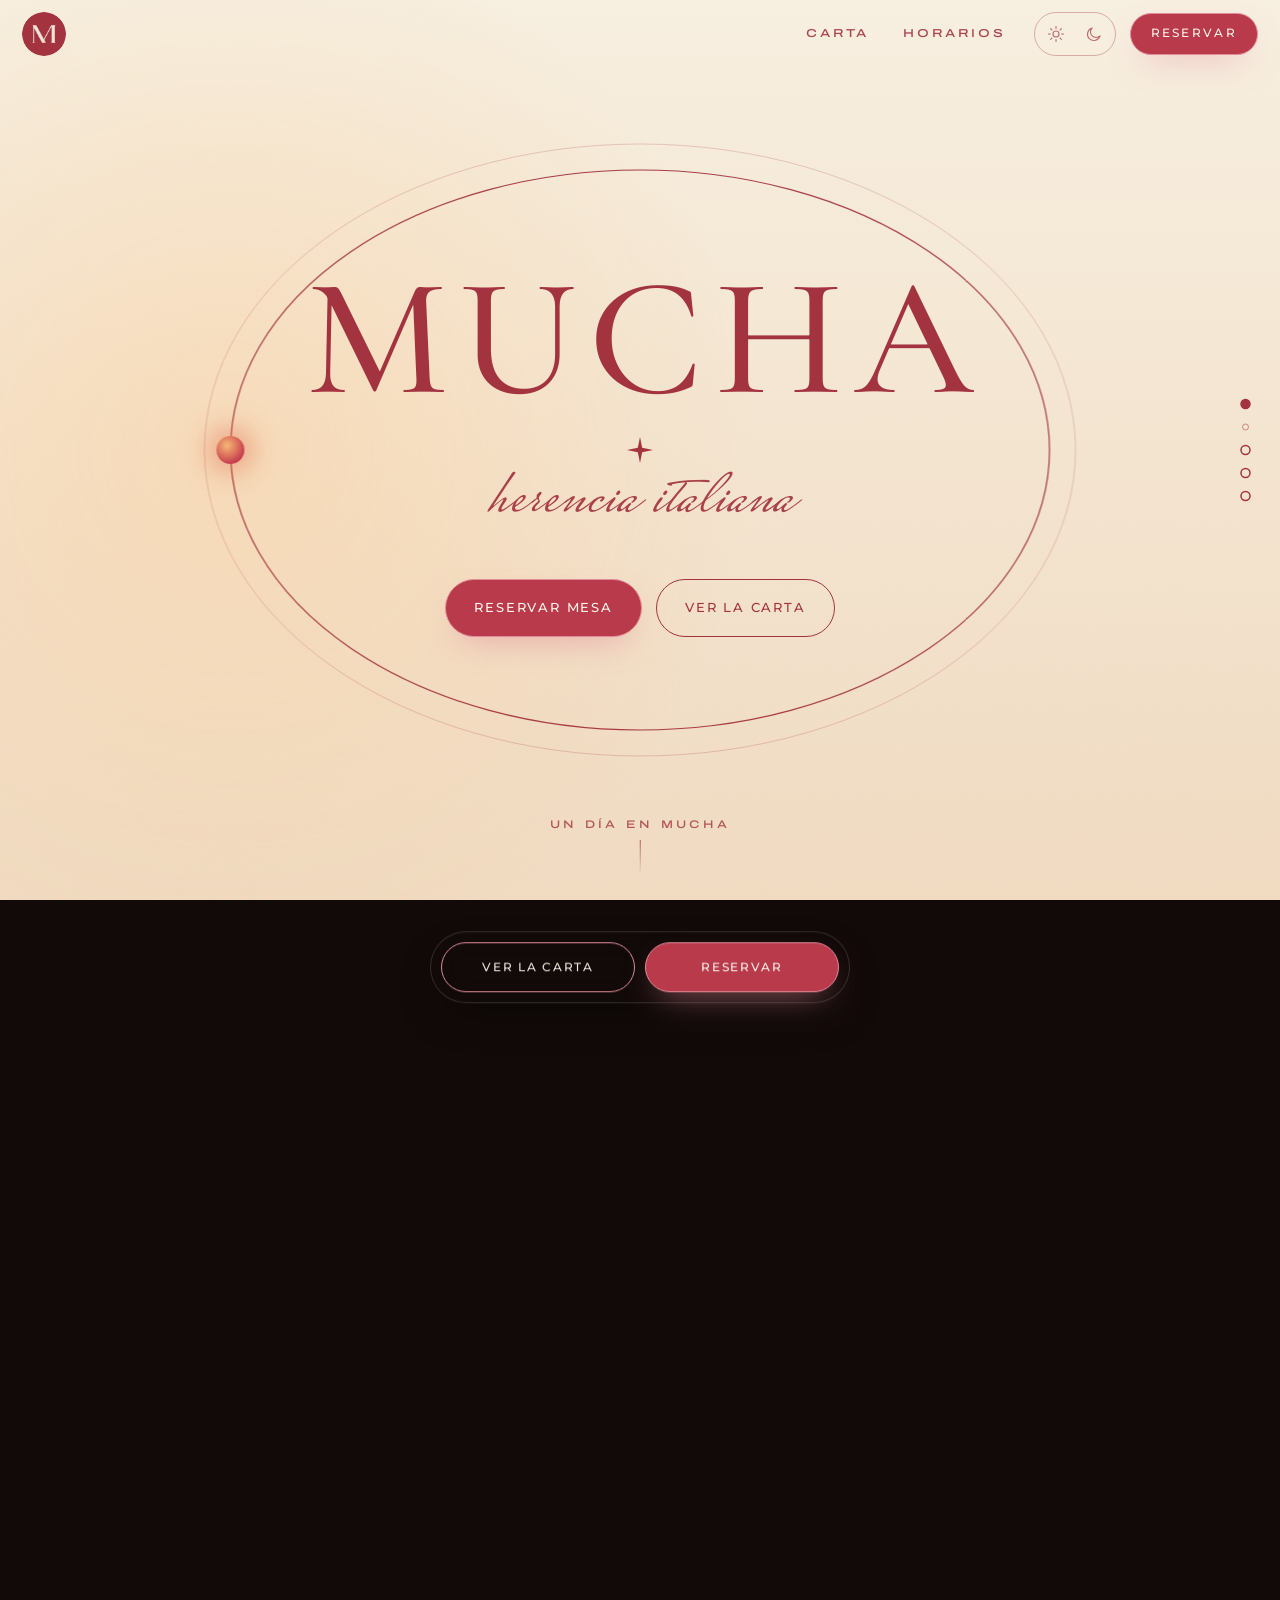
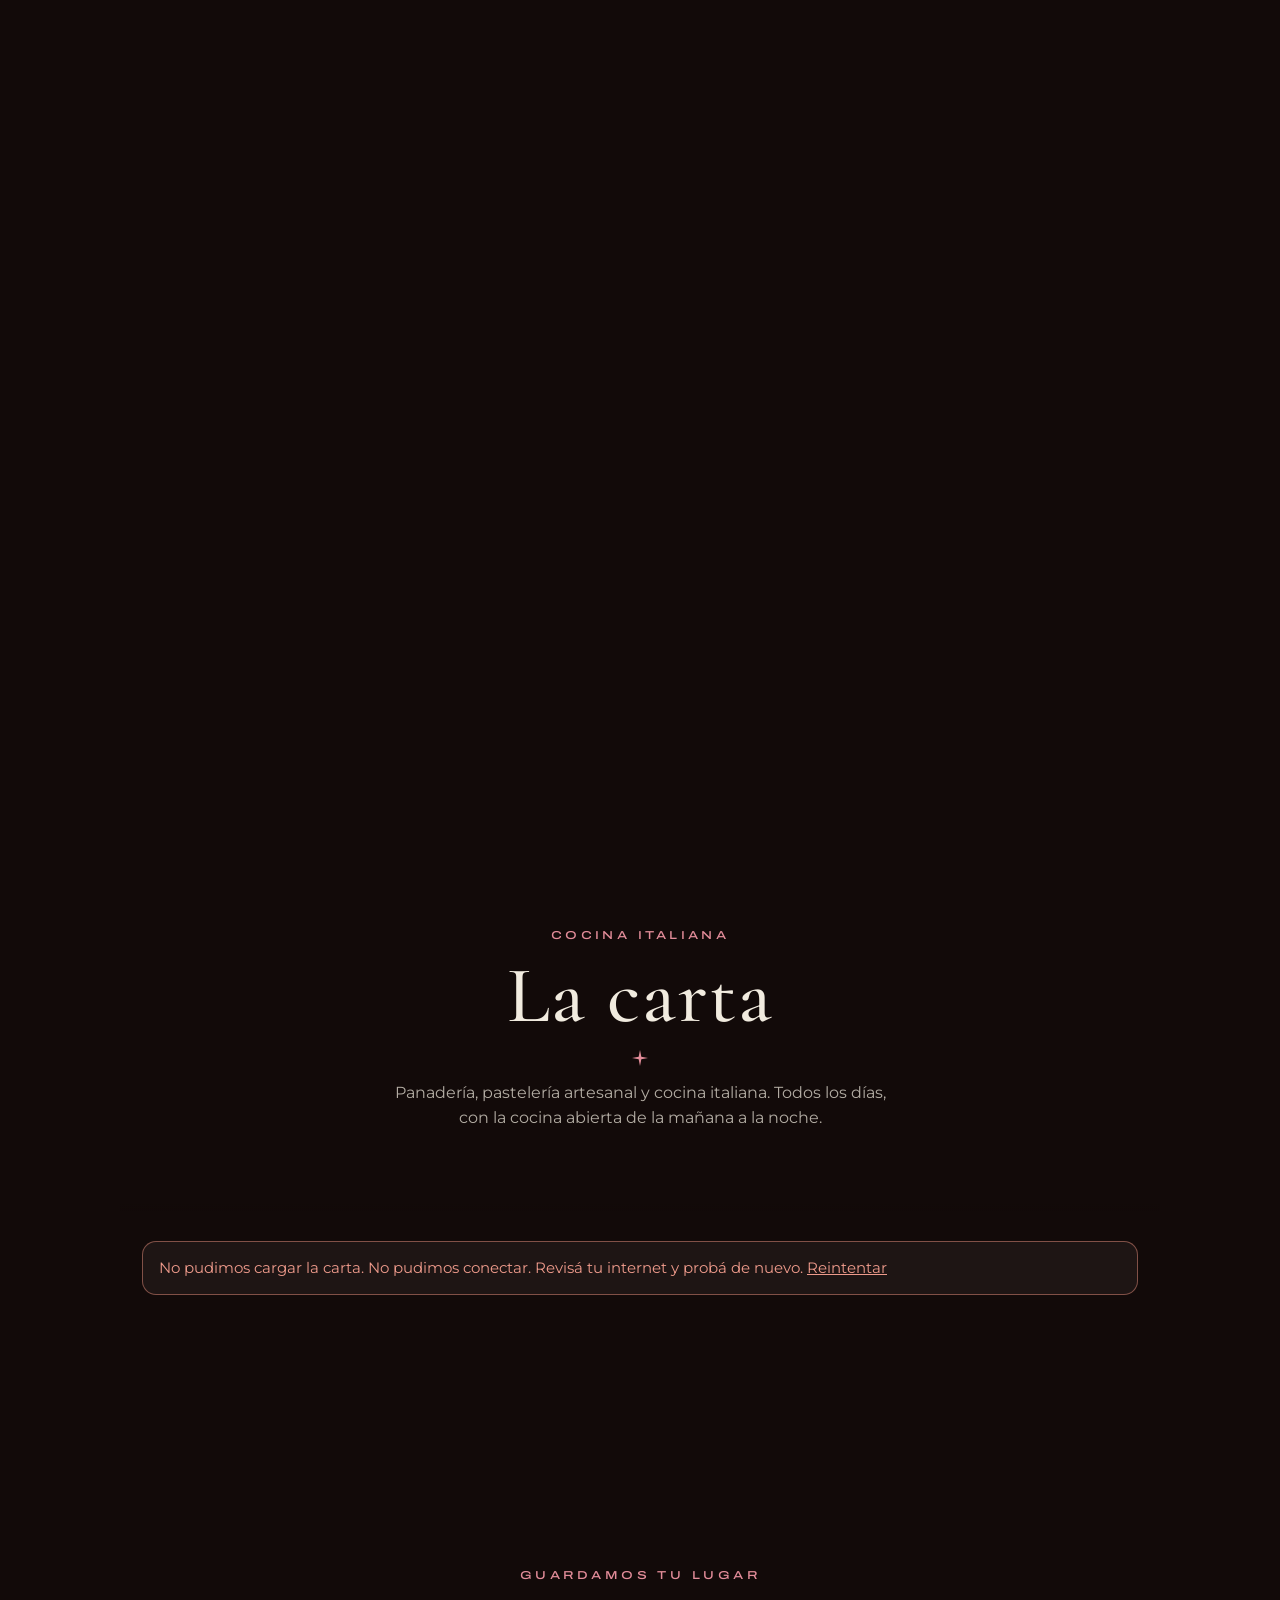
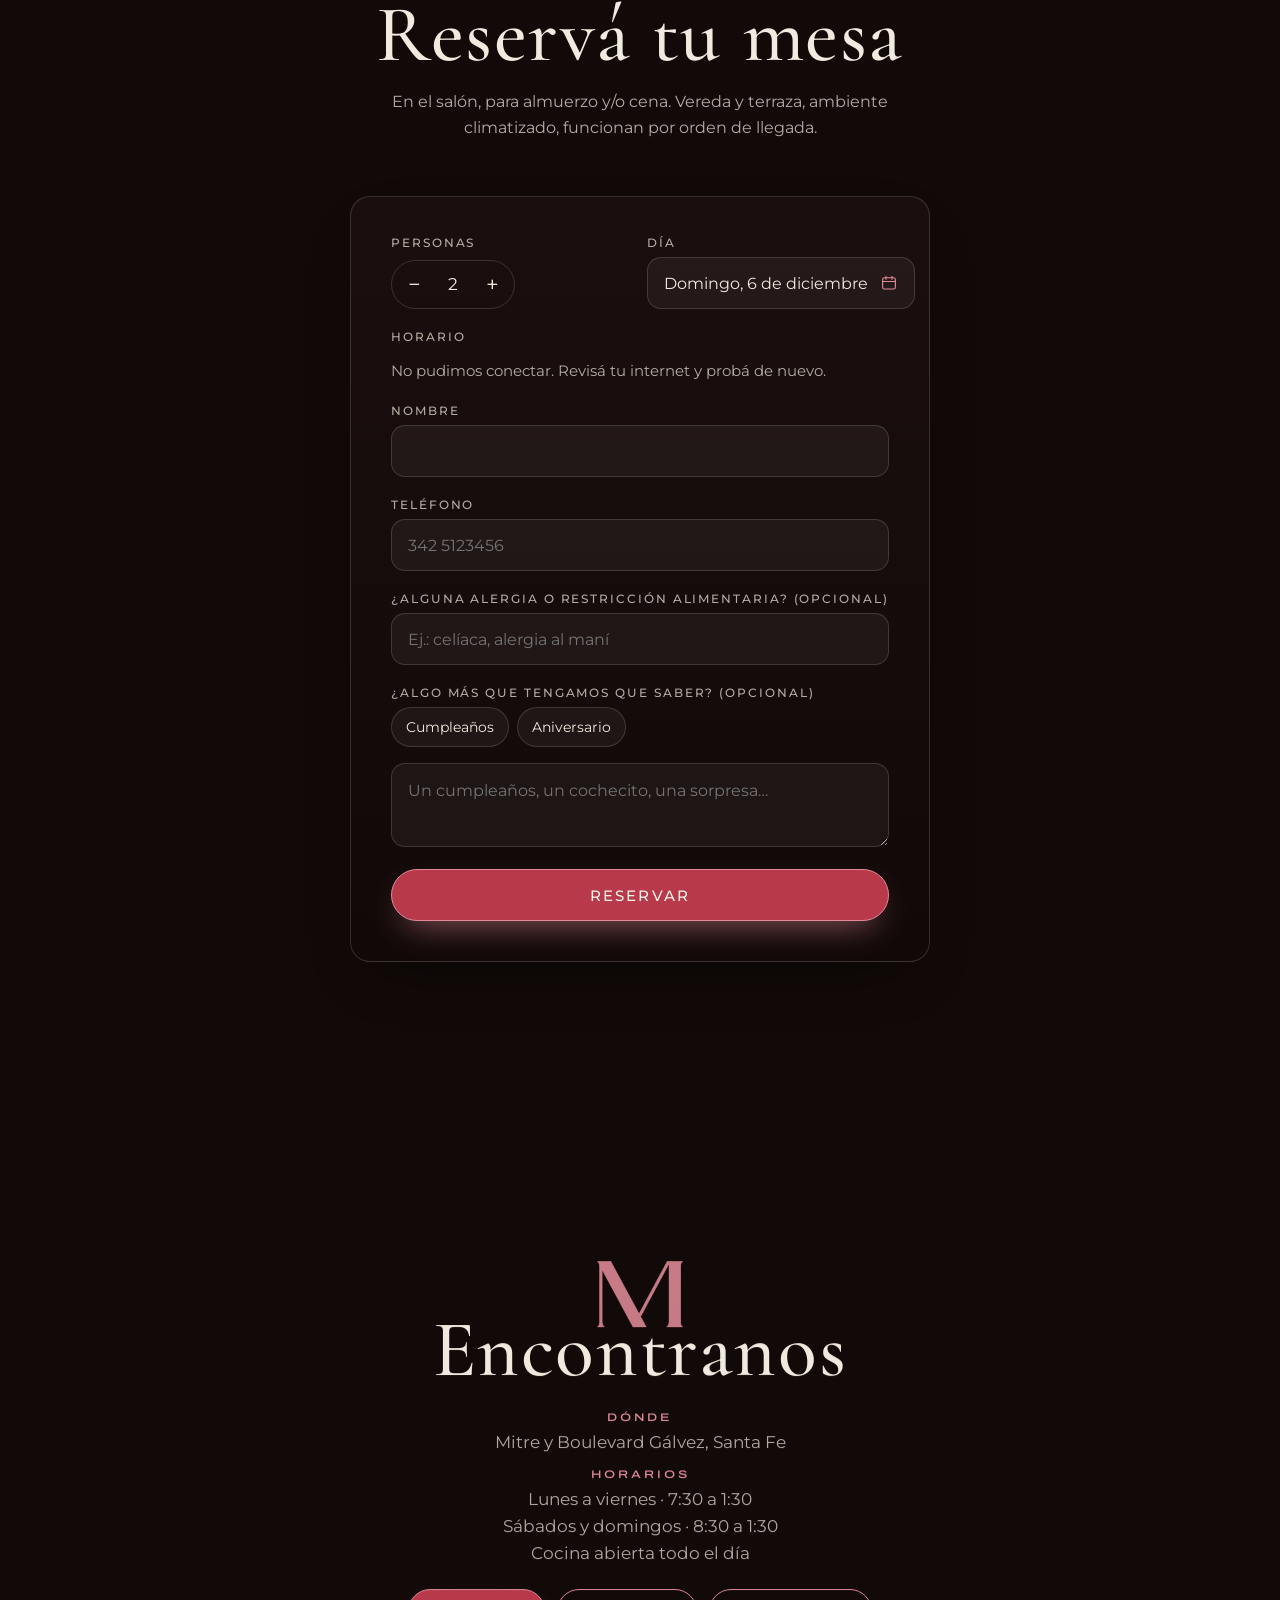
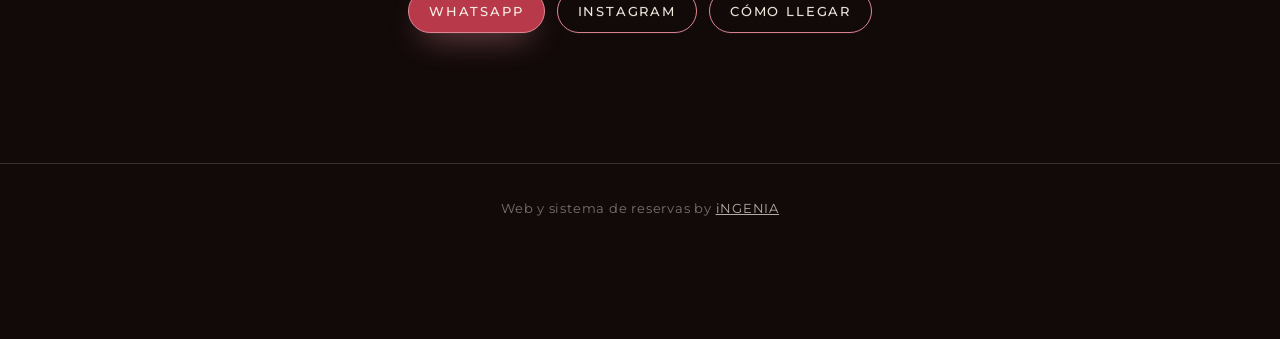
==== index.html @ 5879aae0 "Capa propia de Mucha: web motion día→noche, app de mesa, carta demo y conexión al panel Co-Authored-" ====
<!doctype html>
<html lang="es-AR">
<head>
<meta charset="utf-8">
<meta name="viewport" content="width=device-width,initial-scale=1,viewport-fit=cover">
<title>Mucha · Herencia italiana · Santa Fe</title>
<meta name="description" content="Mucha: panadería, pastelería artesanal y cocina italiana en Mitre y Boulevard Gálvez, Santa Fe. Mirá la carta y reservá tu mesa.">
<meta name="theme-color" content="#120A09">
<link rel="canonical" href="https://chatbot-lab-info.github.io/mucha-demo/">
<meta property="og:type" content="website">
<meta property="og:locale" content="es_AR">
<meta property="og:site_name" content="Mucha">
<meta property="og:title" content="Mucha · Reservá tu mesa">
<meta property="og:description" content="Herencia italiana. Desde el desayuno hasta la 1:30: mirá la carta y reservá tu mesa en un minuto.">
<meta property="og:url" content="https://chatbot-lab-info.github.io/mucha-demo/">
<meta property="og:image" content="https://chatbot-lab-info.github.io/mucha-demo/img/og.jpg">
<meta property="og:image:type" content="image/jpeg">
<meta property="og:image:width" content="1200">
<meta property="og:image:height" content="630">
<meta property="og:image:alt" content="Mucha, herencia italiana: el logo sobre fondo burdeos">
<meta name="twitter:card" content="summary_large_image">
<link rel="icon" href="img/icono-192.png">
<link rel="preload" href="fonts/archivo-latin-wdth-normal.woff2" as="font" type="font/woff2" crossorigin>
<link rel="preload" href="fonts/cormorant-garamond-latin-500-normal.woff2" as="font" type="font/woff2" crossorigin>
<link rel="stylesheet" href="css/piel.css?v=1">
<link rel="stylesheet" href="css/web.css?v=1">
<script>/* el QR de cada mesa apunta a esta misma dirección con ?mesa=CÓDIGO: se lo manda a la app de mesa */
(function(){var m=location.search.match(/[?&](?:mesa|t)=([A-Za-z0-9]+)/);if(m)location.replace('mesa/?mesa='+m[1]+(/[?&]demo=1/.test(location.search)?'&demo=1':''))})();</script>
<script>/* tema elegido (día / noche). Sin elección = recorrido del día. Se aplica antes de pintar para que no parpadee */
(function(){try{var t=localStorage.getItem('mucha-tema');if(t==='dia'||t==='noche')document.documentElement.dataset.fijo=t;if(t==='dia')document.documentElement.dataset.tema='dia'}catch(e){}})();</script>
<script>/* movimiento: solo si la persona no pidió "reducir animaciones"; si algo falla, el sitio se ve igual (versión estática) */
(function(){var r=matchMedia('(prefers-reduced-motion: reduce)').matches;if(!r&&!/[?&]quieto=1/.test(location.search)){document.documentElement.classList.add('js-motion');setTimeout(function(){if(!window.Mov||!window.Mov.listo)document.documentElement.classList.remove('js-motion')},5000)}})();</script>
</head>
<body>
<svg width="0" height="0" style="position:absolute" aria-hidden="true"><symbol id="estrella" viewBox="0 0 24 24"><path d="M12 0l2 10 10 2-10 2-2 10-2-10L0 12l10-2z" fill="currentColor"/></symbol></svg>

<header class="barra" id="barra">
  <a class="barra-logo" href="#inicio" aria-label="Mucha, ir al inicio"><img src="img/monograma.png" alt="" width="44" height="44"></a>
  <nav aria-label="Principal">
    <a class="nav-link" href="#carta">Carta</a>
    <a class="nav-link" href="#encontranos">Horarios</a>
    <div class="tema" role="group" aria-label="Elegir tema de la web">
      <button type="button" data-t="dia" aria-pressed="false" aria-label="Ver la web de día"><svg width="18" height="18" viewBox="0 0 24 24" fill="none" stroke="currentColor" stroke-width="1.5" stroke-linecap="round" aria-hidden="true"><circle cx="12" cy="12" r="4"/><path d="M12 2v2.5M12 19.5V22M2 12h2.5M19.5 12H22M4.9 4.9l1.8 1.8M17.3 17.3l1.8 1.8M4.9 19.1l1.8-1.8M17.3 6.7l1.8-1.8"/></svg></button>
      <button type="button" data-t="noche" aria-pressed="false" aria-label="Ver la web de noche"><svg width="18" height="18" viewBox="0 0 24 24" fill="none" stroke="currentColor" stroke-width="1.5" stroke-linecap="round" stroke-linejoin="round" aria-hidden="true"><path d="M20 14.5A8.5 8.5 0 1 1 9.5 4a6.8 6.8 0 0 0 10.5 10.5z"/></svg></button>
    </div>
    <a class="btn btn-chico btn-oro" href="#reservar">Reservar</a>
  </nav>
</header>

<main id="inicio">
  <section class="escena" id="escena" aria-label="Mucha, un día entero">
    <div class="escena-pin" id="pin">
      <div class="cielo" aria-hidden="true"></div>
      <div class="luz" aria-hidden="true"></div>
      <div class="estrellas" id="estrellas" aria-hidden="true"></div>
      <div class="grano" aria-hidden="true"></div>

      <div class="arco-foto" id="arcoFoto" aria-hidden="true">
        <div class="f" data-img="img/desayuno.jpg"></div><div class="f" data-img="img/almuerzo.jpg"></div><div class="f" data-img="img/merienda.jpg"></div><div class="f" data-img="img/cena.jpg"></div><div class="f" data-img="img/cocteles.jpg"></div>
      </div>

      <div class="reloj" id="reloj" aria-hidden="true">
        <svg class="pista" id="pista"><ellipse class="p2" pathLength="1"/><ellipse class="p1" pathLength="1"/></svg>
        <span class="astro" id="astro"><i class="sol"></i><i class="luna"></i></span>
      </div>

      <div class="hero-in" id="hero">
        <h1 class="marca" aria-label="Mucha, herencia italiana"><span class="marca-n">MUCHA</span><svg class="marca-e" aria-hidden="true"><use href="#estrella"/></svg><span class="marca-l">herencia italiana</span></h1>
        <div class="hero-cta">
          <a class="btn btn-oro" href="#reservar">Reservar mesa</a>
          <a class="btn" href="#carta">Ver la carta</a>
        </div>
      </div>

      <div class="momentos" id="momentos">
        <article class="mom" style="--m-bg:#F3E7D3;--m-ink:#A3333F" aria-labelledby="m1">
          <span class="mom-hora" data-h="450">07:30</span>
          <h2 id="m1">Desayuno</h2>
          <p>Pan de masa madre, medialunas de manteca, croissants y café latte. Panadería y pastelería artesanal, todos los días.</p>
          <span class="mom-det">Desde las 7:30 de lunes a viernes · 8:30 fines de semana</span>
        </article>
        <article class="mom" style="--m-bg:#F1EBDF;--m-ink:#A3333F" aria-labelledby="m2">
          <span class="mom-hora" data-h="750">12:30</span>
          <h2 id="m2">Almuerzo</h2>
          <p>Pastas hechas a mano, risottos y cocina italiana de verdad. La cocina está abierta todo el día.</p>
          <span class="mom-det">Antipasti · Pastas · Principales · Focaccia</span>
        </article>
        <article class="mom" style="--m-bg:#DDA877;--m-ink:#4F1520" aria-labelledby="m3">
          <span class="mom-hora" data-h="1020">17:00</span>
          <h2 id="m3">Merienda</h2>
          <p>Café, croissants, tortas y pastelería artesanal para cortar la tarde.</p>
          <span class="mom-det">Desayunos y meriendas hasta las 20 h</span>
        </article>
        <article class="mom" style="--m-bg:#4A1620;--m-ink:#F1EBDF" aria-labelledby="m4">
          <span class="mom-hora" data-h="1290">21:30</span>
          <h2 id="m4">Cena</h2>
          <p>Antipasti para compartir, pastas fatto a mano y principales. En el salón se reserva; vereda y terraza, por orden de llegada.</p>
          <span class="mom-det">Reservas para almuerzo y/o cena</span>
        </article>
        <article class="mom" style="--m-bg:#150A0B;--m-ink:#F1EBDF" aria-labelledby="m5">
          <span class="mom-hora" data-h="1470">00:30</span>
          <h2 id="m5">Cocteles <i>&amp; vinos</i></h2>
          <p>Spritz, vermús, gin tonics y una carta de vinos para quedarse un rato más.</p>
          <span class="mom-det">Abierto hasta la 1:30</span>
          <a class="btn btn-oro mom-cta" href="#reservar">Reservar mesa</a>
        </article>
      </div>

      <ol class="prog" id="prog" aria-hidden="true"><li></li><li></li><li></li><li></li><li></li></ol>
      <a class="hero-abajo" id="abajo" href="#carta" aria-label="Seguir bajando">Un día en Mucha<i></i></a>
    </div>
  </section>

  <section class="seccion" id="carta" aria-labelledby="tCarta">
    <div class="encab reveal"><span class="cap">Cocina italiana</span><h2 class="titulo" id="tCarta">La carta</h2><svg class="est-mini" aria-hidden="true"><use href="#estrella"/></svg><p id="textoInicio"></p></div>
    <div class="carta-tabs" id="cartaTabs" role="tablist" aria-label="Categorías"></div>
    <div id="cartaLista" aria-live="polite"><div class="esq" style="height:70px;margin-bottom:14px"></div><div class="esq" style="height:70px;margin-bottom:14px"></div><div class="esq" style="height:70px"></div></div>
    <p class="carta-nota" id="cartaNota"></p>
  </section>

  <section class="seccion" id="reservar" aria-labelledby="tRes">
    <div class="encab reveal"><span class="cap">Guardamos tu lugar</span><h2 class="titulo" id="tRes">Reservá tu mesa</h2><p>En el salón, para almuerzo y/o cena. Vereda y terraza, ambiente climatizado, funcionan por orden de llegada.</p></div>
    <form class="tarjeta reserva reveal" id="formRes" novalidate>
      <div class="fila2">
        <div class="campo"><span id="lPers">Personas</span><div class="paso" role="group" aria-labelledby="lPers"><button type="button" id="menos" aria-label="Menos personas">−</button><b id="pers" aria-live="polite">2</b><button type="button" id="mas" aria-label="Más personas">+</button></div></div>
        <div class="campo" id="campoFecha"><span id="lFecha">Día</span><input type="date" id="fecha" required></div>
      </div>
      <div class="campo"><span id="lHora">Horario</span><div class="horas" id="horas" role="group" aria-labelledby="lHora" aria-live="polite"></div><p class="error" id="eHora" hidden></p></div>
      <label class="campo"><span>Nombre</span><input id="nombre" autocomplete="name" maxlength="120" required><p class="error" hidden></p></label>
      <label class="campo"><span>Teléfono</span><input id="tel" type="tel" inputmode="tel" autocomplete="tel" placeholder="342 5123456" maxlength="24" required><p class="error" hidden></p></label>
      <label class="campo"><span>¿Alguna alergia o restricción alimentaria? (opcional)</span><input id="alergia" type="text" maxlength="150" autocomplete="off" placeholder="Ej.: celíaca, alergia al maní"></label>
      <div class="campo"><span>¿Algo más que tengamos que saber? (opcional)</span>
        <div class="chips-nota" role="group" aria-label="Avisos frecuentes">
          <button type="button" data-nota="Cumpleaños. ">Cumpleaños</button>
          <button type="button" data-nota="Aniversario. ">Aniversario</button>
        </div>
        <textarea id="nota" maxlength="200" aria-label="Algo que tengamos que saber" placeholder="Un cumpleaños, un cochecito, una sorpresa…"></textarea></div>
      <p class="aviso mal" id="eForm" role="alert" hidden></p>
      <button class="btn btn-oro" type="submit" id="enviar">Reservar</button>
    </form>
    <div class="tarjeta reserva" id="okRes" hidden></div>
  </section>

  <section class="seccion encontranos reveal" id="encontranos" aria-labelledby="tEnc">
    <span class="m-mark" aria-hidden="true"></span>
    <h2 class="titulo" id="tEnc">Encontranos</h2>
    <div class="datos" id="datos"></div>
    <div class="contactos" id="contactos"></div>
  </section>
</main>

<footer class="pie"><span id="pieDemo"></span>Web y sistema de reservas by <a href="https://wa.me/5493425969853" rel="noopener">iNGENIA</a></footer>

<div class="fija" id="fija" role="navigation" aria-label="Accesos rápidos"><a class="btn" href="#carta">Ver la carta</a><a class="btn btn-oro" href="#reservar">Reservar</a></div>
<div class="cursor" id="cursor" aria-hidden="true"></div>
<div class="toast" id="toast" role="status" aria-live="polite"></div>

<script src="js/vendor/gsap.min.js?v=1"></script>
<script src="js/vendor/ScrollTrigger.min.js?v=1"></script>
<script src="js/vendor/lenis.min.js?v=1"></script>
<script src="js/config.js?v=1"></script>
<script src="js/demo.js?v=1"></script>
<script src="js/panel.js?v=1"></script>
<script src="js/web.js?v=1"></script>
<script src="js/controles.js?v=1"></script>
<script src="js/motion.js?v=1"></script>
</body>
</html>
---- css/piel.css ----
/* PIEL de Mucha — colores, tipografía y componentes compartidos por la web y la app de mesa. Es lo que se rehace para cada cliente.
   Marca: burdeos #A3333F y crema #F1EBDF (medidos del logo y las cartas). Tipografías de sus cartas: Archivo Expanded (títulos) y Montserrat (texto).
   Temas: sin atributo = noche (la app de mesa y el final del recorrido). <html data-tema="dia"> = crema con tinta burdeos. */
@font-face{font-family:'Cormorant Garamond';font-weight:400;font-style:normal;font-display:swap;src:url(../fonts/cormorant-garamond-latin-400-normal.woff2) format('woff2')}
@font-face{font-family:'Cormorant Garamond';font-weight:500;font-style:normal;font-display:swap;src:url(../fonts/cormorant-garamond-latin-500-normal.woff2) format('woff2')}
@font-face{font-family:'Cormorant Garamond';font-weight:600;font-style:normal;font-display:swap;src:url(../fonts/cormorant-garamond-latin-600-normal.woff2) format('woff2')}
@font-face{font-family:'Cormorant Garamond';font-weight:400;font-style:italic;font-display:swap;src:url(../fonts/cormorant-garamond-latin-400-italic.woff2) format('woff2')}
@font-face{font-family:'Cormorant Garamond';font-weight:500;font-style:italic;font-display:swap;src:url(../fonts/cormorant-garamond-latin-500-italic.woff2) format('woff2')}
@font-face{font-family:'Archivo';font-weight:100 900;font-stretch:62% 125%;font-style:normal;font-display:swap;src:url(../fonts/archivo-latin-wdth-normal.woff2) format('woff2')}
@font-face{font-family:'Montserrat';font-weight:100 900;font-style:normal;font-display:swap;src:url(../fonts/montserrat-latin-wght-normal.woff2) format('woff2')}
@font-face{font-family:'Delafield';font-weight:400;font-style:normal;font-display:swap;src:url(../fonts/mrs-saint-delafield-latin-400-normal.woff2) format('woff2')}
:root{
  --bur:#A3333F;--fill:#B83A4B;--sobre:#FBF4EA;
  --fondo:#120A09;--fondo-2:#1B100F;--fondo-3:#261615;
  --crema:#F1EBDF;--suave:rgba(241,235,223,.72);--tenue:rgba(241,235,223,.46);--linea:rgba(241,235,223,.16);
  --rt:241,235,223;--ra:226,140,153;
  --oro:#E28C99;--oro-fuerte:#EBA3AD;--oro-oscuro:#A3333F;
  --ok:#8FC9A1;--aviso:#E6B873;--error:#EE9A8B;--esquema:dark;
  --serif:'Cormorant Garamond',Georgia,'Times New Roman',serif;--sans:'Montserrat',system-ui,-apple-system,'Segoe UI',sans-serif;--ancha:'Archivo','Montserrat',system-ui,sans-serif;--script:'Delafield','Cormorant Garamond',cursive;
  --radio:20px;--sombra:0 24px 60px -28px rgba(0,0,0,.7);--ease:cubic-bezier(.22,.8,.24,1)
}
:root[data-tema="dia"]{
  --fondo:#F1EBDF;--fondo-2:#EAE1D1;--fondo-3:#E1D6C3;
  --crema:#3B1519;--suave:rgba(59,21,25,.76);--tenue:rgba(59,21,25,.52);--linea:rgba(59,21,25,.2);
  --rt:59,21,25;--ra:163,51,63;
  --oro:#A3333F;--oro-fuerte:#8C2A35;--oro-oscuro:#7A2530;
  --ok:#2F7A4A;--aviso:#9A6414;--error:#B3261E;--esquema:light;--sombra:0 24px 60px -30px rgba(59,21,25,.35)
}
/* PIEL de Mucha — colores, tipografía y componentes compartidos por la web y la app de mesa. Es lo que se rehace para cada cliente. */
[hidden]{display:none!important}
*{box-sizing:border-box;-webkit-tap-highlight-color:transparent}
html{scroll-behavior:smooth;-webkit-text-size-adjust:100%}
body{font-feature-settings:"lnum" 1;font-variant-numeric:lining-nums;margin:0;background:var(--fondo);color:var(--crema);font:400 16px/1.6 var(--sans);-webkit-font-smoothing:antialiased;overflow-x:hidden}
img{max-width:100%;display:block}
a{color:inherit}
h1,h2,h3,b{font-feature-settings:"lnum" 1;font-variant-numeric:lining-nums}
h1,h2,h3{font-family:var(--serif);font-weight:500;margin:0;line-height:1.05;letter-spacing:.005em}
button,input,select,textarea{font:inherit;color:inherit}
:focus-visible{outline:2px solid var(--oro);outline-offset:3px;border-radius:8px}
.sr{position:absolute;width:1px;height:1px;overflow:hidden;clip:rect(0 0 0 0);white-space:nowrap}
.cap{font:500 12px/1 var(--sans);letter-spacing:.24em;text-transform:uppercase;color:var(--oro)}
.titulo{font-size:clamp(40px,9vw,64px);font-style:italic;font-weight:400}
.btn{display:inline-flex;align-items:center;justify-content:center;gap:10px;min-height:52px;padding:0 28px;border-radius:999px;border:1px solid var(--oro);background:transparent;color:var(--crema);font:500 15px/1 var(--sans);letter-spacing:.14em;text-transform:uppercase;text-decoration:none;cursor:pointer;transition:transform .35s var(--ease),background-color .3s,color .3s,box-shadow .35s,opacity .3s}
.btn:hover{transform:translateY(-2px)}
.btn:active{transform:translateY(0) scale(.98)}
.btn-oro{background:var(--fill);color:var(--sobre);box-shadow:0 14px 34px -14px rgba(var(--ra),.75)}
.btn-oro:hover{background:var(--oro-fuerte)}
.btn-chico{min-height:44px;padding:0 20px;font-size:13px}
.btn[disabled]{opacity:.45;cursor:not-allowed;transform:none;box-shadow:none}
.chip{display:inline-flex;align-items:center;gap:6px;min-height:44px;padding:0 18px;border-radius:999px;border:1px solid var(--linea);background:transparent;color:var(--suave);font:400 15px/1 var(--sans);cursor:pointer;white-space:nowrap;transition:background-color .25s,color .25s,border-color .25s}
.chip{text-decoration:none}
.chip:hover{border-color:var(--oro);color:var(--crema)}
.chip[aria-pressed=true],.chip.on{background:var(--fill);border-color:var(--oro);color:var(--sobre);font-weight:500}
.chip[disabled]{opacity:.35;cursor:not-allowed}
.campo{display:grid;gap:8px}
.campo>span{font:500 12px/1 var(--sans);letter-spacing:.16em;text-transform:uppercase;color:var(--suave)}
.campo input,.campo select,.campo textarea{width:100%;min-height:52px;padding:0 16px;background:rgba(var(--rt),.05);border:1px solid var(--linea);border-radius:14px;color:var(--crema);font-size:16px;transition:border-color .25s,background-color .25s;color-scheme:var(--esquema)}
.campo textarea{min-height:84px;padding:14px 16px;resize:vertical}
.campo input:focus,.campo select:focus,.campo textarea:focus{outline:0;border-color:var(--oro);background:rgba(var(--rt),.08)}
.campo.mal input,.campo.mal select{border-color:var(--error)}
.campo .error{color:var(--error);font-size:14px;margin:0}
.paso{justify-self:start;display:inline-flex;align-items:center;border:1px solid var(--linea);border-radius:999px}
.paso button{width:44px;height:44px;border:0;background:transparent;color:var(--crema);font-size:22px;cursor:pointer;border-radius:50%}
.paso button:hover{color:var(--oro)}
.paso b{min-width:34px;text-align:center;font-weight:500;font-size:17px}
.tarjeta{background:linear-gradient(180deg,var(--fondo-2),var(--fondo));border:1px solid var(--linea);border-radius:var(--radio);box-shadow:var(--sombra)}
.ramita{display:block;width:120px;height:26px;margin:0 auto;color:var(--oro);opacity:.85}
.aviso{padding:14px 16px;border-radius:14px;border:1px solid var(--linea);background:rgba(var(--rt),.05);color:var(--suave);font-size:15px}
.aviso.ok{border-color:rgba(143,201,161,.5);color:var(--ok)}.aviso.mal{border-color:rgba(229,139,123,.5);color:var(--error)}
.toast{position:fixed;left:50%;bottom:92px;transform:translate(-50%,16px);z-index:80;max-width:min(92vw,420px);padding:14px 20px;border-radius:999px;background:var(--crema);color:var(--fondo);font-weight:500;font-size:15px;box-shadow:0 20px 40px -16px rgba(0,0,0,.7);opacity:0;pointer-events:none;transition:opacity .35s,transform .45s var(--ease)}
.toast.ver{opacity:1;transform:translate(-50%,0)}
.esq{background:linear-gradient(100deg,rgba(var(--rt),.05) 20%,rgba(var(--rt),.12) 40%,rgba(var(--rt),.05) 60%);background-size:200% 100%;animation:esq 1.4s linear infinite;border-radius:12px}
@keyframes esq{to{background-position:-200% 0}}
@keyframes sube{from{opacity:0;transform:translateY(22px)}to{opacity:1;transform:none}}
.entra{animation:sube .8s var(--ease) both}
@media (prefers-reduced-motion:reduce){*,*::before,*::after{animation-duration:.01ms!important;transition-duration:.01ms!important;scroll-behavior:auto!important}}

/* Cormorant dibuja los números «caídos»: los números van en la tipografía de texto para que se lean parejos */
.num,.paso b{font-family:var(--sans);font-style:normal;font-weight:400}
.m-cab h1 .num{font-size:.78em;margin-left:2px}
/* ---- Controles propios (lista desplegable y calendario) ---- */
.nativo{position:absolute!important;opacity:0!important;pointer-events:none!important;width:1px!important;height:1px!important;min-height:0!important;padding:0!important;border:0!important;overflow:hidden;clip:rect(0 0 0 0)}
.ctl-wrap{position:relative}
.ctl-b{width:100%;min-height:52px;padding:0 16px;display:flex;align-items:center;justify-content:space-between;gap:12px;text-align:left;background:rgba(var(--rt),.05);border:1px solid var(--linea);border-radius:14px;color:var(--crema);font-size:16px;cursor:pointer;transition:border-color .25s,background-color .25s}
.ctl-b:hover{border-color:rgba(var(--ra),.5)}
.ctl-b:focus-visible,.ctl-wrap.abierto .ctl-b{outline:0;border-color:var(--oro);background:rgba(var(--rt),.08)}
.ctl-b svg{color:var(--oro);flex:none;transition:transform .35s var(--ease)}
.ctl-wrap.abierto .ctl-b>svg:first-of-type{transform:rotate(180deg)}
.ctl-b span{white-space:nowrap;overflow:hidden;text-overflow:ellipsis}
.campo.mal .ctl-b{border-color:var(--error)}
.ctl-l,.ctl-cal{position:absolute;left:0;right:0;top:calc(100% + 8px);z-index:40;margin:0;padding:6px;list-style:none;background:var(--fondo-2);border:1px solid rgba(var(--ra),.38);border-radius:16px;box-shadow:0 26px 60px -20px rgba(0,0,0,.85);opacity:0;transform:translateY(-8px) scale(.985);transform-origin:top;transition:opacity .22s,transform .3s var(--ease)}
.ctl-wrap.abierto .ctl-l,.ctl-wrap.abierto .ctl-cal{opacity:1;transform:none}
.ctl-l[hidden],.ctl-cal[hidden]{display:none}
.ctl-o{display:flex;align-items:center;min-height:46px;padding:0 14px;border-radius:11px;color:var(--suave);font-size:16px;cursor:pointer;transition:background-color .2s,color .2s}
.ctl-o.foco{background:rgba(var(--ra),.12);color:var(--crema)}
.ctl-o.on{color:var(--oro)}
.ctl-o.on::after{content:"";margin-left:auto;width:7px;height:7px;border-radius:50%;background:var(--fill)}
.ctl-cal{padding:14px 14px 12px;min-width:min(320px,100%);left:auto}
@media(max-width:560px){.ctl-cal{left:0;right:0}}
.cal-cab{display:flex;align-items:center;justify-content:space-between;margin-bottom:10px}
.cal-mes{font:italic 500 24px/1 var(--serif);text-transform:capitalize;color:var(--crema)}
.cal-mes span{font:400 15px/1 var(--sans);font-style:normal;color:var(--suave);margin-left:4px}
.cal-nav{width:40px;height:40px;border-radius:50%;border:1px solid var(--linea);background:transparent;color:var(--oro);display:grid;place-items:center;cursor:pointer;transition:border-color .25s,background-color .25s}
.cal-nav:hover:not(:disabled){border-color:var(--oro);background:rgba(var(--ra),.1)}
.cal-nav:disabled{opacity:.3;cursor:default}
.cal-sem,.cal-dias{display:grid;grid-template-columns:repeat(7,minmax(0,1fr));gap:2px;text-align:center}
.cal-sem span{font:500 11px/1 var(--sans);letter-spacing:.14em;color:var(--tenue);padding:8px 0}
.cal-d{aspect-ratio:1;min-height:0;width:100%;padding:0;border-radius:50%;border:1px solid transparent;background:transparent;color:var(--crema);font:400 15px/1 var(--sans);cursor:pointer;transition:background-color .2s,border-color .2s,color .2s}
.cal-d:hover:not(:disabled){background:rgba(var(--ra),.14)}
.cal-d:focus-visible{outline:0;border-color:var(--oro)}
.cal-d.hoy{border-color:var(--linea)}
.cal-d.on{background:var(--fill);color:var(--sobre);font-weight:500}
.cal-d:disabled{color:var(--tenue);opacity:.38;cursor:default}
.cal-dias.sig{animation:calsig .35s var(--ease)}.cal-dias.ant{animation:calant .35s var(--ease)}
@keyframes calsig{from{opacity:0;transform:translateX(14px)}}@keyframes calant{from{opacity:0;transform:translateX(-14px)}}
@media(prefers-reduced-motion:reduce){.ctl-l,.ctl-cal,.cal-dias{transition:none;animation:none}}
body.ctl-abierto .fija.ver{transform:translateY(160%)}

/* Sin zoom al tocar un campo (iOS hace zoom si el texto del campo es menor a 16px) */
html{-webkit-text-size-adjust:100%;text-size-adjust:100%}
input,select,textarea,.campo input,.campo select,.campo textarea,.lin .nota input{font-size:16px !important}

/* atajos para la nota de la reserva */
.chips-nota{display:flex;flex-wrap:wrap;gap:8px;margin:0 0 8px}
.chips-nota button{min-height:40px;padding:0 14px;border-radius:99px;border:1px solid var(--linea);background:rgba(var(--rt),.05);color:var(--crema);font:inherit;font-size:14px;cursor:pointer;transition:border-color .2s,background .2s}
.chips-nota button:hover,.chips-nota button:focus-visible{border-color:var(--oro);outline:0}
.chips-nota button:active{transform:scale(.96)}
---- css/web.css ----
/* Web pública de Mucha (diseñada de cero para este local). Constante de iNGENIA: Reservar y Carta, primeros y destacados.
   Idea: la portada es UN DÍA ENTERO en Mucha. Con scroll, la luz va de la mañana a la noche (abren 7:30, cierran 1:30) y un reloj dentro del óvalo de la marca marca la hora.
   Sin movimiento (o sin JS) se ve como una portada común + cinco franjas de color (de la mañana a la noche). */
:root{--rf:18,10,9;--ew:min(64vw,980px);--eh:min(72svh,560px);--tinta:#A3333F;--c1:#F6EEDF;--c2:#EFD9BC}
:root[data-tema="dia"]{--rf:241,235,223}
html{scroll-behavior:auto}

/* ============ PORTADA ============ */
.escena{position:relative}
.escena-pin{position:relative;color:var(--tinta);background:linear-gradient(180deg,var(--c1),var(--c2))}
.cielo,.luz,.estrellas,.grano,.reloj,.arco-foto,.prog{display:none}
.grano{background-image:url("data:image/svg+xml;utf8,<svg xmlns='http://www.w3.org/2000/svg' width='220' height='220'><filter id='n'><feTurbulence type='fractalNoise' baseFrequency='.85' numOctaves='2' stitchTiles='stitch'/><feColorMatrix values='0 0 0 0 .5 0 0 0 0 .4 0 0 0 0 .35 0 0 0 .55 0'/></filter><rect width='100%25' height='100%25' filter='url(%23n)'/></svg>");pointer-events:none}
.hero-in{position:relative;min-height:100svh;display:grid;gap:34px;justify-items:center;align-content:center;padding:110px 22px 96px;text-align:center}
.marca{margin:0;display:grid;justify-items:center;gap:0;font-weight:400}
.marca-n{font:500 clamp(64px,min(15vw,19svh*1.1),168px)/.9 var(--serif);letter-spacing:.07em;padding-left:.07em;color:var(--tinta)}
.marca-e{width:26px;height:26px;margin:22px 0 4px;color:var(--tinta)}
.marca-l{font:400 clamp(40px,8.6vw,68px)/1 var(--script);color:var(--tinta);opacity:.92}
.hero-cta{display:flex;gap:14px;flex-wrap:wrap;justify-content:center}
.hero-cta .btn{min-height:58px;font-size:13px}
.hero-cta .btn:not(.btn-oro){color:var(--tinta);border-color:var(--tinta)}
.hero-abajo{position:absolute;left:50%;top:calc(100svh - 84px);translate:-50% 0;color:var(--tinta);opacity:.8;font:500 11px/1 var(--ancha);font-stretch:125%;letter-spacing:.3em;text-transform:uppercase;text-decoration:none;display:grid;gap:10px;justify-items:center;white-space:nowrap}
.hero-abajo i{width:1px;height:34px;background:linear-gradient(var(--tinta),transparent);animation:cae 2.2s ease-in-out infinite}
@keyframes cae{0%{transform:scaleY(0);transform-origin:top}50%{transform:scaleY(1);transform-origin:top}51%{transform-origin:bottom}100%{transform:scaleY(0);transform-origin:bottom}}
.hero-in>*{animation:sube 1.1s var(--ease) both}.hero-in .hero-cta{animation-delay:.25s}

/* sin movimiento: franjas de color de la mañana a la noche */
.momentos{display:block}
.mom{display:grid;gap:16px;justify-items:center;text-align:center;padding:clamp(70px,14vw,120px) 24px;background:var(--m-bg);color:var(--m-ink)}
.mom p{margin:0;max-width:44ch;font-size:16px;opacity:.9}
.mom-hora,.mom-det{font:500 12px/1.4 var(--ancha);font-stretch:125%;letter-spacing:.28em;text-transform:uppercase;opacity:.8}
.mom h2{font:500 clamp(54px,12vw,104px)/.95 var(--serif);letter-spacing:.01em}
.mom h2 i{font-weight:400}
.mom .btn{border-color:var(--m-ink);color:var(--m-ink)}.mom .btn-oro{background:var(--fill);border-color:var(--fill);color:var(--sobre)}
[data-fijo="dia"] .mom{--m-bg:#F1EBDF!important;--m-ink:#A3333F!important}
[data-fijo="noche"] .mom{--m-bg:#150A0B!important;--m-ink:#F1EBDF!important}
[data-fijo="noche"] .escena-pin,[data-fijo="noche"] .hero-in{--tinta:#F1EBDF;--c1:#1A0E0D;--c2:#120A09}
[data-fijo="noche"] .hero-cta .btn:not(.btn-oro){color:#F1EBDF;border-color:rgba(241,235,223,.6)}

/* ---- Con movimiento: la escena queda fija y se recorre al scrollear (GSAP + ScrollTrigger), suavizado por Lenis ---- */
.js-motion .escena-pin{height:100svh;overflow:hidden;background:var(--c1)}
.js-motion .cielo{display:block;position:absolute;inset:0;background:linear-gradient(180deg,var(--c1),var(--c2))}
.js-motion .luz{display:block;position:absolute;left:0;top:0;width:120vmax;height:120vmax;margin:-60vmax 0 0 -60vmax;background:radial-gradient(closest-side,var(--luzc,rgba(255,190,110,.5)) 0%,transparent 68%);opacity:var(--luzo,.55);pointer-events:none;will-change:transform}
.js-motion .estrellas{display:block;position:absolute;inset:0;pointer-events:none;opacity:0}
.estrellas i{position:absolute;width:2px;height:2px;border-radius:50%;background:#F1EBDF;animation:titila 3.4s ease-in-out infinite}
@keyframes titila{0%,100%{opacity:.25}50%{opacity:1}}
.js-motion .grano{display:block;position:absolute;inset:0;opacity:.2;mix-blend-mode:overlay}
.js-motion .reloj{display:block;position:absolute;left:50%;top:50%;width:var(--ew);height:var(--eh);translate:-50% -50%;pointer-events:none}
.pista{position:absolute;left:0;top:0;width:100%;height:100%;overflow:visible;fill:none;stroke:var(--tinta)}
.pista .p1{stroke-width:1.2;opacity:.95;stroke-dasharray:1;stroke-dashoffset:0}
.pista .p2{stroke-width:1;opacity:.22;stroke-dasharray:1;stroke-dashoffset:0}
.astro{position:absolute;left:0;top:0;width:28px;height:28px;margin:-14px 0 0 -14px;will-change:transform}
.astro i{position:absolute;inset:0;border-radius:50%}
.astro .sol{background:radial-gradient(circle at 38% 34%,#F7B873,#C8404F 70%);box-shadow:0 0 26px 8px rgba(226,110,80,.5);opacity:var(--so,1)}
.astro .luna{background:#F1EBDF;box-shadow:inset 7px -2px 0 0 var(--c2),0 0 22px 4px rgba(241,235,223,.45);opacity:var(--lo,0)}
.js-motion .hero-in{position:absolute;inset:0;min-height:0;padding:0;align-content:center;gap:0}
.js-motion .hero-in>*{animation:none}
.js-motion .marca-n,.js-motion .marca-e,.js-motion .marca-l,.js-motion .hero-cta .btn{opacity:0}
.js-motion .hero-cta{margin-top:clamp(26px,5svh,44px)}
.js-motion .momentos{position:absolute;inset:0;pointer-events:none}
.js-motion .mom{position:absolute;left:50%;top:50%;translate:-50% -50%;width:calc(var(--ew)*.8);padding:0;background:transparent;color:var(--tinta);opacity:0;visibility:hidden;gap:clamp(10px,2svh,18px)}
.js-motion .mom h2{font-size:clamp(54px,min(9vw,13svh),120px)}
.js-motion .mom p{font-size:clamp(14.5px,1.25vw,16.5px);max-width:38ch;opacity:.88}
.js-motion .mom .btn{pointer-events:auto;border-color:var(--tinta);color:var(--tinta)}
.js-motion .mom .btn-oro{background:var(--fill);border-color:var(--fill);color:var(--sobre)}
.js-motion .mom-cta{margin-top:6px}
.js-motion .hero-abajo{top:auto;bottom:26px;opacity:0}
.js-motion .prog{display:flex;flex-direction:column;gap:16px;position:absolute;right:clamp(14px,2.4vw,34px);top:50%;translate:0 -50%;margin:0;padding:0;list-style:none}
.prog li{width:7px;height:7px;border-radius:50%;border:1px solid var(--tinta);opacity:.5;transition:transform .5s var(--ease),opacity .5s,background-color .5s}
.prog li.on{background:var(--tinta);opacity:1;transform:scale(1.5)}
.js-motion .arco-foto.hay{display:block;position:absolute;right:max(3vw,calc(50% - var(--ew)/2 - 13vw));top:50%;translate:0 -50%;width:min(23vw,330px);height:min(62svh,500px);border-radius:999px 999px 16px 16px;overflow:hidden;pointer-events:none;box-shadow:0 30px 80px -30px rgba(0,0,0,.55);border:1px solid rgba(var(--rtin,59,21,25),.25)}
.arco-foto .f{position:absolute;inset:0;background-size:cover;background-position:center;opacity:0;transform:scale(1.08)}
.arco-foto .f:not(.con){display:none}

@media(max-width:820px){
  :root{--ew:90vw;--eh:70svh}
  .js-motion .mom{width:calc(var(--ew)*.74)}
  .js-motion .mom h2{font-size:clamp(46px,14vw,72px)}
  .js-motion .mom p{font-size:14.5px}
  .js-motion .prog{right:8px}
  .js-motion .arco-foto.hay{inset:0;translate:none;width:auto;height:auto;border:0;border-radius:0;box-shadow:none;opacity:.3}
  .marca-n{letter-spacing:.05em;font-size:clamp(58px,18vw,84px)}
  .hero-cta{flex-direction:column;align-items:center;gap:12px}
  .hero-cta .btn{min-width:min(62vw,250px);min-height:54px}
}

/* ============ BARRA ============ */
.barra{position:fixed;top:0;left:0;right:0;z-index:50;display:flex;align-items:center;justify-content:space-between;padding:12px 22px;color:var(--tb,var(--crema));transition:background-color .4s,backdrop-filter .4s,transform .45s var(--ease)}
.barra.fondo{background:rgba(var(--rf),.84);backdrop-filter:blur(14px);-webkit-backdrop-filter:blur(14px);border-bottom:1px solid var(--linea);--tb:var(--crema)}
.barra-logo img{width:44px;height:44px;border-radius:50%;display:block}
.barra nav{display:flex;align-items:center;gap:6px}
.nav-link{padding:0 14px;min-height:44px;display:inline-flex;align-items:center;font:500 11.5px/1 var(--ancha);font-stretch:125%;letter-spacing:.26em;text-transform:uppercase;text-decoration:none;color:inherit;opacity:.9;transition:opacity .25s}
.nav-link:hover{opacity:1}
.tema{display:flex;gap:2px;padding:3px;border-radius:99px;border:1px solid currentColor;border-color:color-mix(in srgb,currentColor 35%,transparent);margin:0 8px}
.tema button{width:36px;height:36px;border-radius:50%;border:0;background:transparent;color:inherit;display:grid;place-items:center;cursor:pointer;opacity:.7;transition:background-color .3s,opacity .3s,transform .3s var(--ease)}
.tema button:hover{opacity:1}.tema button:active{transform:scale(.9)}
.tema button[aria-pressed=true]{background:var(--fill);color:var(--sobre);opacity:1}
.barra .btn-chico{min-height:42px;padding:0 20px;font-size:11.5px;letter-spacing:.2em}
@media(max-width:640px){.nav-link{display:none}.barra{padding:10px 14px}.tema{margin:0 4px}.barra .btn-chico{padding:0 16px}}

/* ============ SECCIONES ============ */
.seccion{scroll-margin-top:56px;padding:clamp(72px,12vw,130px) 22px;max-width:1040px;margin:0 auto}
.encab{text-align:center;display:grid;gap:14px;justify-items:center;margin-bottom:clamp(30px,6vw,56px)}
.encab p{margin:0;color:var(--suave);max-width:46ch}
.cap{font:500 11.5px/1 var(--ancha);font-stretch:125%;letter-spacing:.3em}
.titulo{font:500 clamp(46px,9vw,80px)/1 var(--serif);font-style:normal;letter-spacing:.02em}
.est-mini{width:16px;height:16px;color:var(--oro)}
.carta-tabs{position:sticky;top:66px;z-index:20;display:flex;gap:10px;overflow-x:auto;padding:12px 22px;margin:0 -22px 30px;background:linear-gradient(var(--fondo) 70%,transparent);scrollbar-width:none}
.carta-tabs::-webkit-scrollbar{display:none}
.carta-tabs .chip{font:500 11.5px/1 var(--ancha);font-stretch:118%;letter-spacing:.18em;text-transform:uppercase}
.cat{margin:0 0 56px;scroll-margin-top:136px}
.cat h3{font:600 clamp(15px,3.4vw,19px)/1.2 var(--ancha);font-stretch:125%;letter-spacing:.24em;text-transform:uppercase;color:var(--oro);margin-bottom:12px;display:flex;align-items:center;gap:16px}
.cat h3::before{content:"";width:8px;height:8px;background:var(--oro);rotate:45deg;flex:none}
.cat h3::after{content:"";flex:1;height:1px;background:var(--linea);transform:scaleX(var(--l,1));transform-origin:left}
.plato{display:grid;grid-template-columns:1fr auto;gap:3px 22px;padding:17px 0;border-bottom:1px solid var(--linea)}
.plato b{font:500 17px/1.35 var(--sans)}
.plato .precio{font:500 16px/1.35 var(--sans);color:var(--crema);white-space:nowrap;align-self:start}
.plato p{grid-column:1;margin:0;color:var(--suave);font-size:14.5px;max-width:58ch}
.carta-nota{text-align:center;color:var(--tenue);font-size:14px;margin-top:10px}
.reserva{display:grid;grid-template-columns:minmax(0,1fr);gap:22px;padding:clamp(24px,5vw,40px);max-width:580px;margin:0 auto}
.fila2{display:grid;grid-template-columns:minmax(0,1fr) minmax(0,1fr);gap:14px}
.reserva>*,.fila2>*,.campo{min-width:0}
@media(max-width:520px){.fila2{grid-template-columns:minmax(0,1fr)}}
.horas{display:grid;gap:16px}
.franja{display:grid;gap:10px}
.franja>span{font:500 11px/1 var(--ancha);font-stretch:125%;letter-spacing:.28em;text-transform:uppercase;color:var(--oro)}
.franja>div{display:flex;flex-wrap:wrap;gap:10px}
.horas-vacio{margin:0;color:var(--suave);font-size:15px}
.ok-reserva{display:grid;gap:18px;justify-items:center;text-align:center;padding:12px 0}
.ok-reserva .tilde{width:64px;height:64px;border-radius:50%;border:1px solid var(--oro);display:grid;place-items:center;color:var(--oro)}
.ok-reserva h3{font:500 40px/1 var(--serif)}
.ok-reserva dl{display:grid;grid-template-columns:auto auto;gap:6px 18px;margin:6px 0;text-align:left}
.ok-reserva dt{color:var(--suave)}.ok-reserva dd{margin:0;font-weight:500}
.encontranos{display:grid;gap:22px;justify-items:center;text-align:center}
.m-mark{width:86px;height:66px;background:var(--oro);-webkit-mask:url(../img/m-crema.png) center/contain no-repeat;mask:url(../img/m-crema.png) center/contain no-repeat;opacity:.9}
.datos{display:grid;gap:12px;color:var(--suave);font-size:17px}
.datos b{font:500 11px/1 var(--ancha);font-stretch:125%;letter-spacing:.26em;text-transform:uppercase;color:var(--oro);display:block;margin-bottom:6px}
.contactos{display:flex;gap:12px;flex-wrap:wrap;justify-content:center}
.pie{padding:34px 22px 120px;text-align:center;color:var(--tenue);font-size:13px;letter-spacing:.06em;border-top:1px solid var(--linea)}
.pie a{color:var(--suave)}
.fija{position:fixed;left:12px;right:12px;bottom:max(12px,env(safe-area-inset-bottom));z-index:60;display:grid;grid-template-columns:1fr 1fr;gap:10px;padding:10px;border-radius:999px;background:rgba(var(--rf),.9);backdrop-filter:blur(16px);-webkit-backdrop-filter:blur(16px);border:1px solid var(--linea);box-shadow:0 18px 44px -18px rgba(0,0,0,.6);transform:translateY(160%);transition:transform .55s var(--ease)}
.fija.ver{transform:none}
.fija .btn{min-height:50px;padding:0 12px;font-size:12px}
@media(min-width:760px){.fija{left:50%;right:auto;width:420px;translate:-50% 0}}
.reveal{opacity:0;transform:translateY(26px);transition:opacity .9s var(--ease),transform .9s var(--ease)}
.reveal.ver{opacity:1;transform:none}
.barra.oculta{transform:translateY(-110%)}
.js-motion .reveal{transition:none}
.js-motion .plato{opacity:0;transform:translateY(22px)}
.js-motion .carta-tabs .chip{opacity:0}
.js-motion .cat h3{--l:0}
.js-motion .tilde svg path{stroke-dasharray:1;stroke-dashoffset:1}
.cursor{position:fixed;left:0;top:0;z-index:200;width:34px;height:34px;margin:-17px 0 0 -17px;border:1px solid var(--oro);border-radius:50%;pointer-events:none;opacity:0;transition:opacity .3s,width .3s var(--ease),height .3s var(--ease),margin .3s var(--ease),background-color .3s}
.cursor.ver{opacity:.8}
.cursor.grande{width:64px;height:64px;margin:-32px 0 0 -32px;background:rgba(var(--ra),.12)}
@media(hover:none),(pointer:coarse){.cursor{display:none}}
html.lenis,html.lenis body{height:auto}
.lenis.lenis-smooth{scroll-behavior:auto!important}
.lenis.lenis-stopped{overflow:hidden}
@media(prefers-reduced-motion:reduce){.cursor{display:none}}
.cortina{position:fixed;inset:0;z-index:95;opacity:0;pointer-events:none;transition:opacity .24s ease}
.js-motion .pista .p1,.js-motion .pista .p2{stroke-dashoffset:1}
.js-motion .cat h3{opacity:0;transform:translateY(14px)}
/* versión quieta (sin movimiento): el menú de arriba toma el color de la portada */
html:not(.js-motion) .barra:not(.fondo){--tb:#A3333F}
html:not(.js-motion)[data-fijo="noche"] .barra:not(.fondo){--tb:#F1EBDF}
.campo>.horas{margin-top:8px}.franja>span{margin-top:2px}
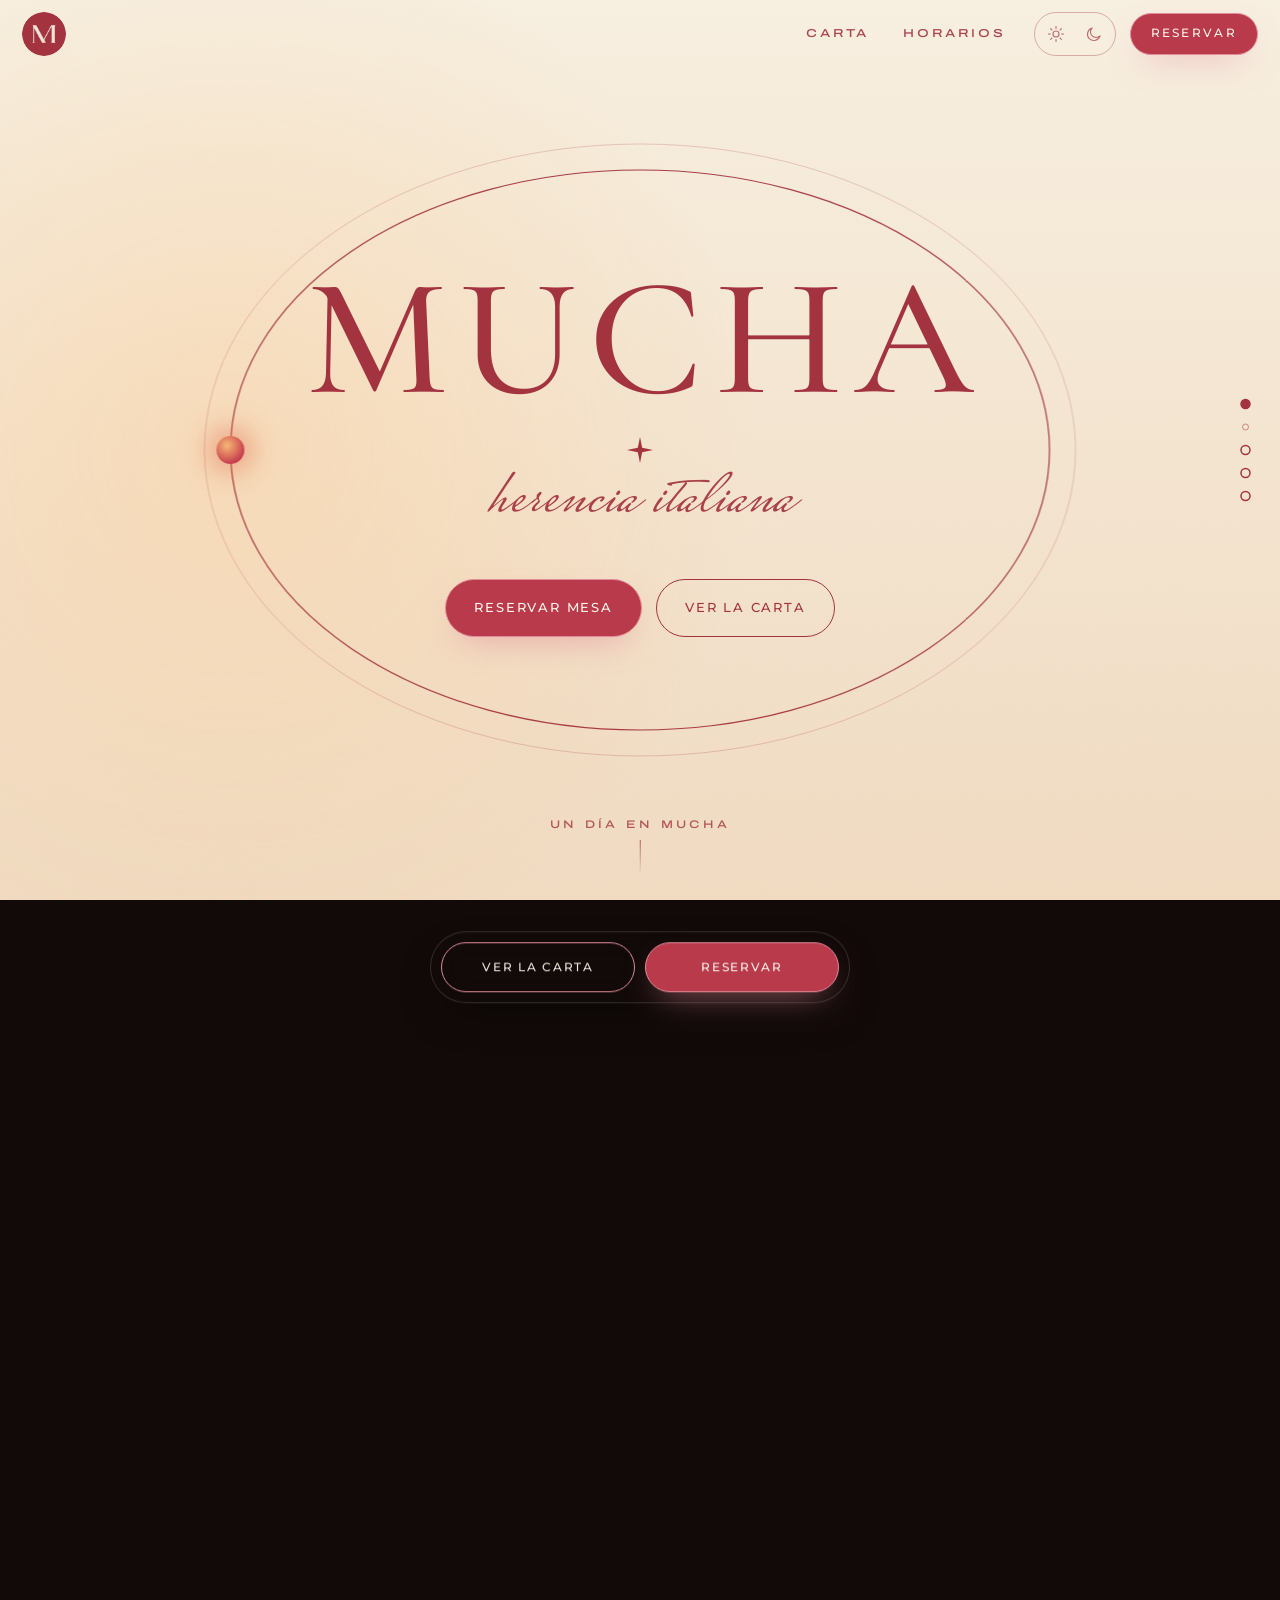
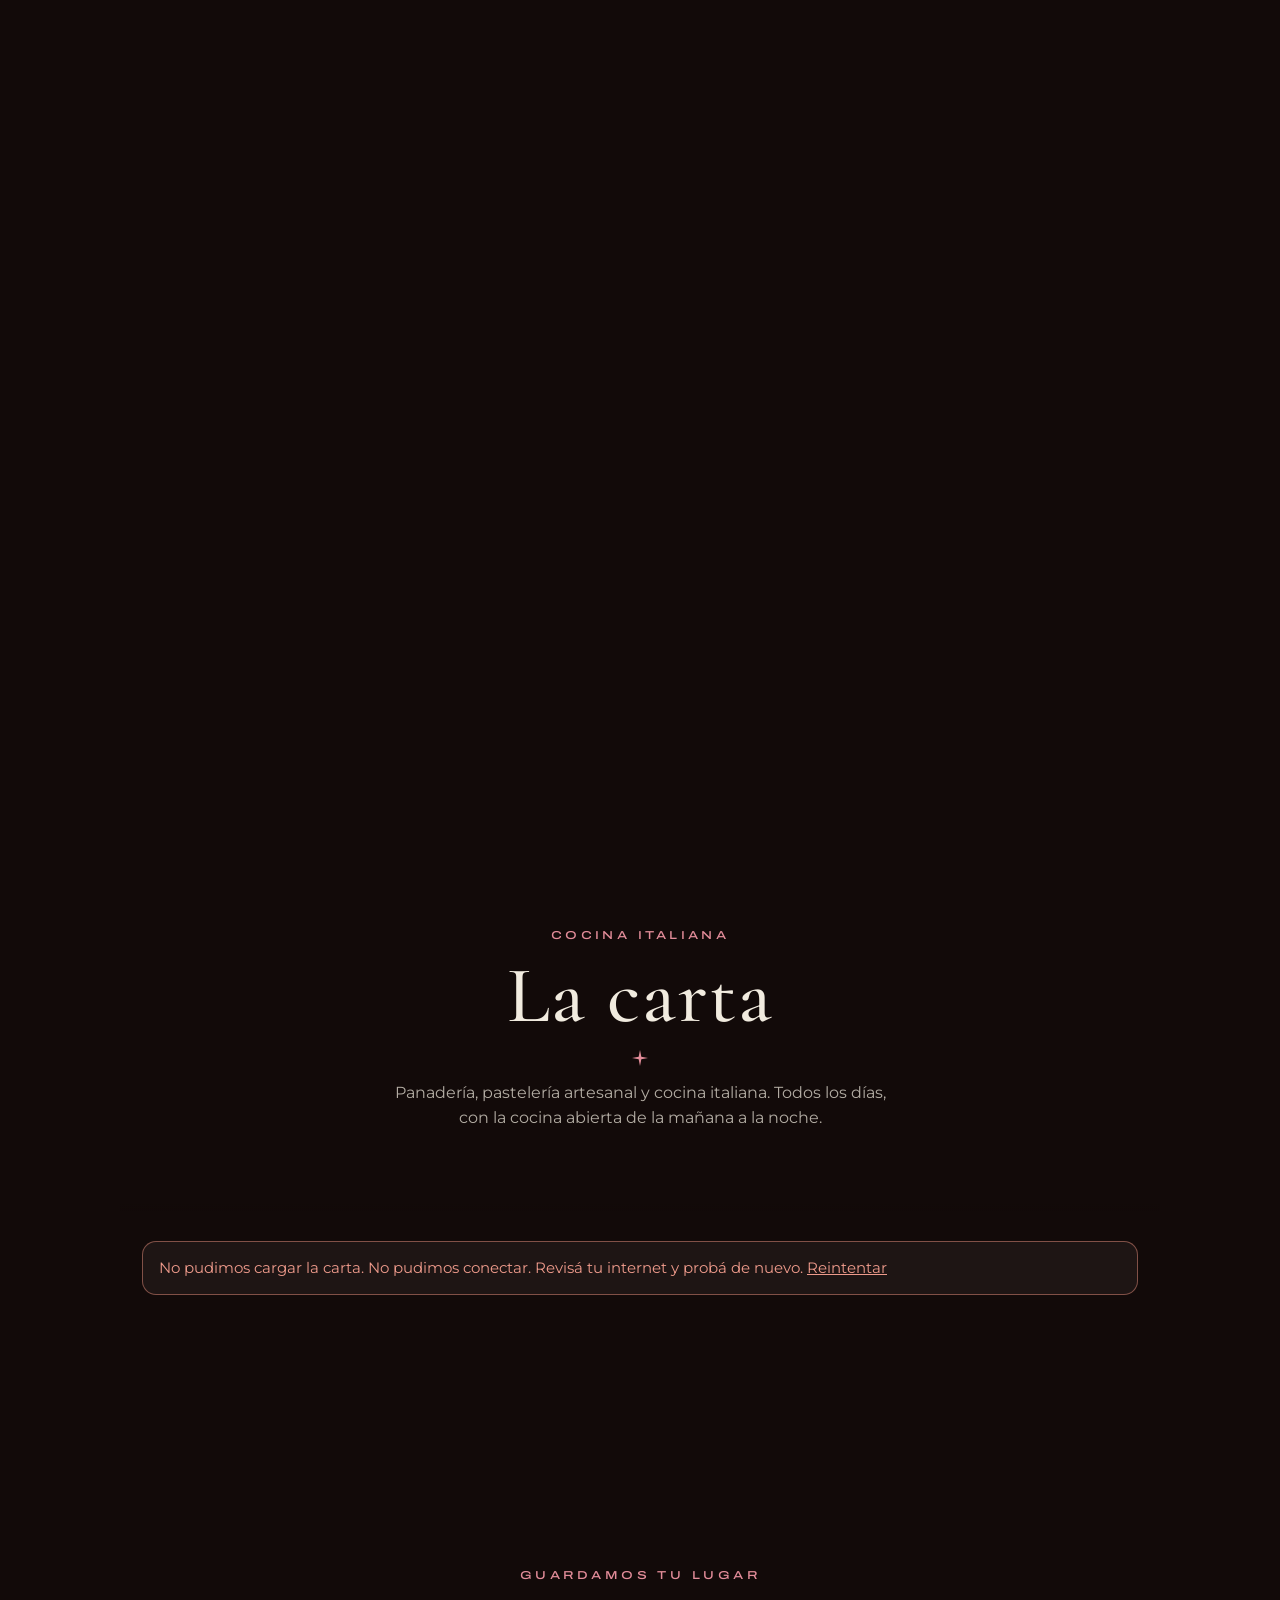
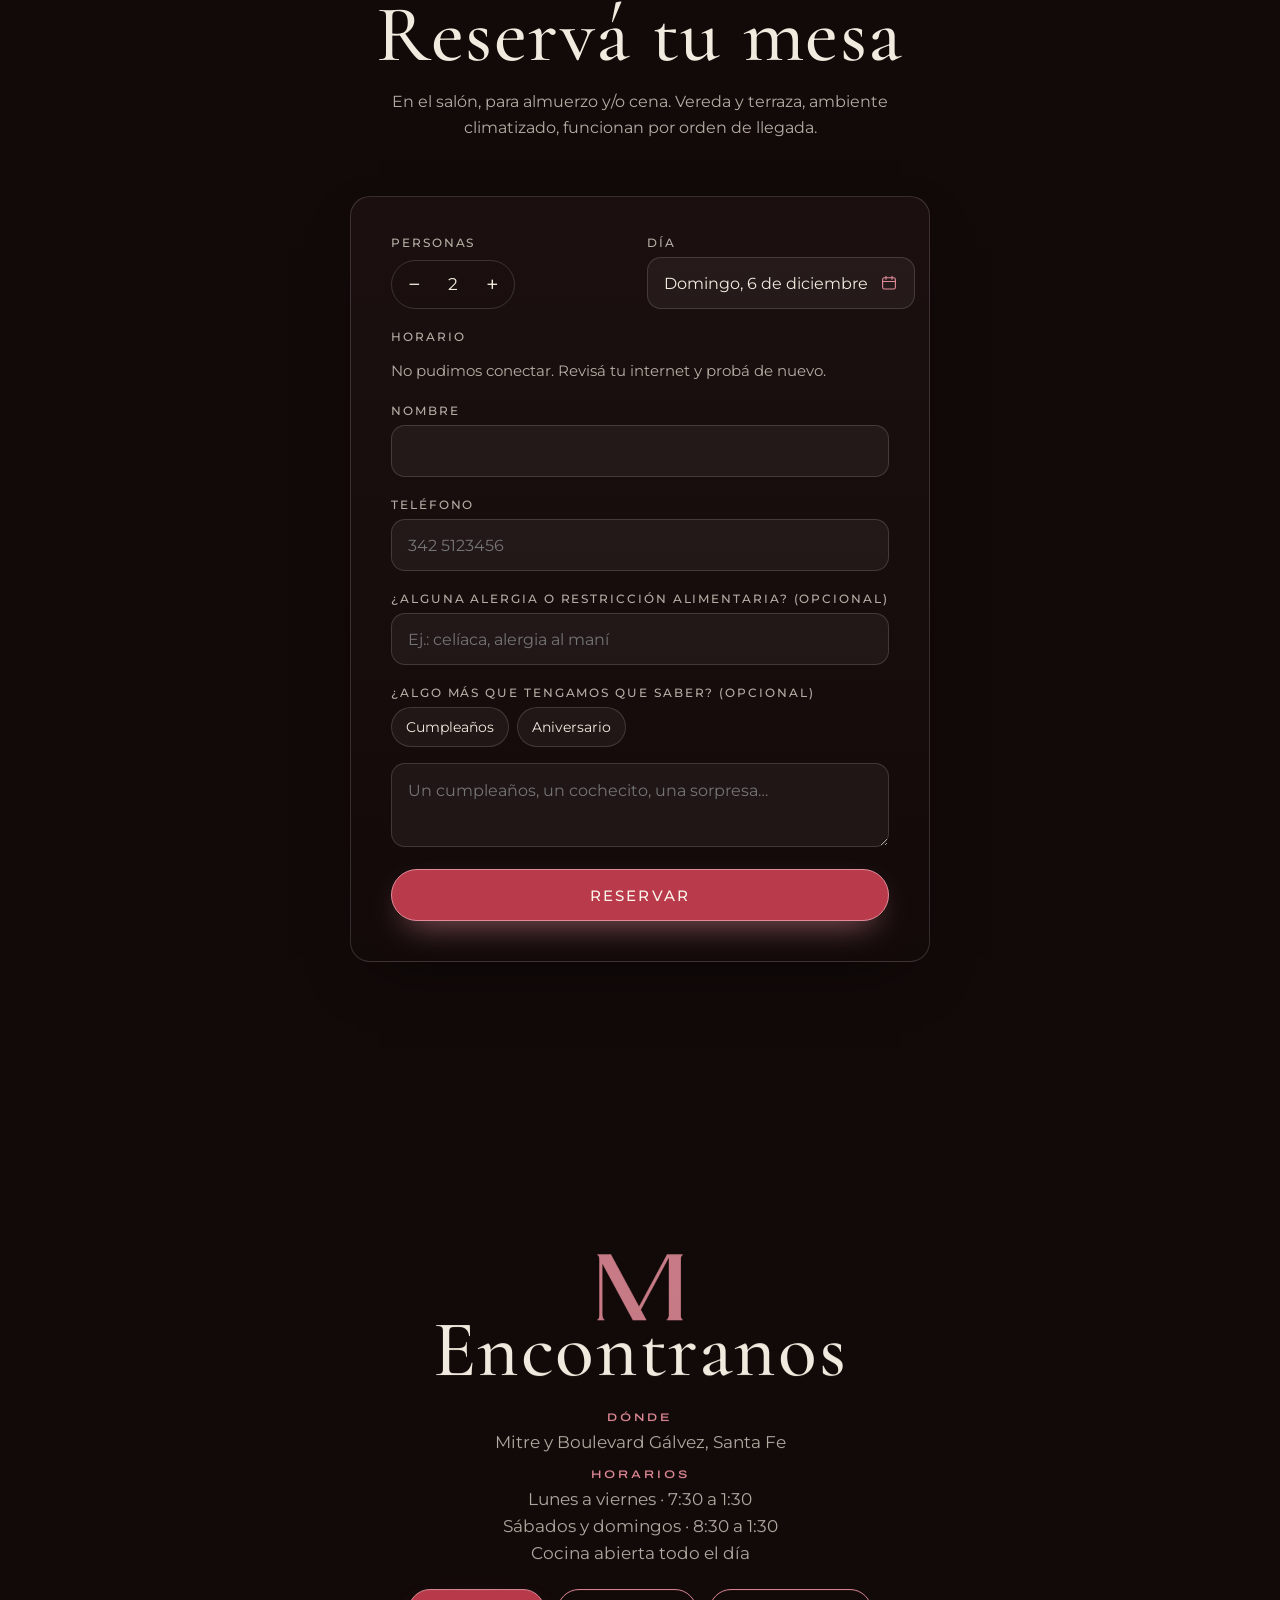
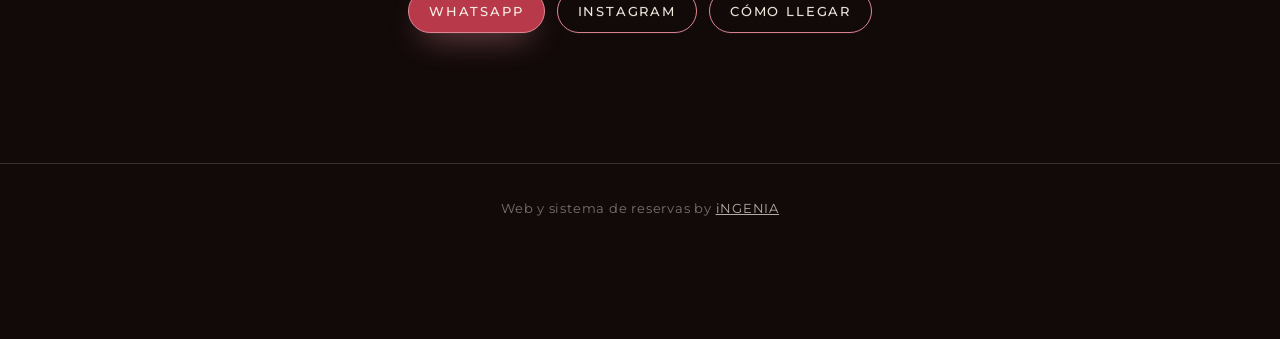
==== commit 4c869bf6: "Ordenar categorías de la carta real del panel y subir cache a v=2 Co-Authored-By: Claude Sonnet 5.5 " ====
--- a/index.html
+++ b/index.html
@@ -22,8 +22,8 @@
 <link rel="icon" href="img/icono-192.png">
 <link rel="preload" href="fonts/archivo-latin-wdth-normal.woff2" as="font" type="font/woff2" crossorigin>
 <link rel="preload" href="fonts/cormorant-garamond-latin-500-normal.woff2" as="font" type="font/woff2" crossorigin>
-<link rel="stylesheet" href="css/piel.css?v=1">
-<link rel="stylesheet" href="css/web.css?v=1">
+<link rel="stylesheet" href="css/piel.css?v=2">
+<link rel="stylesheet" href="css/web.css?v=2">
 <script>/* el QR de cada mesa apunta a esta misma dirección con ?mesa=CÓDIGO: se lo manda a la app de mesa */
 (function(){var m=location.search.match(/[?&](?:mesa|t)=([A-Za-z0-9]+)/);if(m)location.replace('mesa/?mesa='+m[1]+(/[?&]demo=1/.test(location.search)?'&demo=1':''))})();</script>
 <script>/* tema elegido (día / noche). Sin elección = recorrido del día. Se aplica antes de pintar para que no parpadee */
@@ -155,14 +155,14 @@
 <div class="cursor" id="cursor" aria-hidden="true"></div>
 <div class="toast" id="toast" role="status" aria-live="polite"></div>
 
-<script src="js/vendor/gsap.min.js?v=1"></script>
-<script src="js/vendor/ScrollTrigger.min.js?v=1"></script>
-<script src="js/vendor/lenis.min.js?v=1"></script>
-<script src="js/config.js?v=1"></script>
-<script src="js/demo.js?v=1"></script>
-<script src="js/panel.js?v=1"></script>
-<script src="js/web.js?v=1"></script>
-<script src="js/controles.js?v=1"></script>
-<script src="js/motion.js?v=1"></script>
+<script src="js/vendor/gsap.min.js?v=2"></script>
+<script src="js/vendor/ScrollTrigger.min.js?v=2"></script>
+<script src="js/vendor/lenis.min.js?v=2"></script>
+<script src="js/config.js?v=2"></script>
+<script src="js/demo.js?v=2"></script>
+<script src="js/panel.js?v=2"></script>
+<script src="js/web.js?v=2"></script>
+<script src="js/controles.js?v=2"></script>
+<script src="js/motion.js?v=2"></script>
 </body>
 </html>
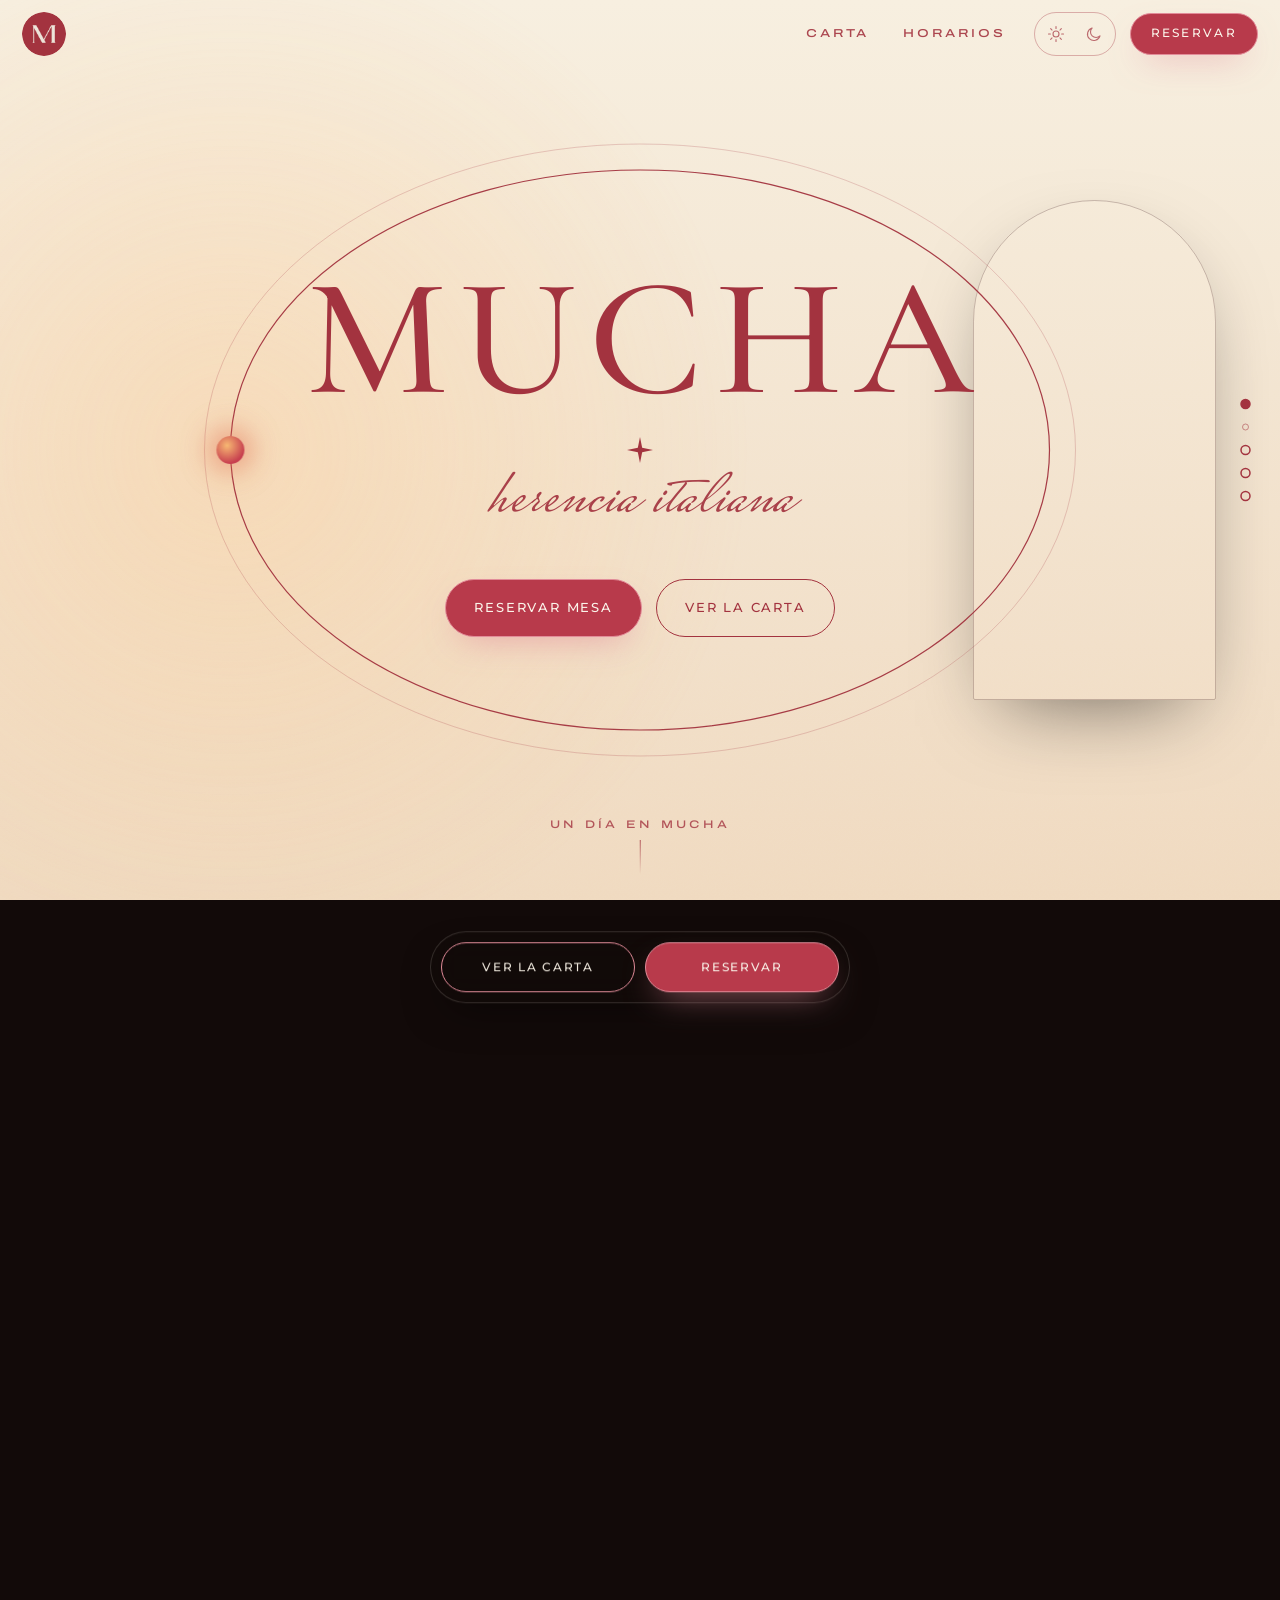
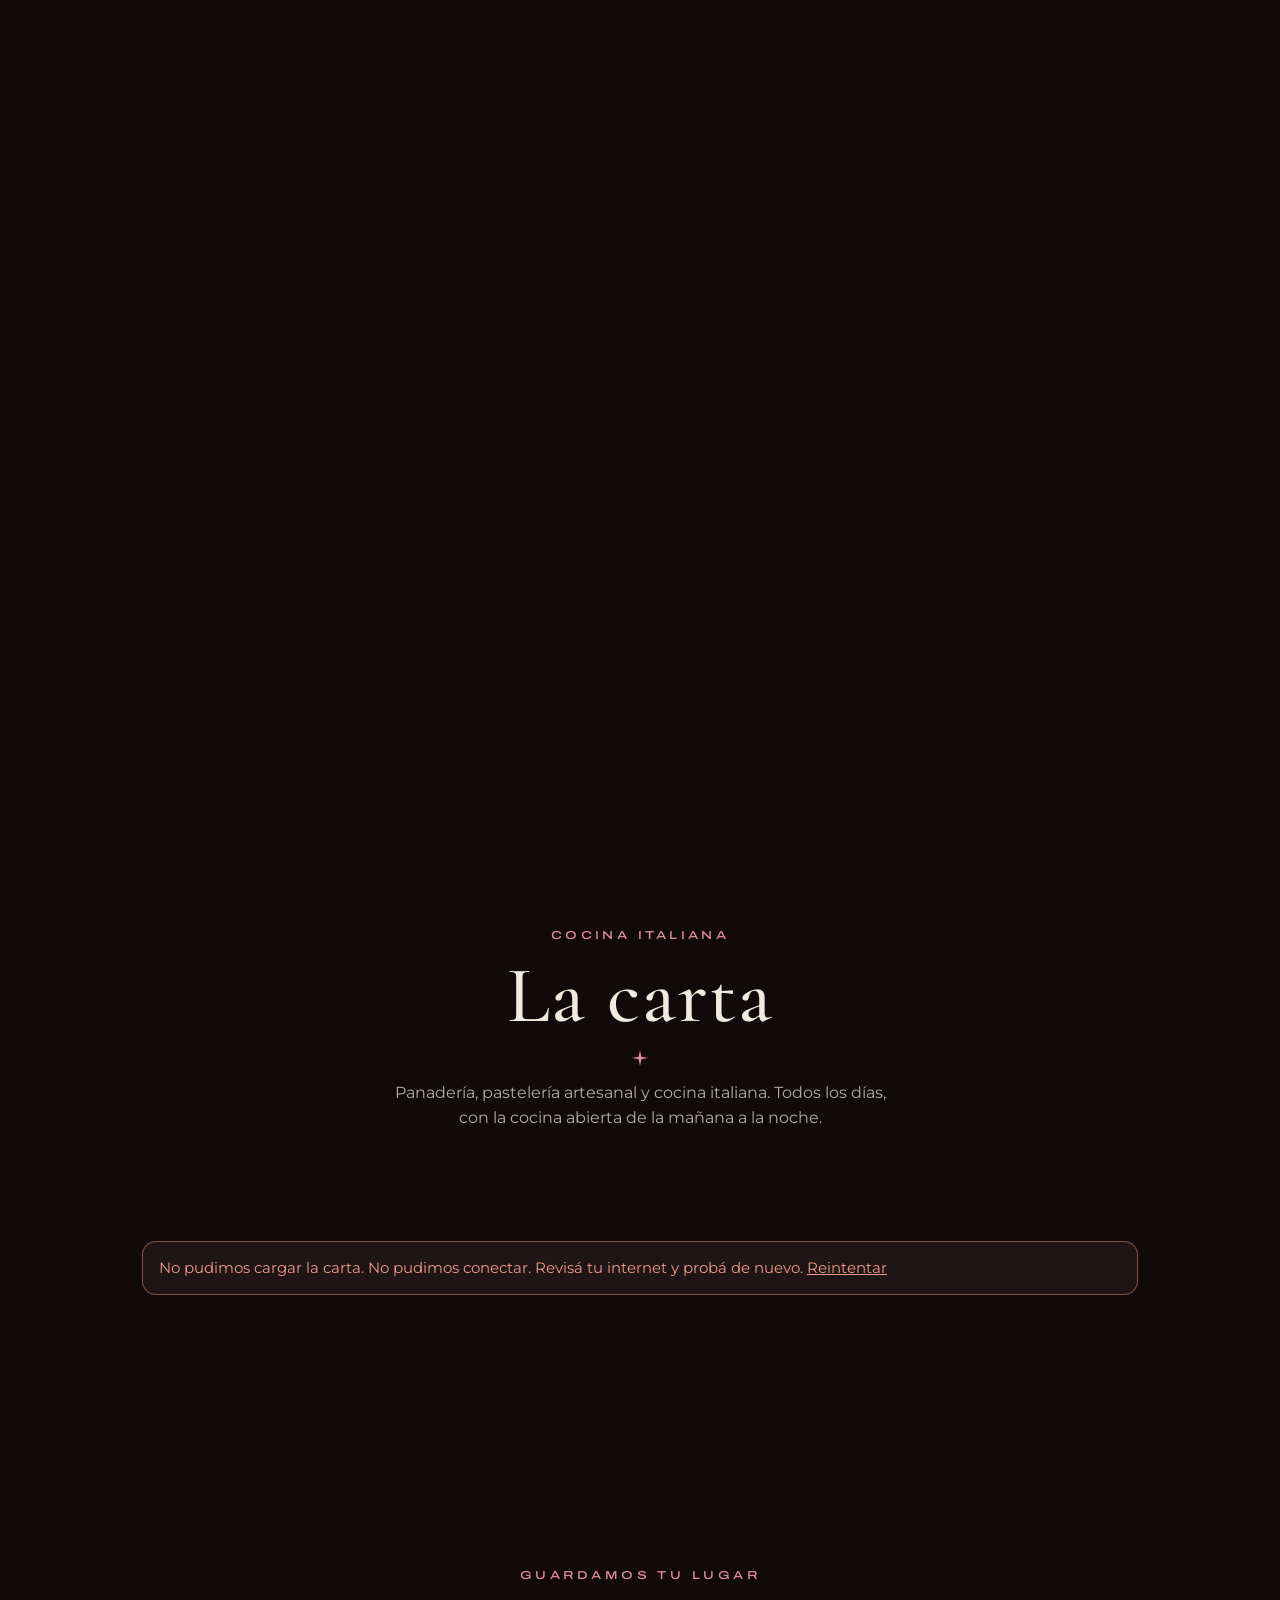
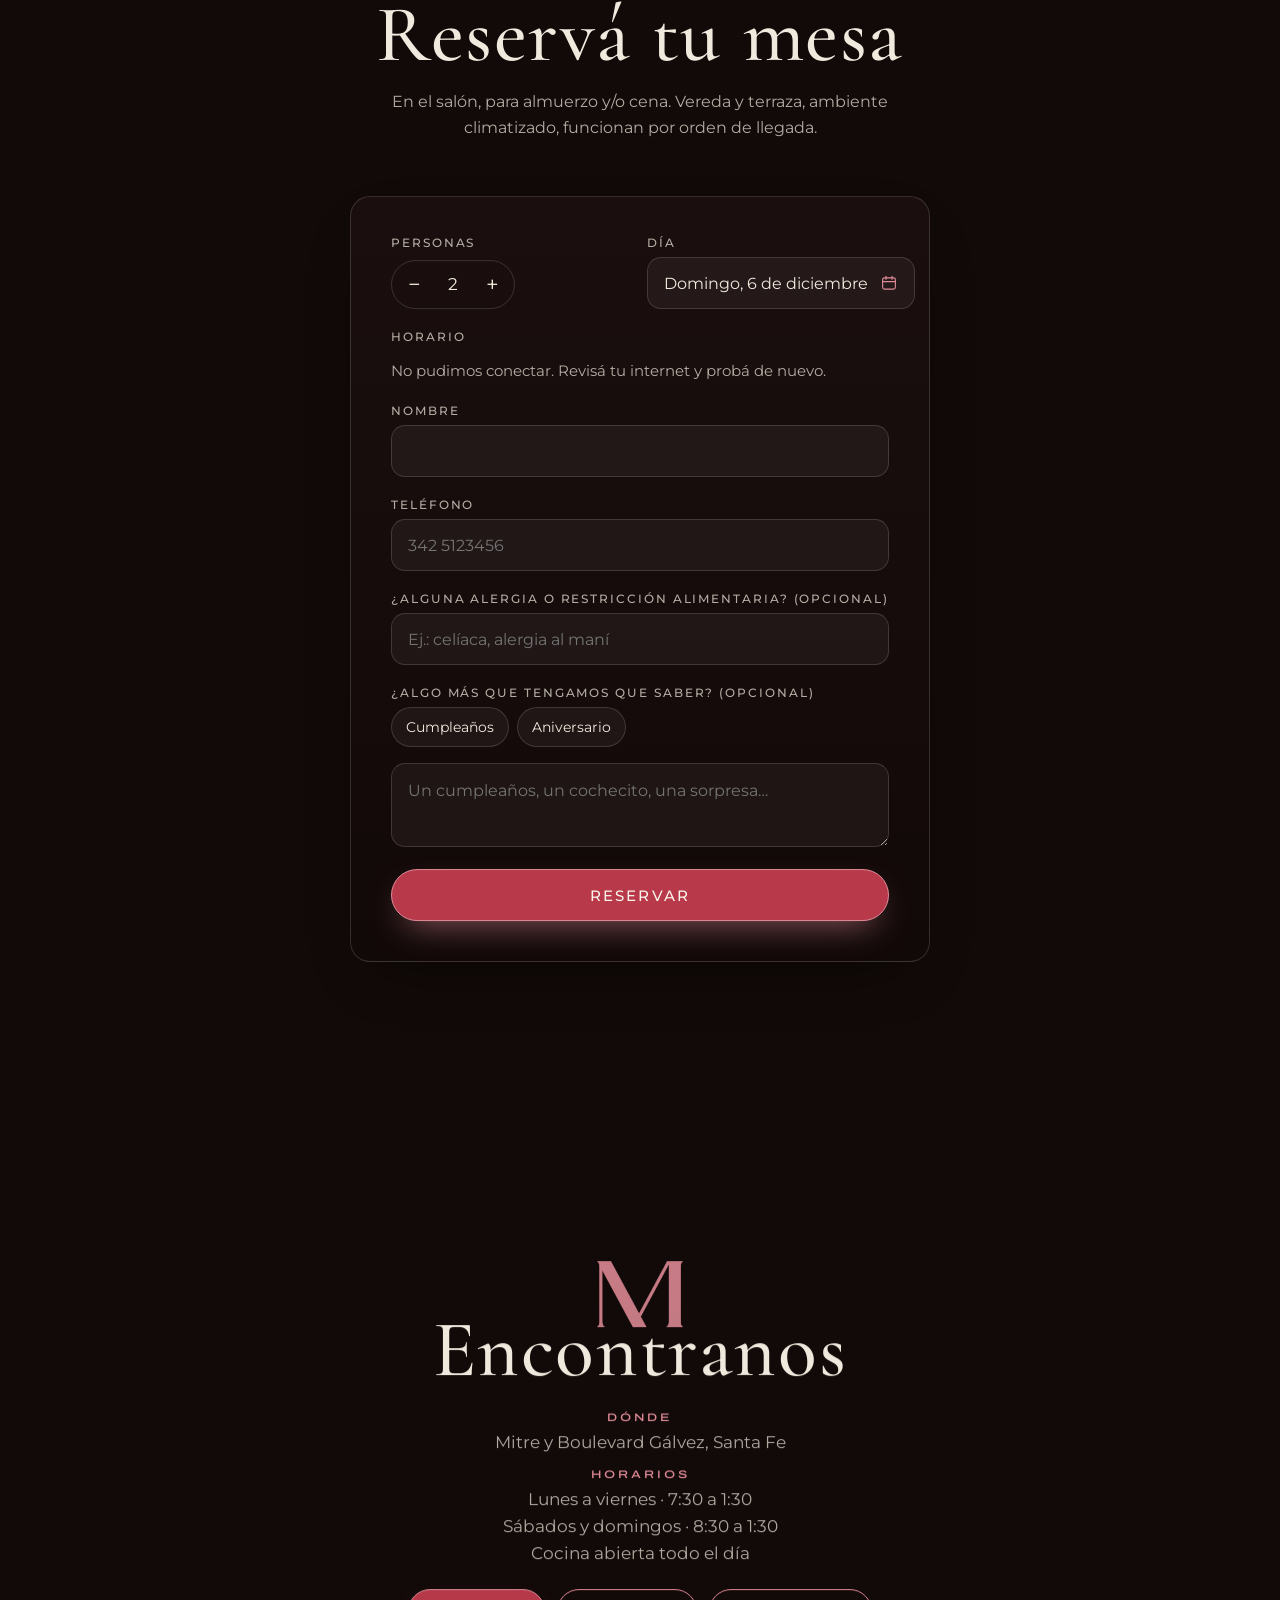
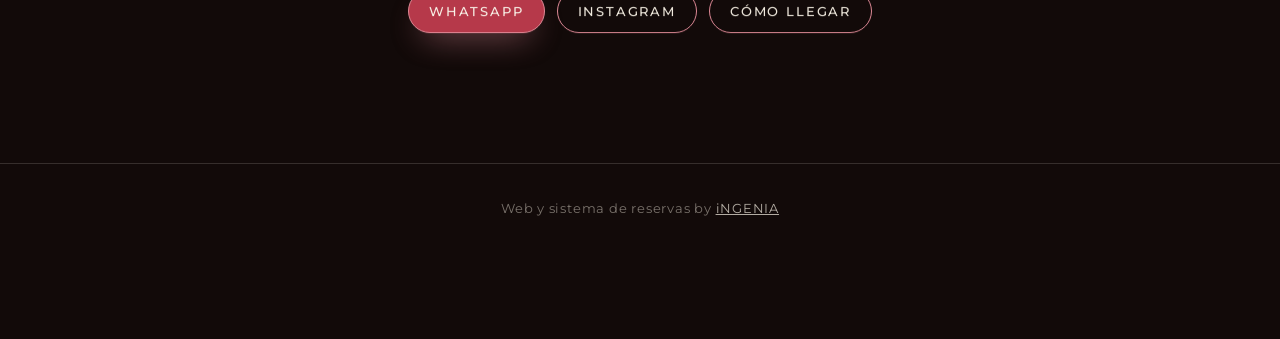
==== commit 376ed8fc: "Fotos reales del local en el recorrido y ajuste del arco Co-Authored-By: Claude Sonnet 5.5 <noreply@" ====
--- a/index.html
+++ b/index.html
@@ -22,8 +22,8 @@
 <link rel="icon" href="img/icono-192.png">
 <link rel="preload" href="fonts/archivo-latin-wdth-normal.woff2" as="font" type="font/woff2" crossorigin>
 <link rel="preload" href="fonts/cormorant-garamond-latin-500-normal.woff2" as="font" type="font/woff2" crossorigin>
-<link rel="stylesheet" href="css/piel.css?v=2">
-<link rel="stylesheet" href="css/web.css?v=2">
+<link rel="stylesheet" href="css/piel.css?v=3">
+<link rel="stylesheet" href="css/web.css?v=4">
 <script>/* el QR de cada mesa apunta a esta misma dirección con ?mesa=CÓDIGO: se lo manda a la app de mesa */
 (function(){var m=location.search.match(/[?&](?:mesa|t)=([A-Za-z0-9]+)/);if(m)location.replace('mesa/?mesa='+m[1]+(/[?&]demo=1/.test(location.search)?'&demo=1':''))})();</script>
 <script>/* tema elegido (día / noche). Sin elección = recorrido del día. Se aplica antes de pintar para que no parpadee */
@@ -155,14 +155,14 @@
 <div class="cursor" id="cursor" aria-hidden="true"></div>
 <div class="toast" id="toast" role="status" aria-live="polite"></div>
 
-<script src="js/vendor/gsap.min.js?v=2"></script>
-<script src="js/vendor/ScrollTrigger.min.js?v=2"></script>
-<script src="js/vendor/lenis.min.js?v=2"></script>
-<script src="js/config.js?v=2"></script>
-<script src="js/demo.js?v=2"></script>
-<script src="js/panel.js?v=2"></script>
-<script src="js/web.js?v=2"></script>
-<script src="js/controles.js?v=2"></script>
-<script src="js/motion.js?v=2"></script>
+<script src="js/vendor/gsap.min.js?v=3"></script>
+<script src="js/vendor/ScrollTrigger.min.js?v=3"></script>
+<script src="js/vendor/lenis.min.js?v=3"></script>
+<script src="js/config.js?v=3"></script>
+<script src="js/demo.js?v=3"></script>
+<script src="js/panel.js?v=3"></script>
+<script src="js/web.js?v=3"></script>
+<script src="js/controles.js?v=3"></script>
+<script src="js/motion.js?v=3"></script>
 </body>
 </html>
--- a/css/web.css
+++ b/css/web.css
@@ -67,7 +67,7 @@
 .js-motion .prog{display:flex;flex-direction:column;gap:16px;position:absolute;right:clamp(14px,2.4vw,34px);top:50%;translate:0 -50%;margin:0;padding:0;list-style:none}
 .prog li{width:7px;height:7px;border-radius:50%;border:1px solid var(--tinta);opacity:.5;transition:transform .5s var(--ease),opacity .5s,background-color .5s}
 .prog li.on{background:var(--tinta);opacity:1;transform:scale(1.5)}
-.js-motion .arco-foto.hay{display:block;position:absolute;right:max(3vw,calc(50% - var(--ew)/2 - 13vw));top:50%;translate:0 -50%;width:min(23vw,330px);height:min(62svh,500px);border-radius:999px 999px 16px 16px;overflow:hidden;pointer-events:none;box-shadow:0 30px 80px -30px rgba(0,0,0,.55);border:1px solid rgba(var(--rtin,59,21,25),.25)}
+.js-motion .arco-foto.hay{display:block;position:absolute;right:max(2.5vw,calc(50% - var(--ew)/2 - 13vw));top:50%;translate:0 -50%;width:min(19vw,290px);height:min(62svh,500px);border-radius:999px 999px 16px 16px;overflow:hidden;pointer-events:none;box-shadow:0 30px 80px -30px rgba(0,0,0,.55);border:1px solid rgba(var(--rtin,59,21,25),.25)}
 .arco-foto .f{position:absolute;inset:0;background-size:cover;background-position:center;opacity:0;transform:scale(1.08)}
 .arco-foto .f:not(.con){display:none}
 
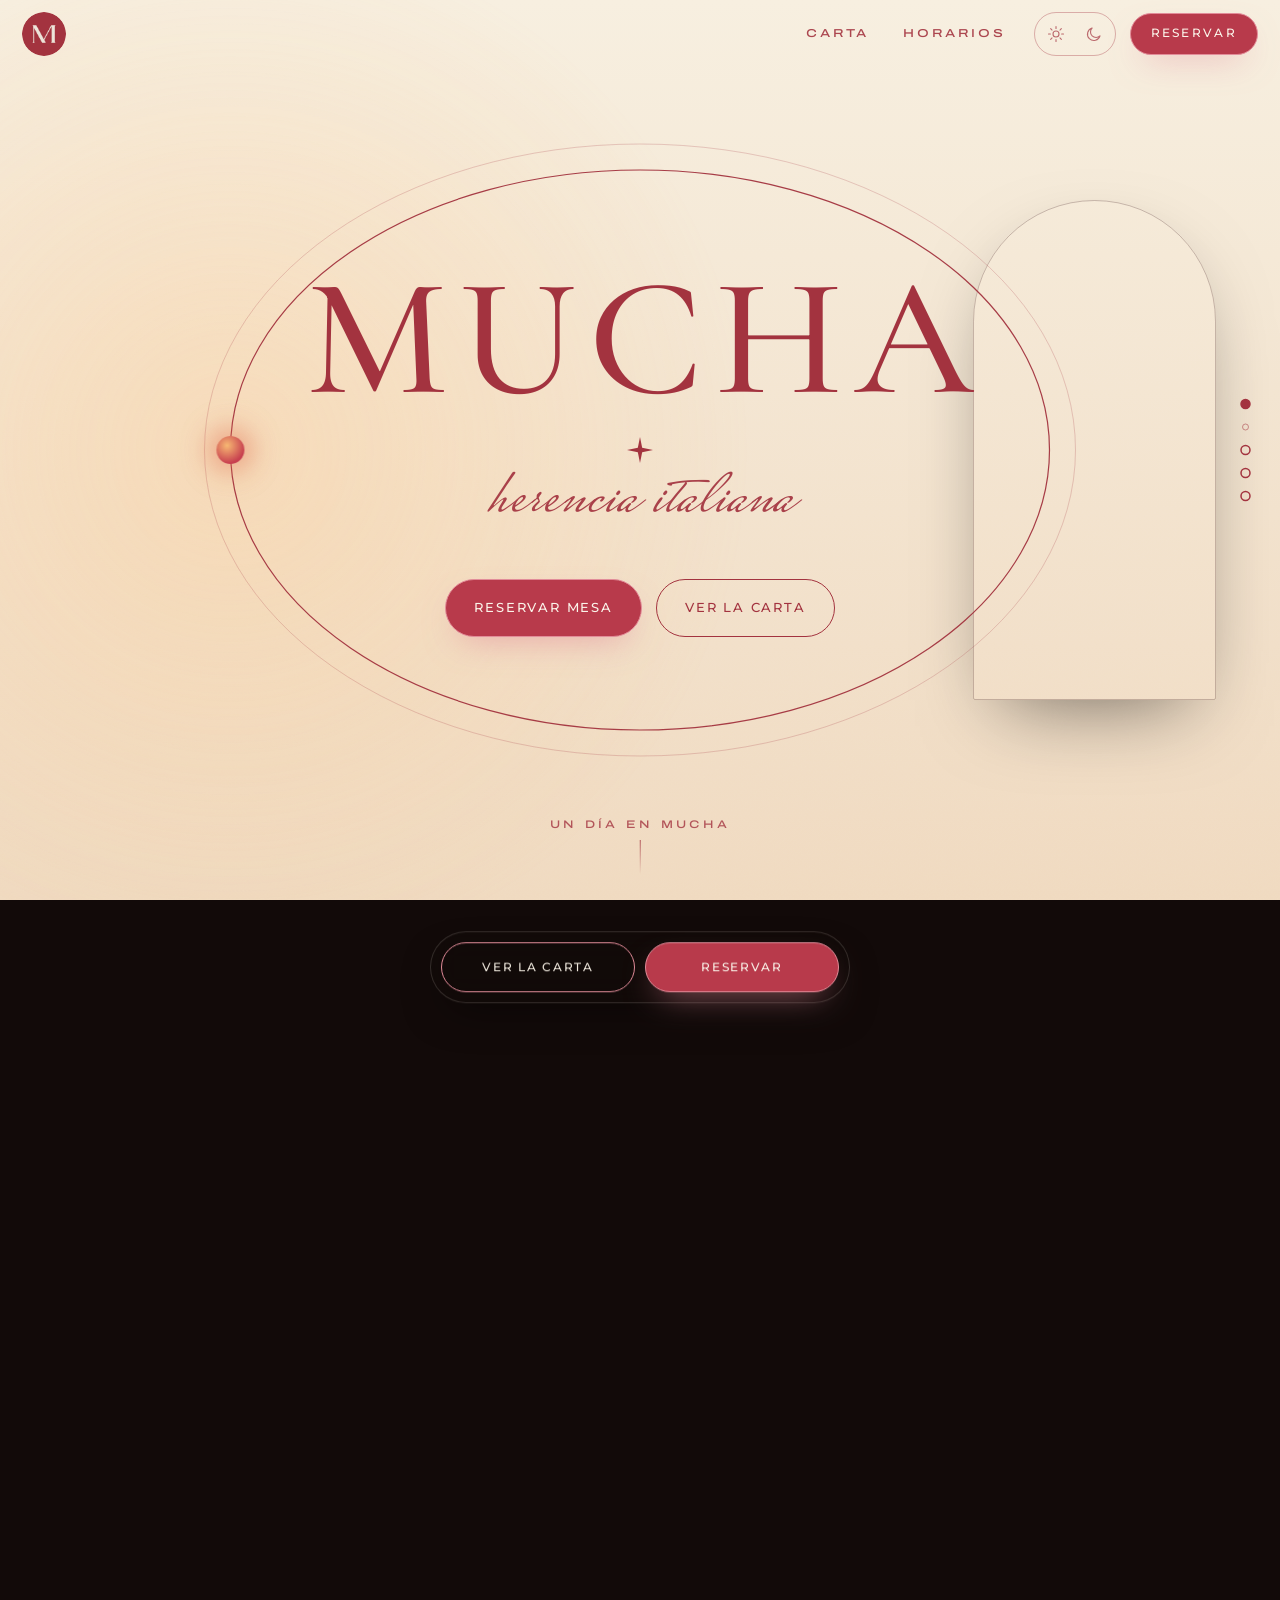
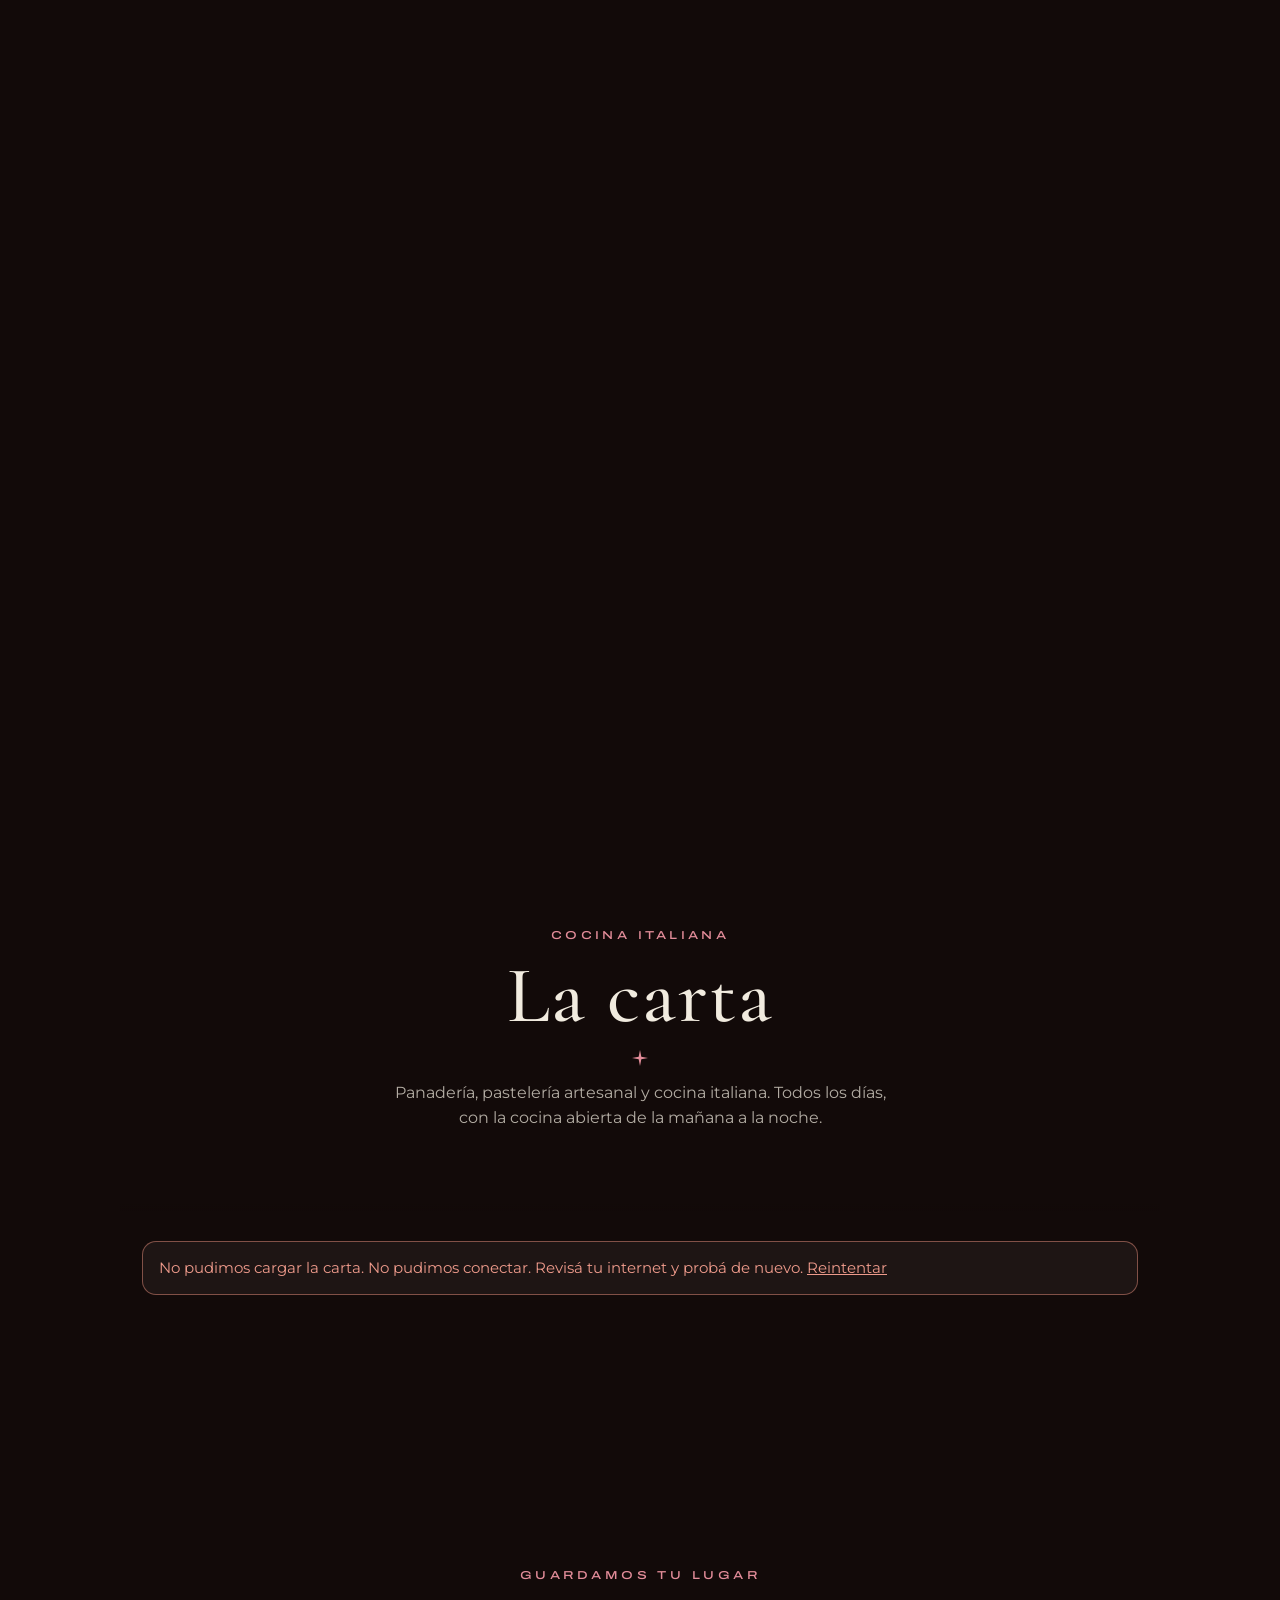
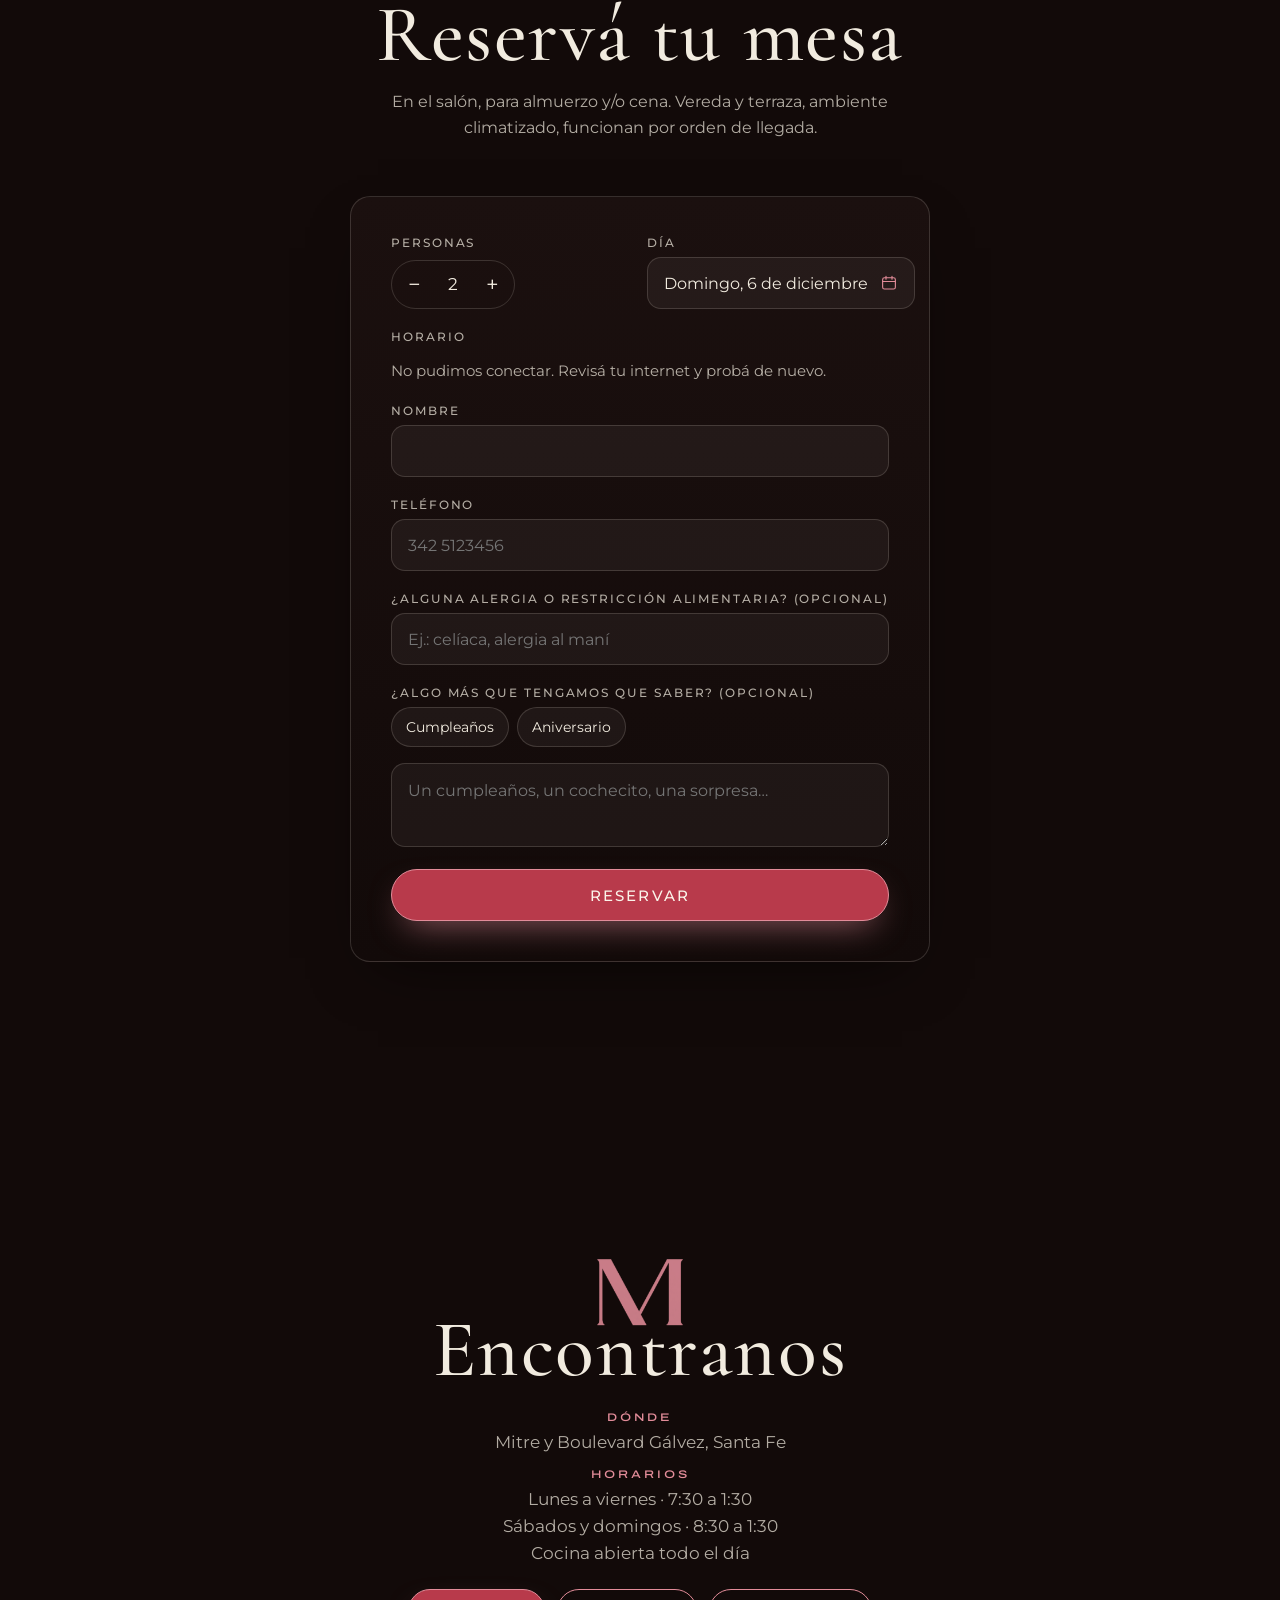
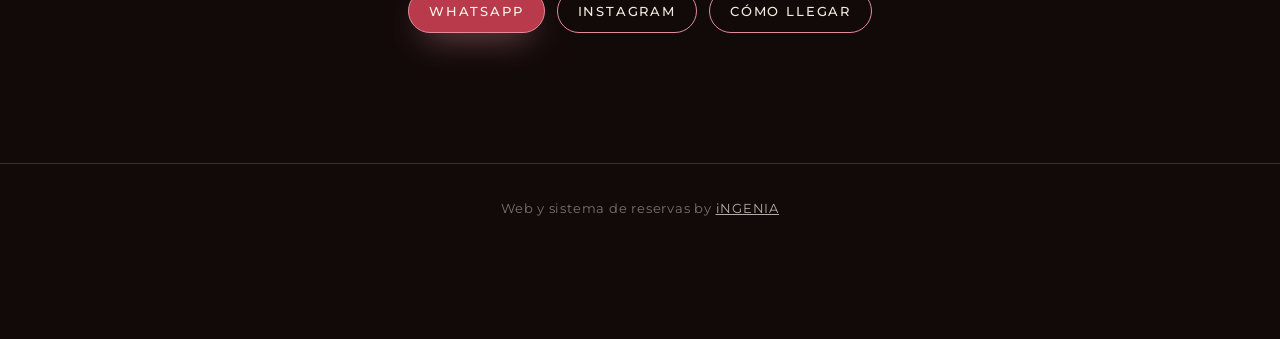
==== commit 5f9bf925: "Foto propia para la etapa de cócteles Co-Authored-By: Claude Sonnet 5.5 <noreply@anthropic.com> Clau" ====
--- a/index.html
+++ b/index.html
@@ -22,8 +22,8 @@
 <link rel="icon" href="img/icono-192.png">
 <link rel="preload" href="fonts/archivo-latin-wdth-normal.woff2" as="font" type="font/woff2" crossorigin>
 <link rel="preload" href="fonts/cormorant-garamond-latin-500-normal.woff2" as="font" type="font/woff2" crossorigin>
-<link rel="stylesheet" href="css/piel.css?v=3">
-<link rel="stylesheet" href="css/web.css?v=4">
+<link rel="stylesheet" href="css/piel.css?v=5">
+<link rel="stylesheet" href="css/web.css?v=5">
 <script>/* el QR de cada mesa apunta a esta misma dirección con ?mesa=CÓDIGO: se lo manda a la app de mesa */
 (function(){var m=location.search.match(/[?&](?:mesa|t)=([A-Za-z0-9]+)/);if(m)location.replace('mesa/?mesa='+m[1]+(/[?&]demo=1/.test(location.search)?'&demo=1':''))})();</script>
 <script>/* tema elegido (día / noche). Sin elección = recorrido del día. Se aplica antes de pintar para que no parpadee */
@@ -155,14 +155,14 @@
 <div class="cursor" id="cursor" aria-hidden="true"></div>
 <div class="toast" id="toast" role="status" aria-live="polite"></div>
 
-<script src="js/vendor/gsap.min.js?v=3"></script>
-<script src="js/vendor/ScrollTrigger.min.js?v=3"></script>
-<script src="js/vendor/lenis.min.js?v=3"></script>
-<script src="js/config.js?v=3"></script>
-<script src="js/demo.js?v=3"></script>
-<script src="js/panel.js?v=3"></script>
-<script src="js/web.js?v=3"></script>
-<script src="js/controles.js?v=3"></script>
-<script src="js/motion.js?v=3"></script>
+<script src="js/vendor/gsap.min.js?v=5"></script>
+<script src="js/vendor/ScrollTrigger.min.js?v=5"></script>
+<script src="js/vendor/lenis.min.js?v=5"></script>
+<script src="js/config.js?v=5"></script>
+<script src="js/demo.js?v=5"></script>
+<script src="js/panel.js?v=5"></script>
+<script src="js/web.js?v=5"></script>
+<script src="js/controles.js?v=5"></script>
+<script src="js/motion.js?v=5"></script>
 </body>
 </html>
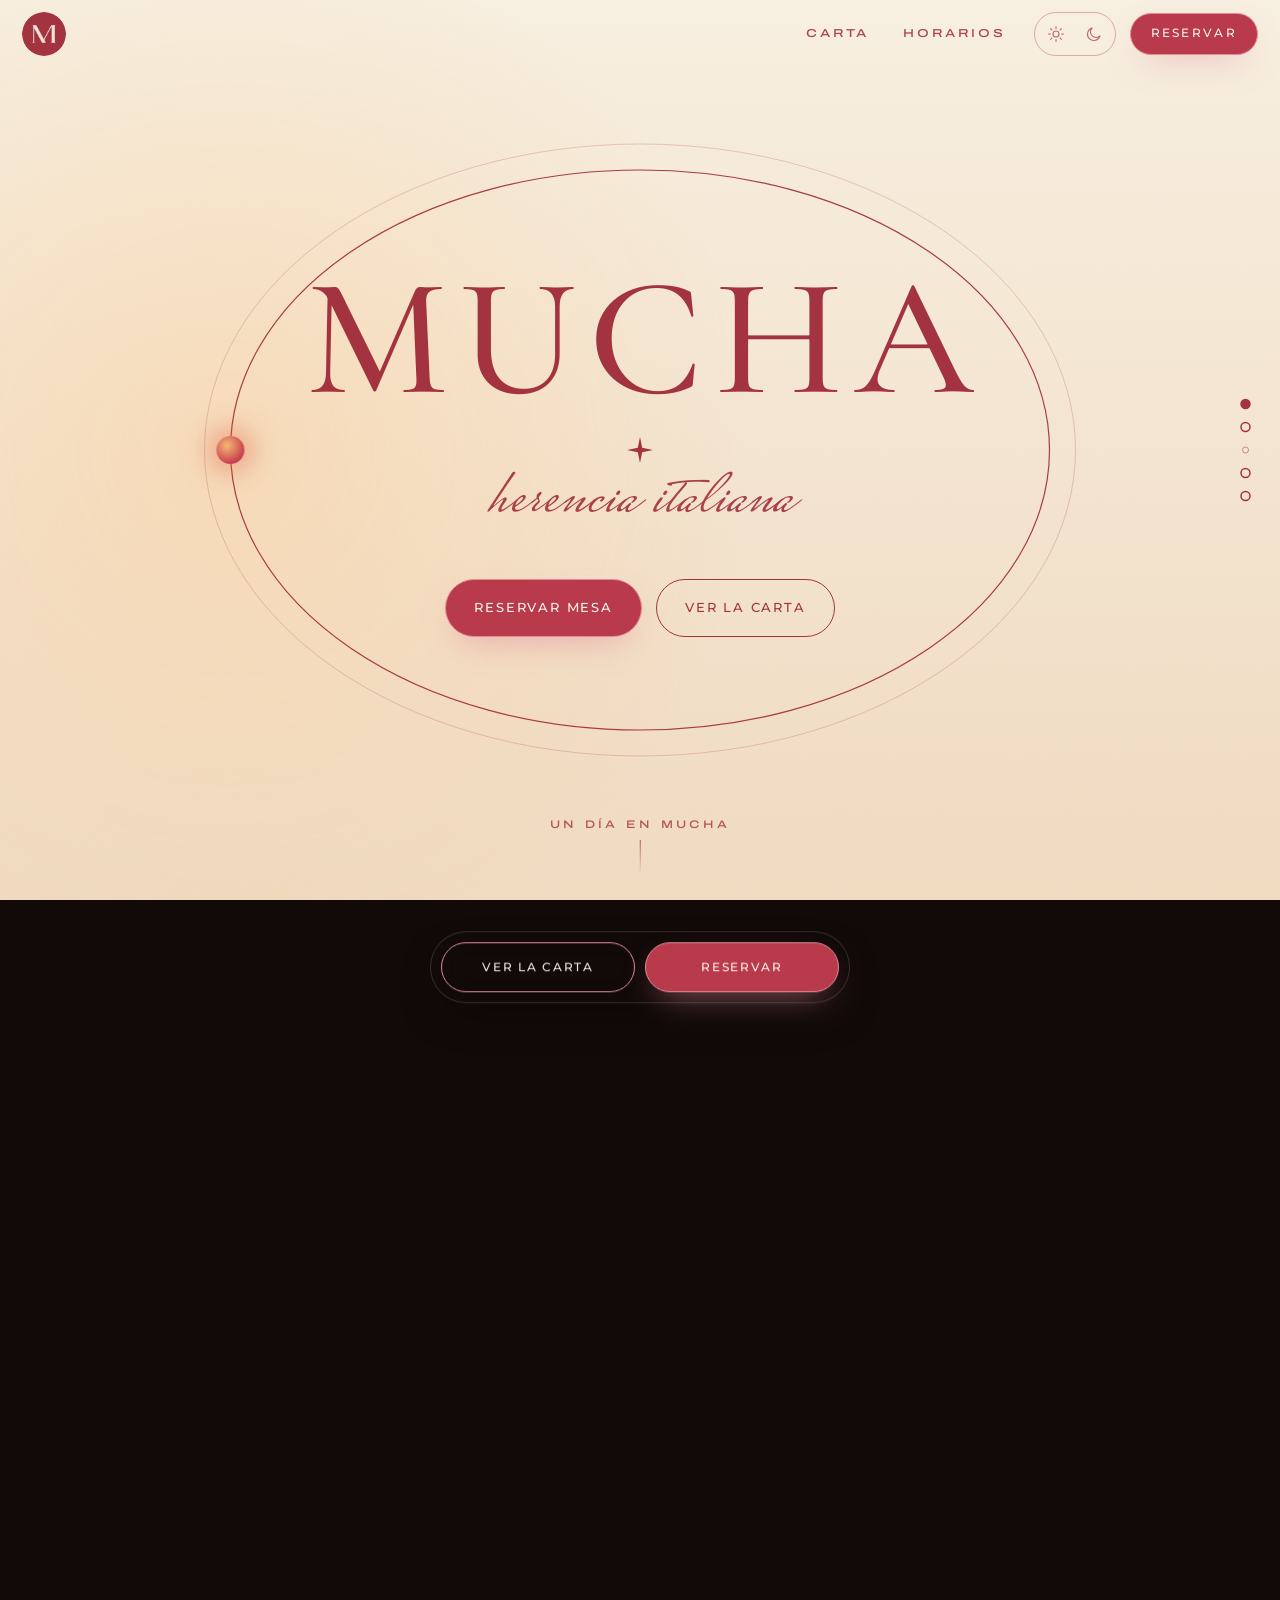
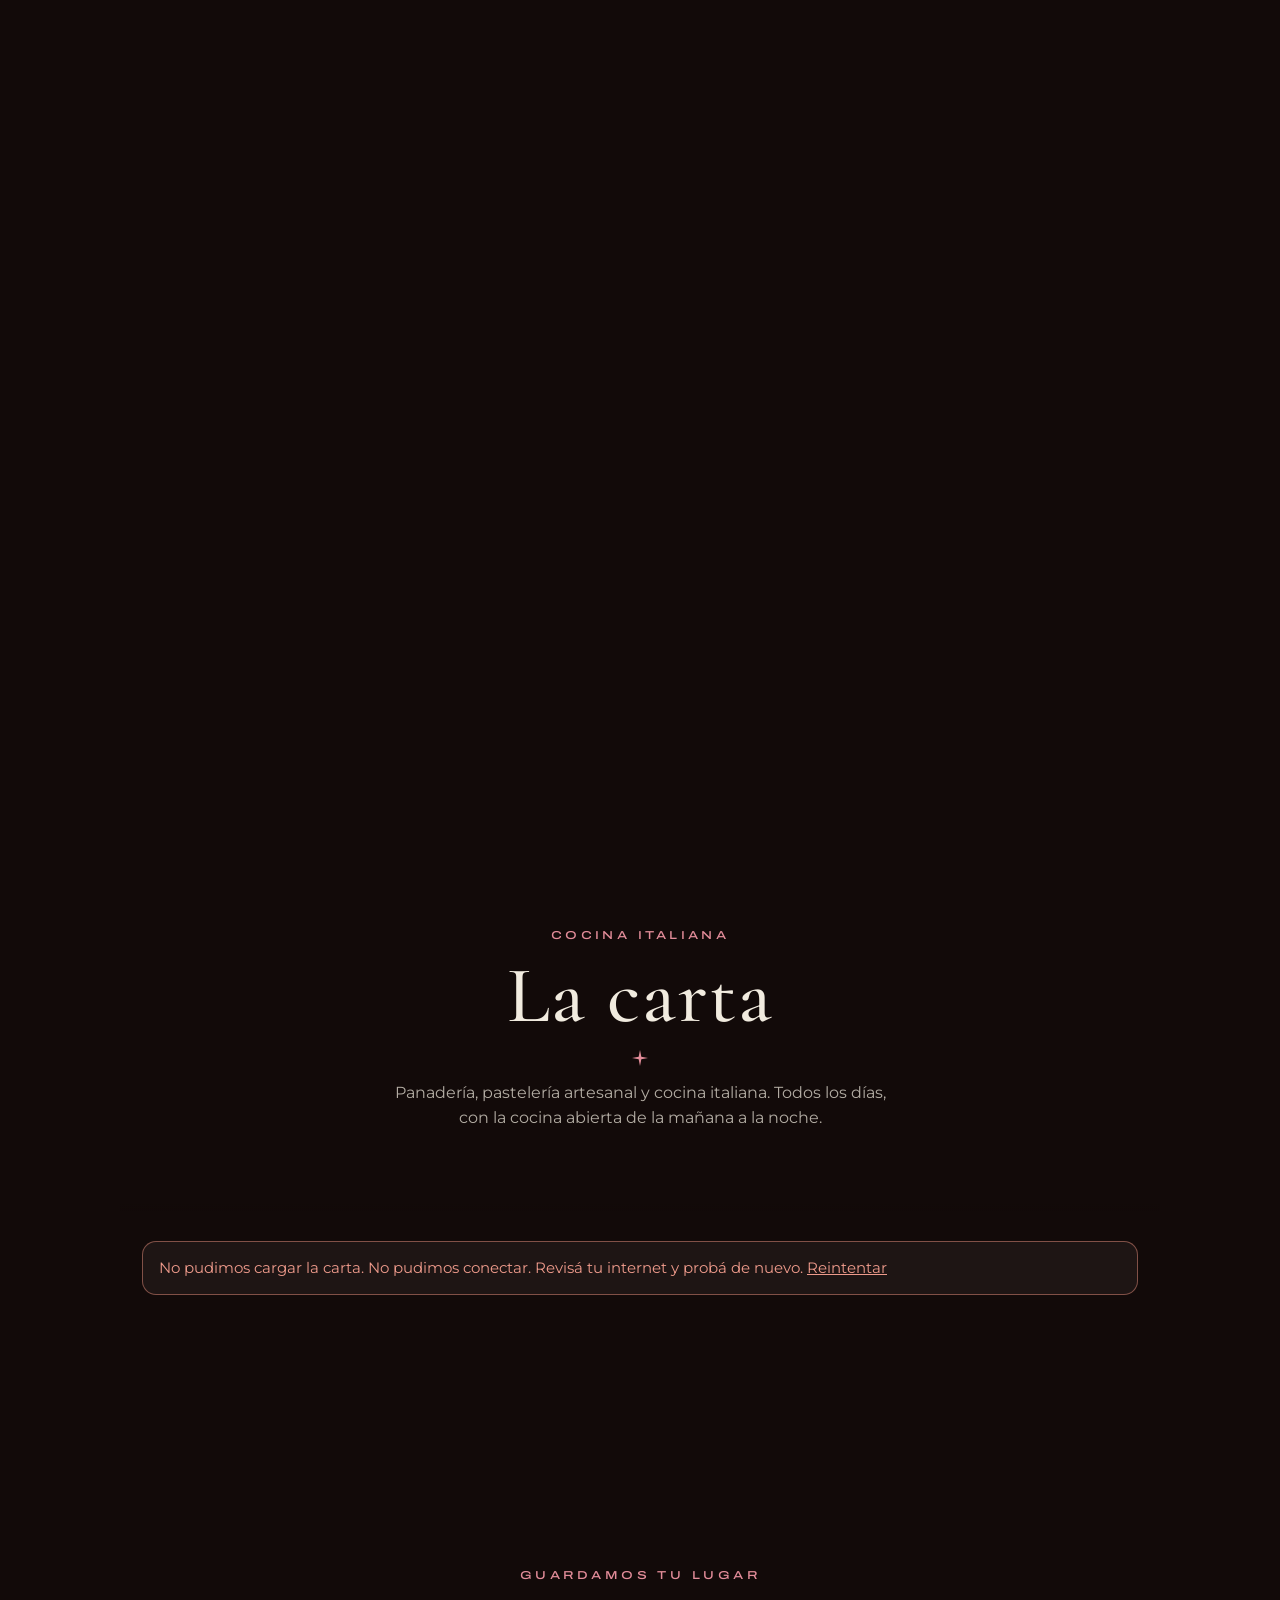
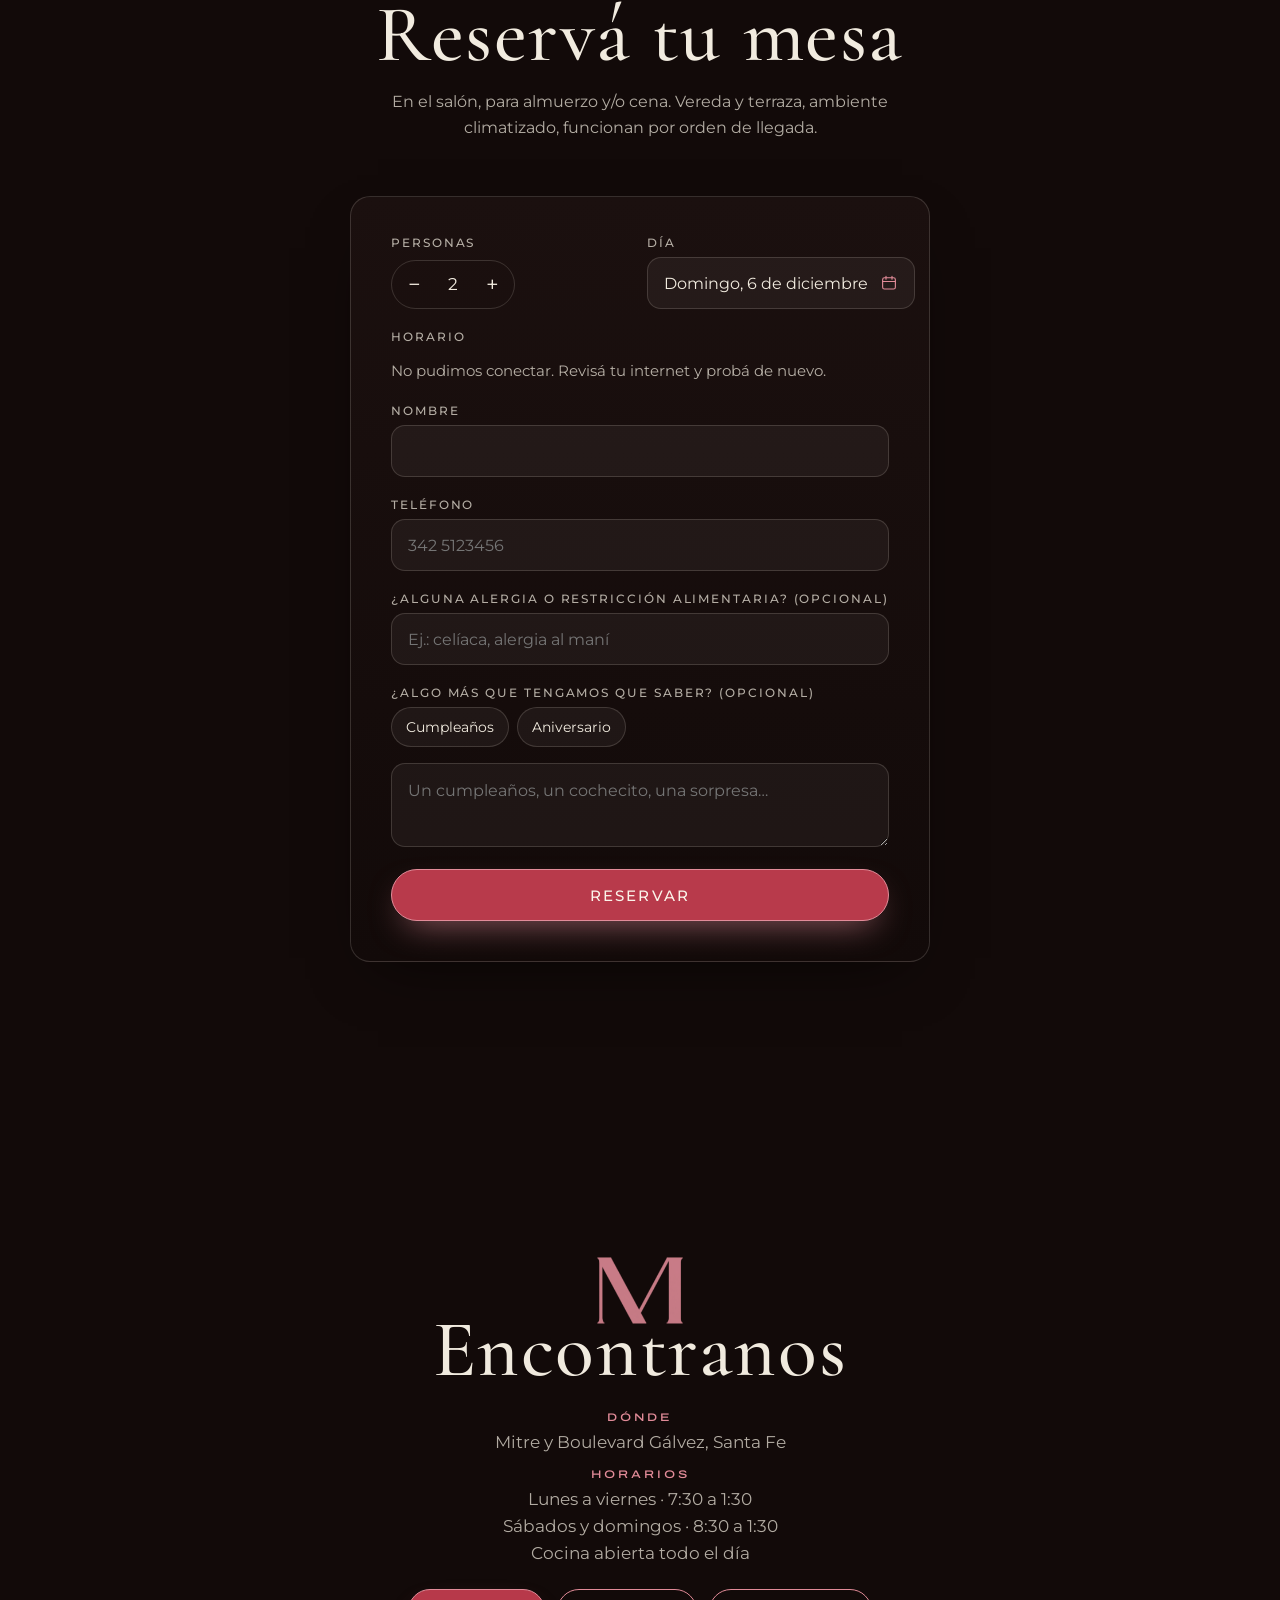
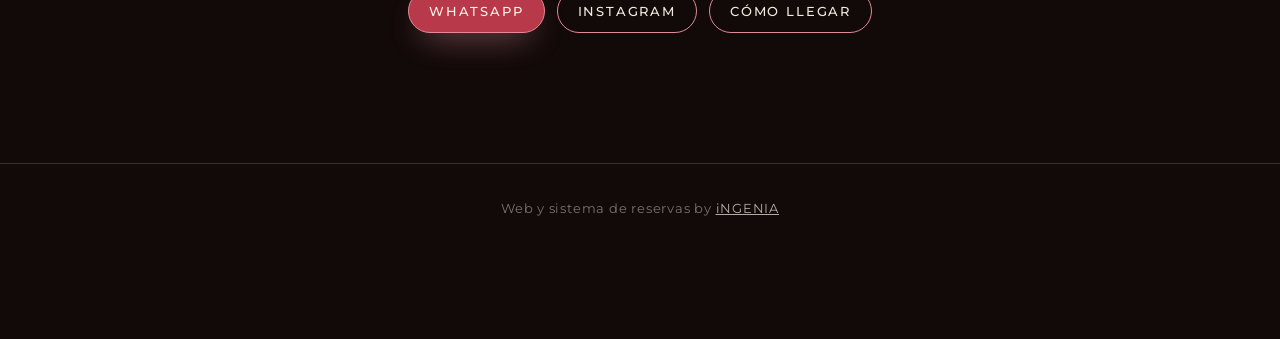
==== commit 7afa20b4: "Ventana de foto más grande y alternada derecha/izquierda Co-Authored-By: Claude Sonnet 5.5 <noreply@" ====
--- a/index.html
+++ b/index.html
@@ -23,7 +23,7 @@
 <link rel="preload" href="fonts/archivo-latin-wdth-normal.woff2" as="font" type="font/woff2" crossorigin>
 <link rel="preload" href="fonts/cormorant-garamond-latin-500-normal.woff2" as="font" type="font/woff2" crossorigin>
 <link rel="stylesheet" href="css/piel.css?v=5">
-<link rel="stylesheet" href="css/web.css?v=5">
+<link rel="stylesheet" href="css/web.css?v=6">
 <script>/* el QR de cada mesa apunta a esta misma dirección con ?mesa=CÓDIGO: se lo manda a la app de mesa */
 (function(){var m=location.search.match(/[?&](?:mesa|t)=([A-Za-z0-9]+)/);if(m)location.replace('mesa/?mesa='+m[1]+(/[?&]demo=1/.test(location.search)?'&demo=1':''))})();</script>
 <script>/* tema elegido (día / noche). Sin elección = recorrido del día. Se aplica antes de pintar para que no parpadee */
--- a/css/web.css
+++ b/css/web.css
@@ -67,7 +67,9 @@
 .js-motion .prog{display:flex;flex-direction:column;gap:16px;position:absolute;right:clamp(14px,2.4vw,34px);top:50%;translate:0 -50%;margin:0;padding:0;list-style:none}
 .prog li{width:7px;height:7px;border-radius:50%;border:1px solid var(--tinta);opacity:.5;transition:transform .5s var(--ease),opacity .5s,background-color .5s}
 .prog li.on{background:var(--tinta);opacity:1;transform:scale(1.5)}
-.js-motion .arco-foto.hay{display:block;position:absolute;right:max(2.5vw,calc(50% - var(--ew)/2 - 13vw));top:50%;translate:0 -50%;width:min(19vw,290px);height:min(62svh,500px);border-radius:999px 999px 16px 16px;overflow:hidden;pointer-events:none;box-shadow:0 30px 80px -30px rgba(0,0,0,.55);border:1px solid rgba(var(--rtin,59,21,25),.25)}
+.js-motion .arco-foto.hay{display:block;position:absolute;inset:0;pointer-events:none}
+.js-motion .arco-foto .f{top:50%;bottom:auto;left:auto;right:4.6vw;margin-top:calc(min(74svh,600px)/-2);width:min(21vw,330px);height:min(74svh,600px);border-radius:999px 999px 18px 18px;box-shadow:0 36px 90px -30px rgba(0,0,0,.6);border:1px solid rgba(var(--rtin,59,21,25),.25)}
+.js-motion .arco-foto .f:nth-child(even){right:auto;left:4.6vw}
 .arco-foto .f{position:absolute;inset:0;background-size:cover;background-position:center;opacity:0;transform:scale(1.08)}
 .arco-foto .f:not(.con){display:none}
 
@@ -77,7 +79,8 @@
   .js-motion .mom h2{font-size:clamp(46px,14vw,72px)}
   .js-motion .mom p{font-size:14.5px}
   .js-motion .prog{right:8px}
-  .js-motion .arco-foto.hay{inset:0;translate:none;width:auto;height:auto;border:0;border-radius:0;box-shadow:none;opacity:.3}
+  .js-motion .arco-foto.hay{opacity:.3}
+  .js-motion .arco-foto .f,.js-motion .arco-foto .f:nth-child(even){inset:0;margin:0;width:auto;height:auto;border:0;border-radius:0;box-shadow:none}
   .marca-n{letter-spacing:.05em;font-size:clamp(58px,18vw,84px)}
   .hero-cta{flex-direction:column;align-items:center;gap:12px}
   .hero-cta .btn{min-width:min(62vw,250px);min-height:54px}
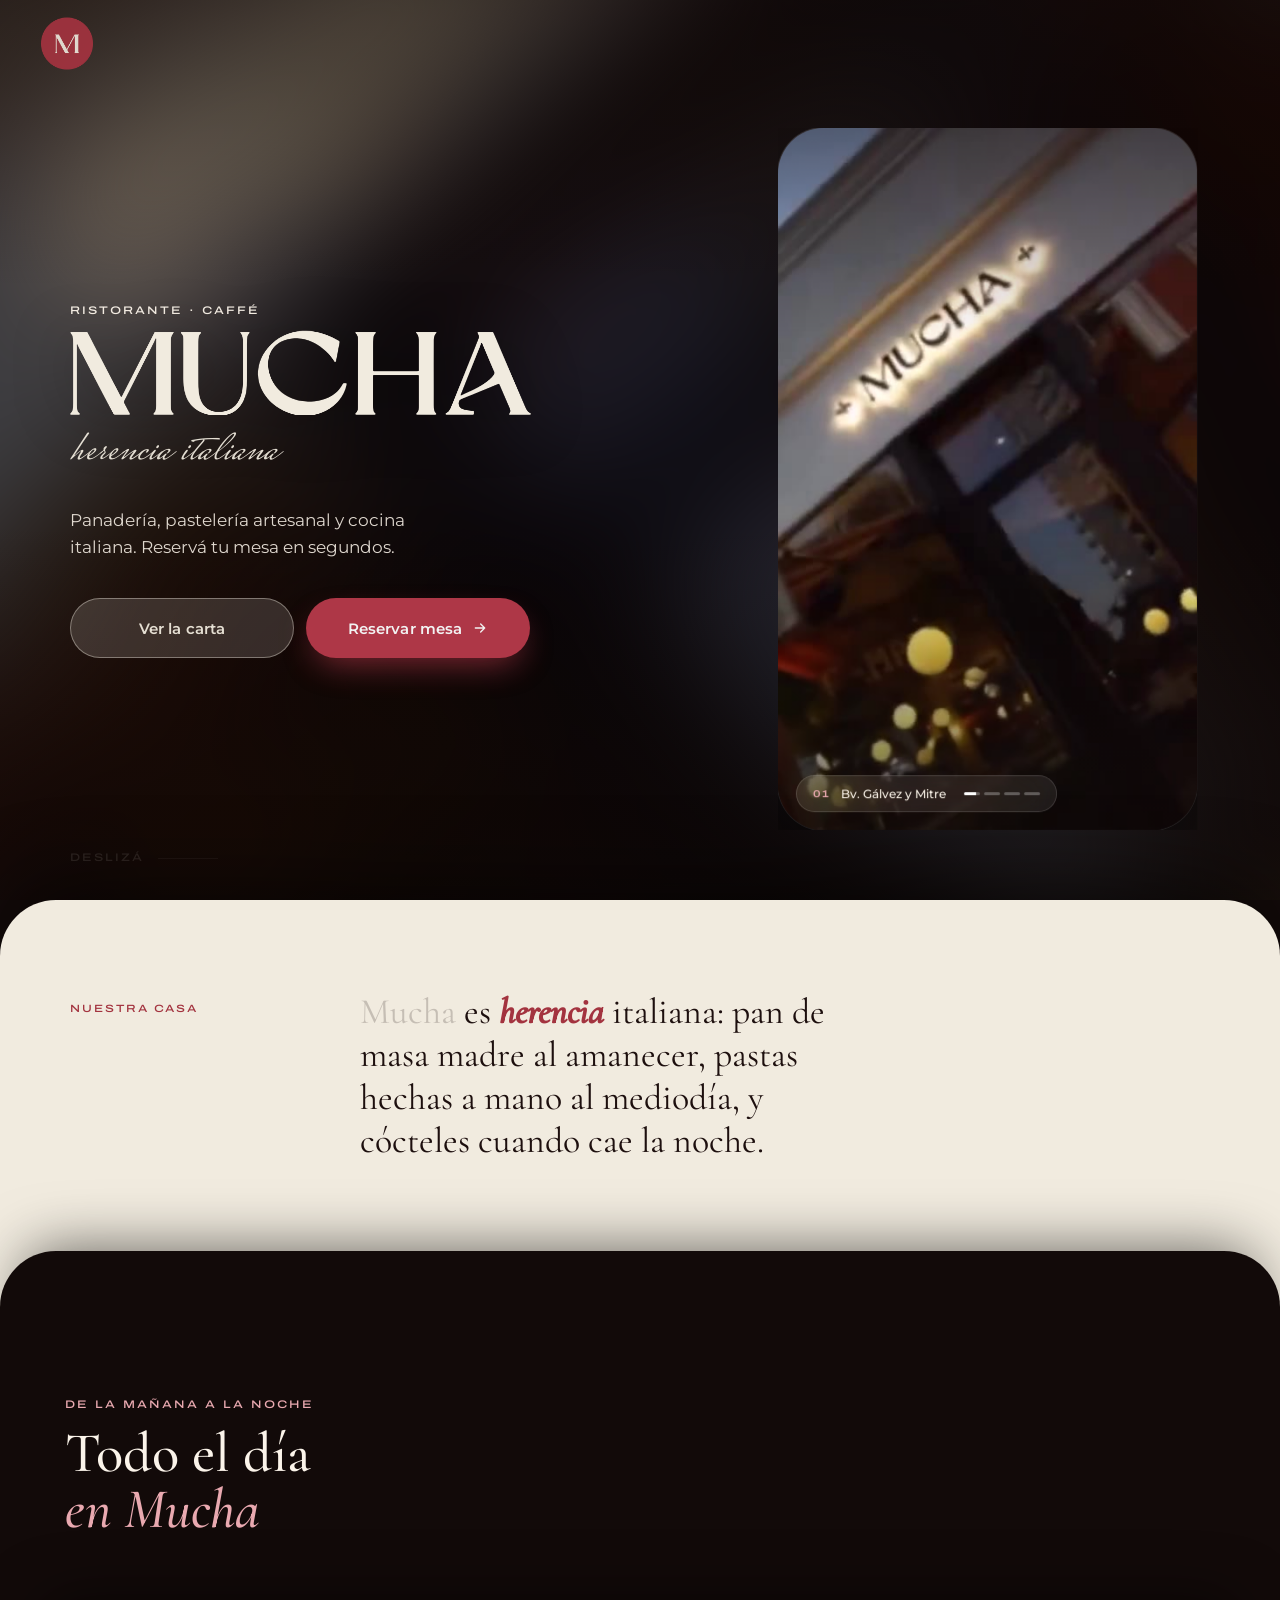
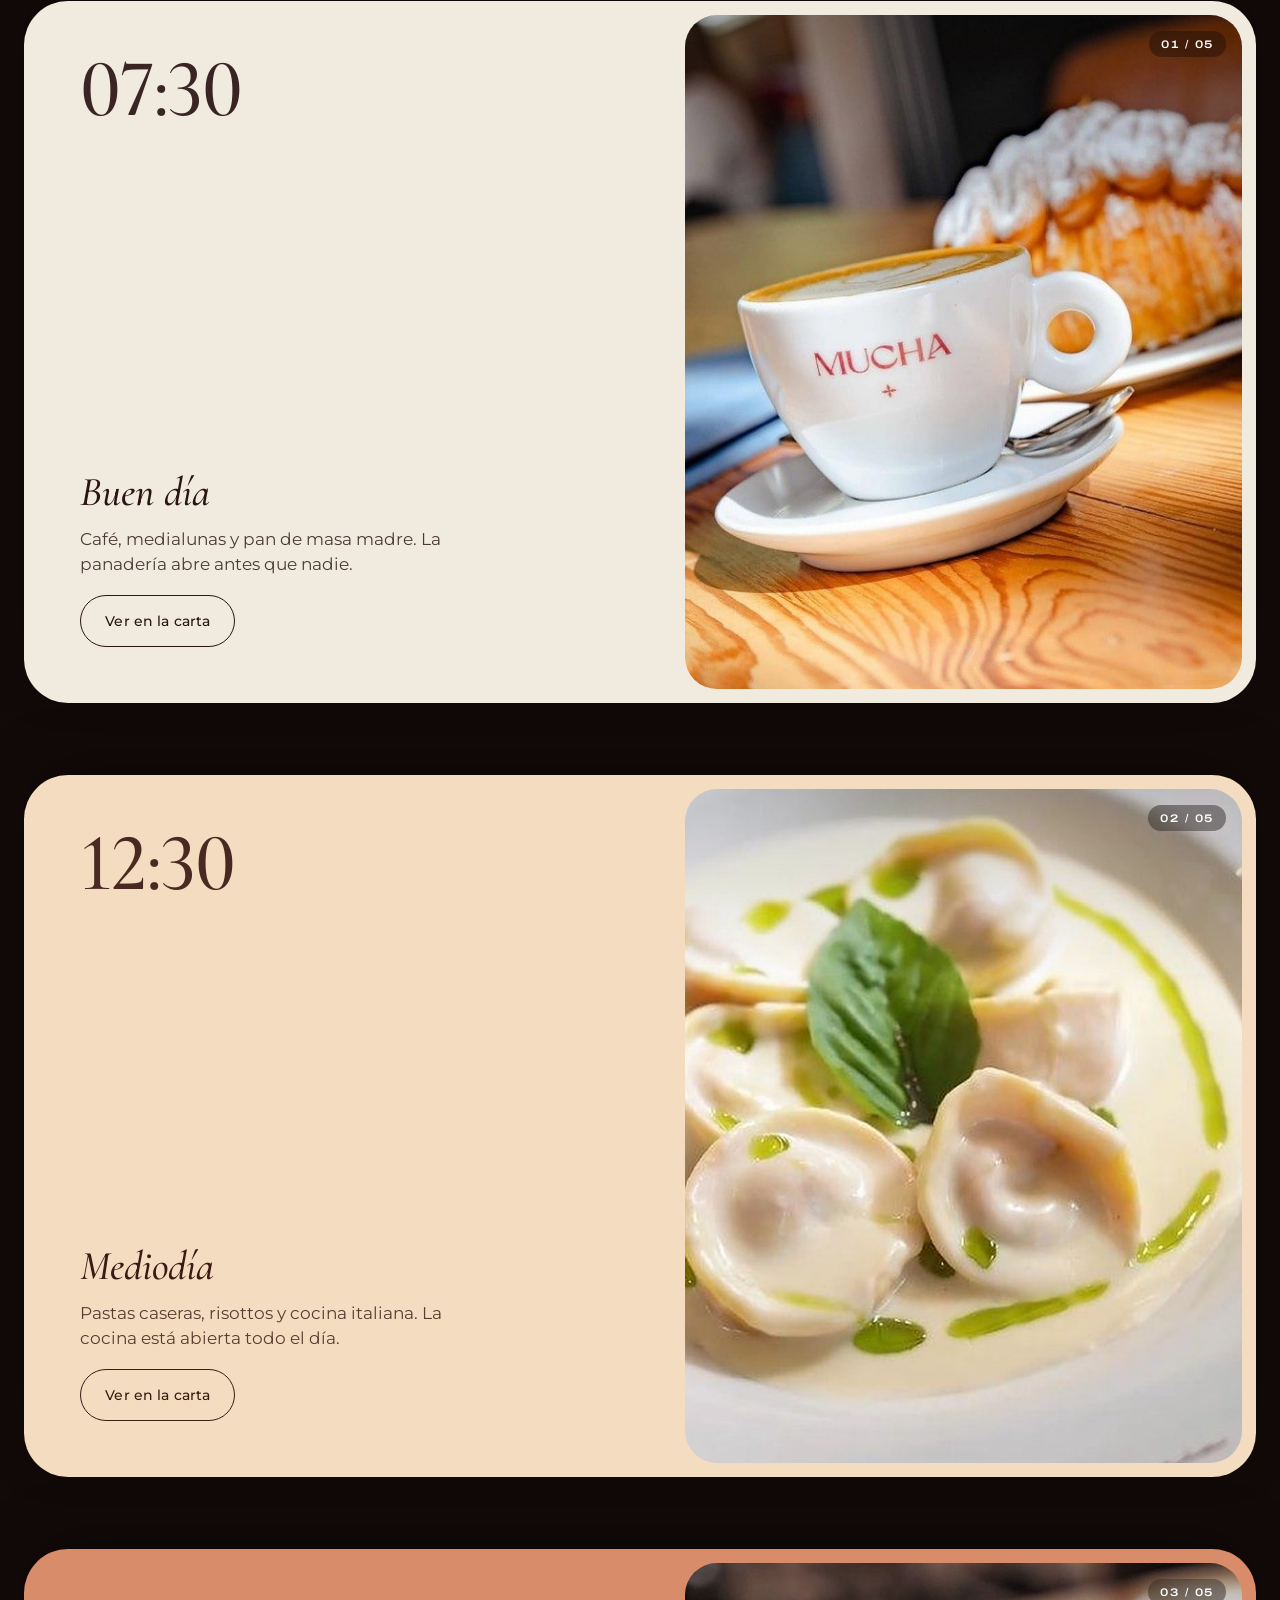
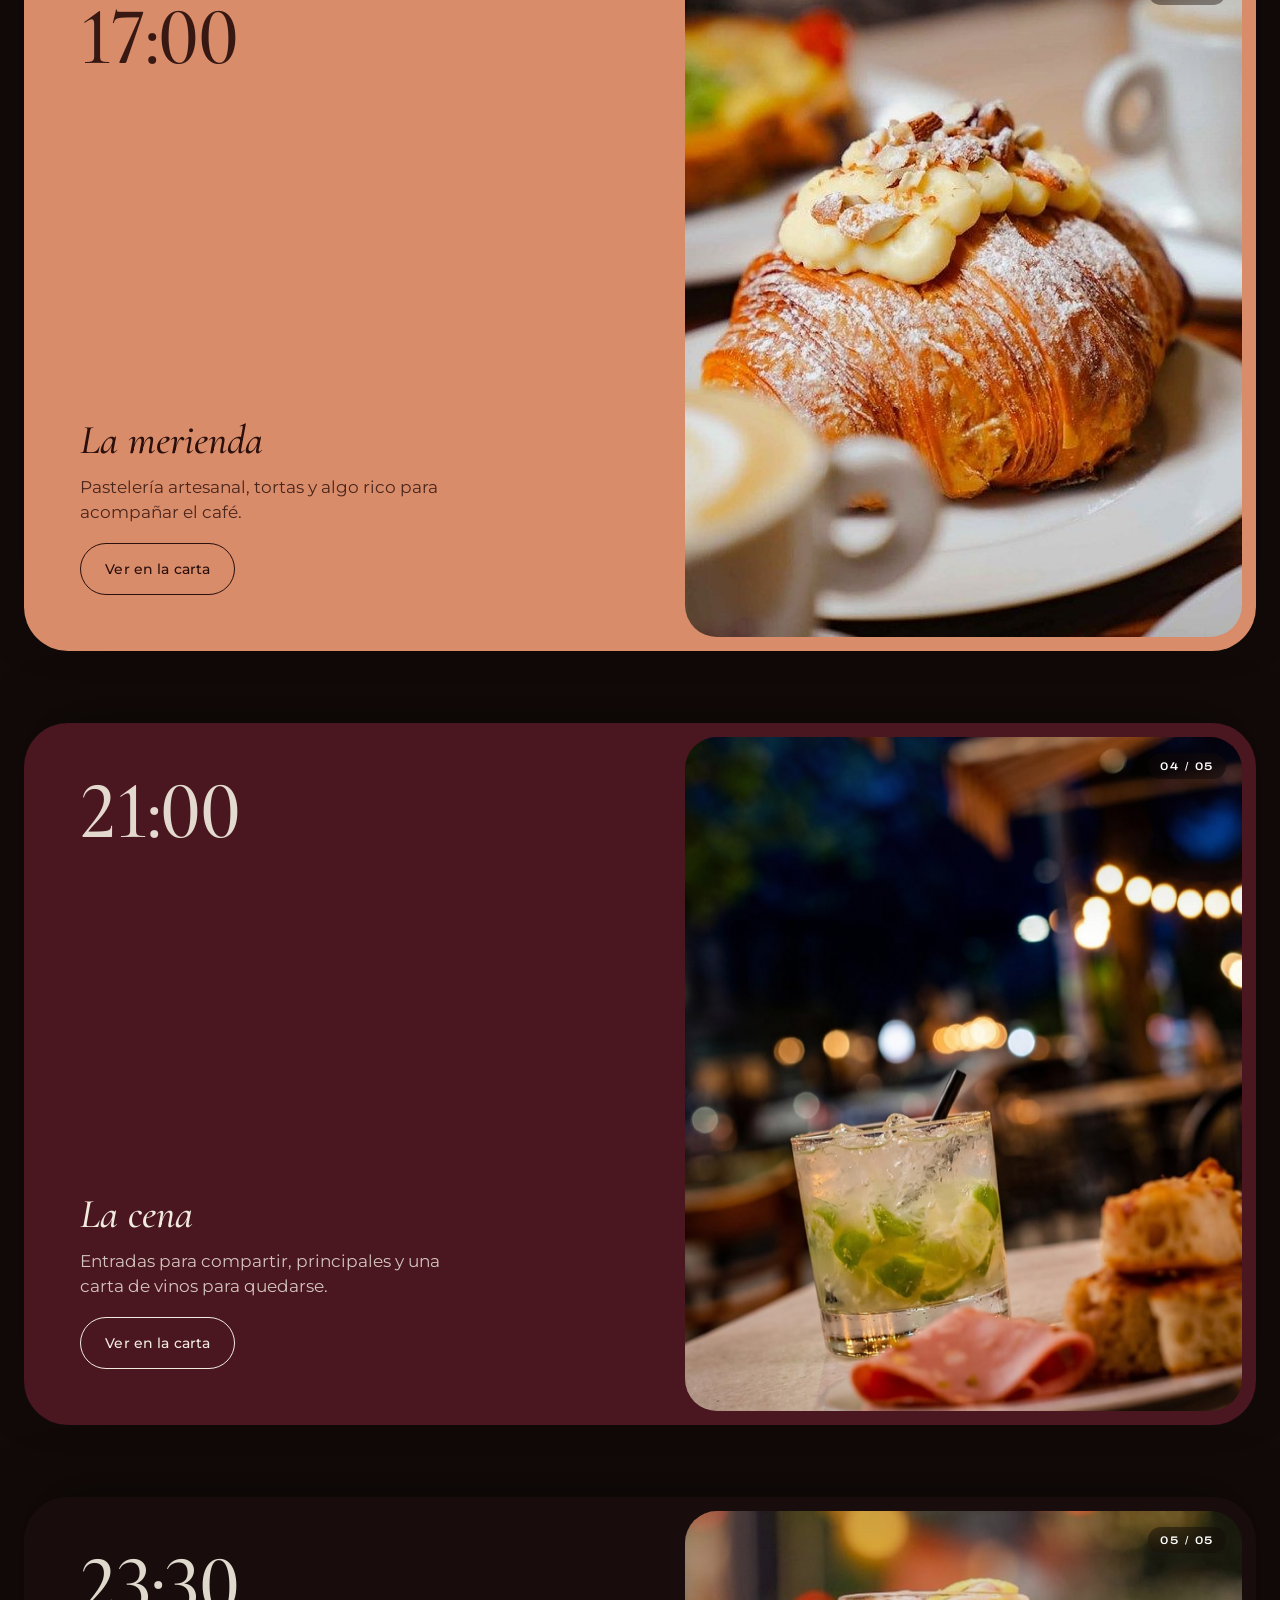
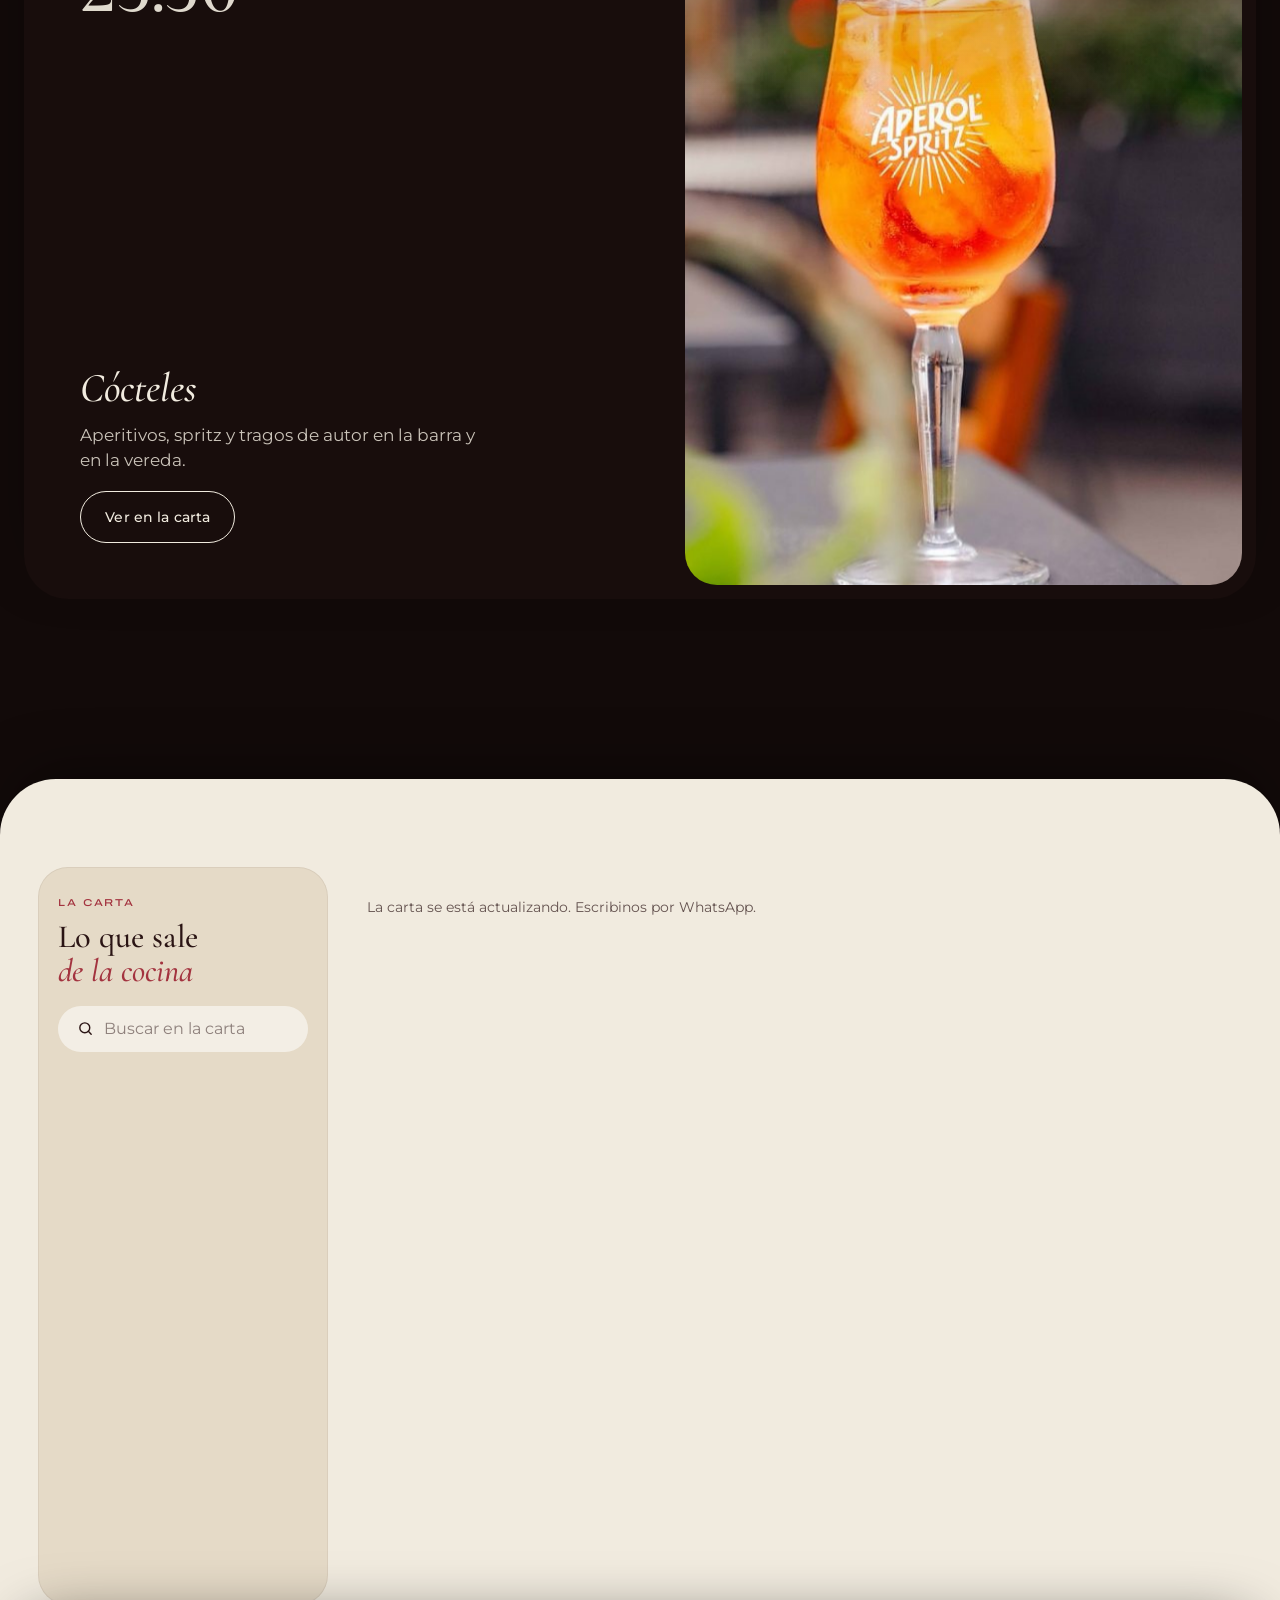
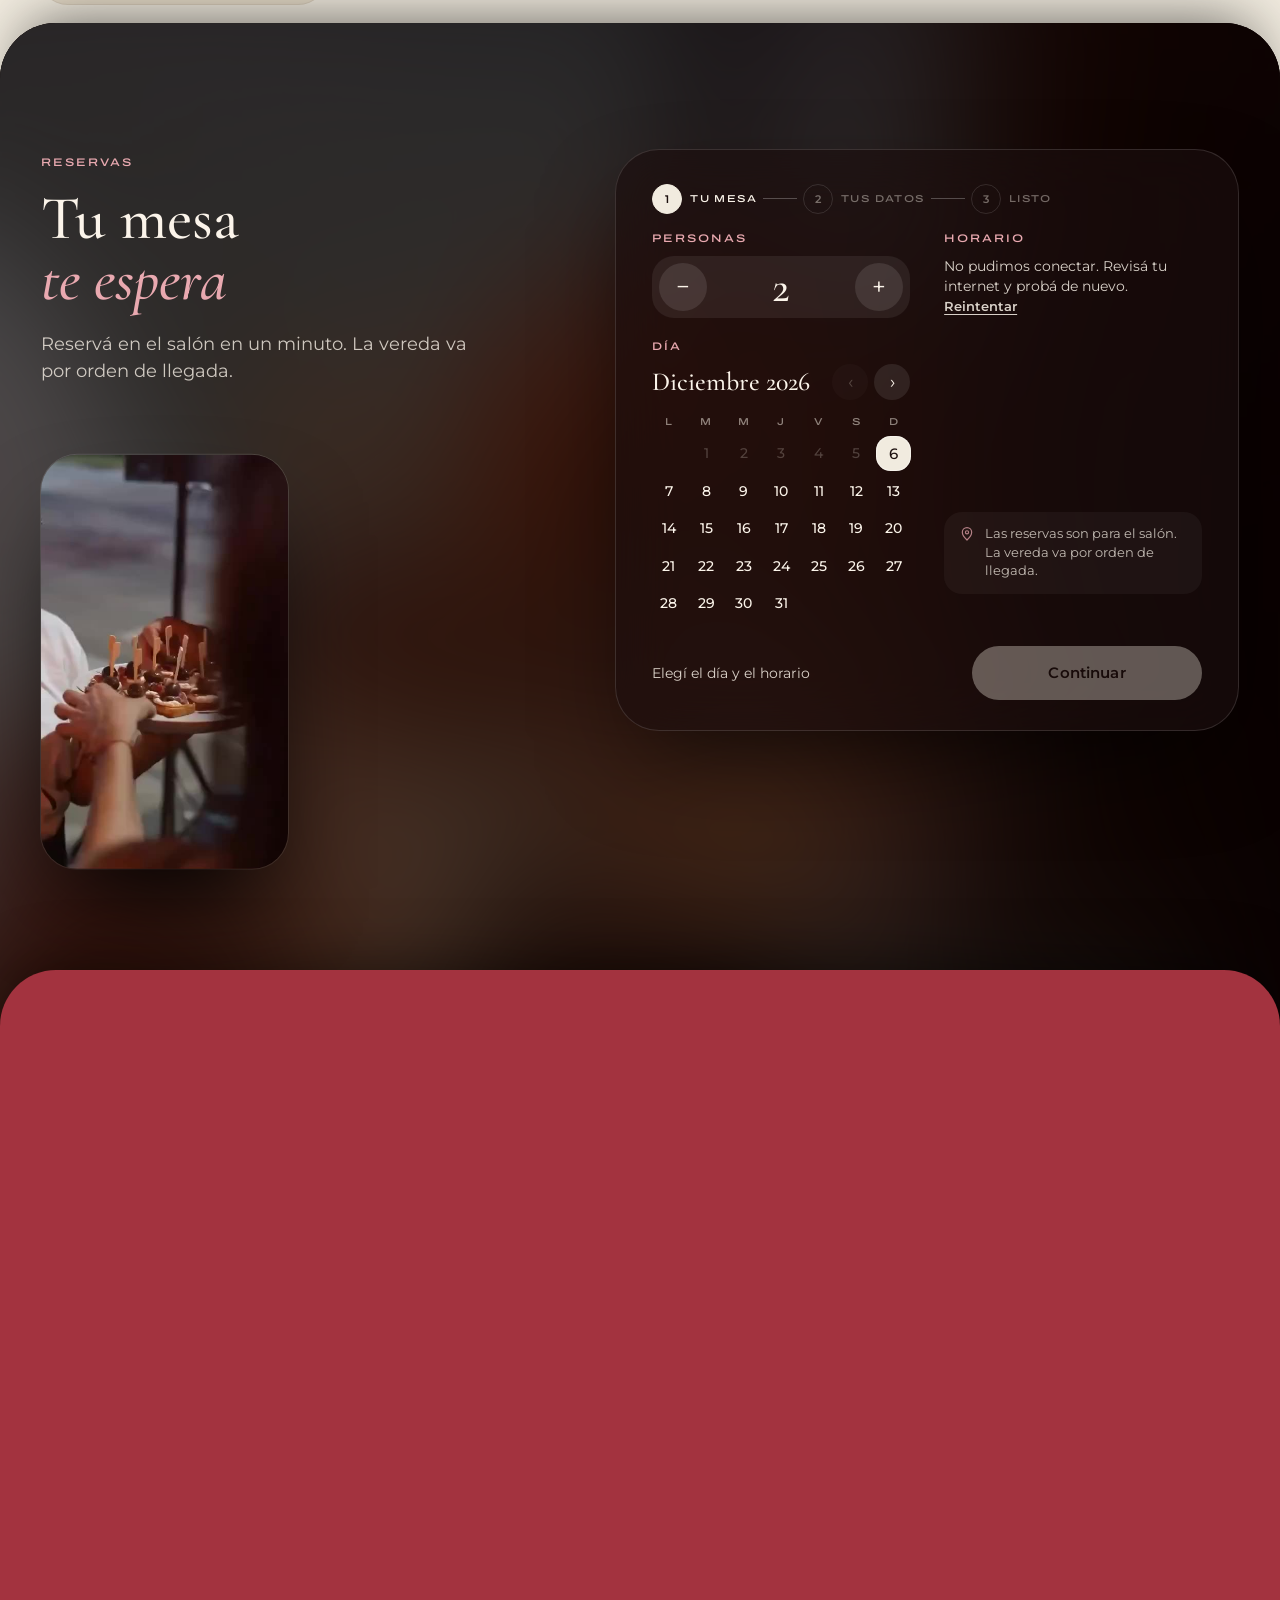
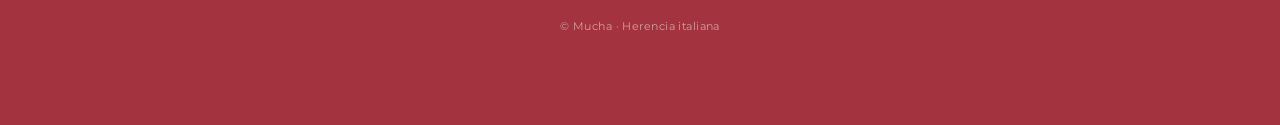
==== commit eafa138b: "Raiz abre la propuesta A (QR de mesa intacto), metadatos para compartir el link Co-Authored-By: Clau" ====
--- a/index.html
+++ b/index.html
@@ -25,7 +25,7 @@
 <link rel="stylesheet" href="css/piel.css?v=5">
 <link rel="stylesheet" href="css/web.css?v=6">
 <script>/* el QR de cada mesa apunta a esta misma dirección con ?mesa=CÓDIGO: se lo manda a la app de mesa */
-(function(){var m=location.search.match(/[?&](?:mesa|t)=([A-Za-z0-9]+)/);if(m)location.replace('mesa/?mesa='+m[1]+(/[?&]demo=1/.test(location.search)?'&demo=1':''))})();</script>
+(function(){var m=location.search.match(/[?&](?:mesa|t)=([A-Za-z0-9]+)/);if(m){location.replace('mesa/?mesa='+m[1]+(/[?&]demo=1/.test(location.search)?'&demo=1':''));return}if(!/[?&]anterior=1/.test(location.search))location.replace('propuestas/a/'+location.search+location.hash)})();</script>
 <script>/* tema elegido (día / noche). Sin elección = recorrido del día. Se aplica antes de pintar para que no parpadee */
 (function(){try{var t=localStorage.getItem('mucha-tema');if(t==='dia'||t==='noche')document.documentElement.dataset.fijo=t;if(t==='dia')document.documentElement.dataset.tema='dia'}catch(e){}})();</script>
 <script>/* movimiento: solo si la persona no pidió "reducir animaciones"; si algo falla, el sitio se ve igual (versión estática) */
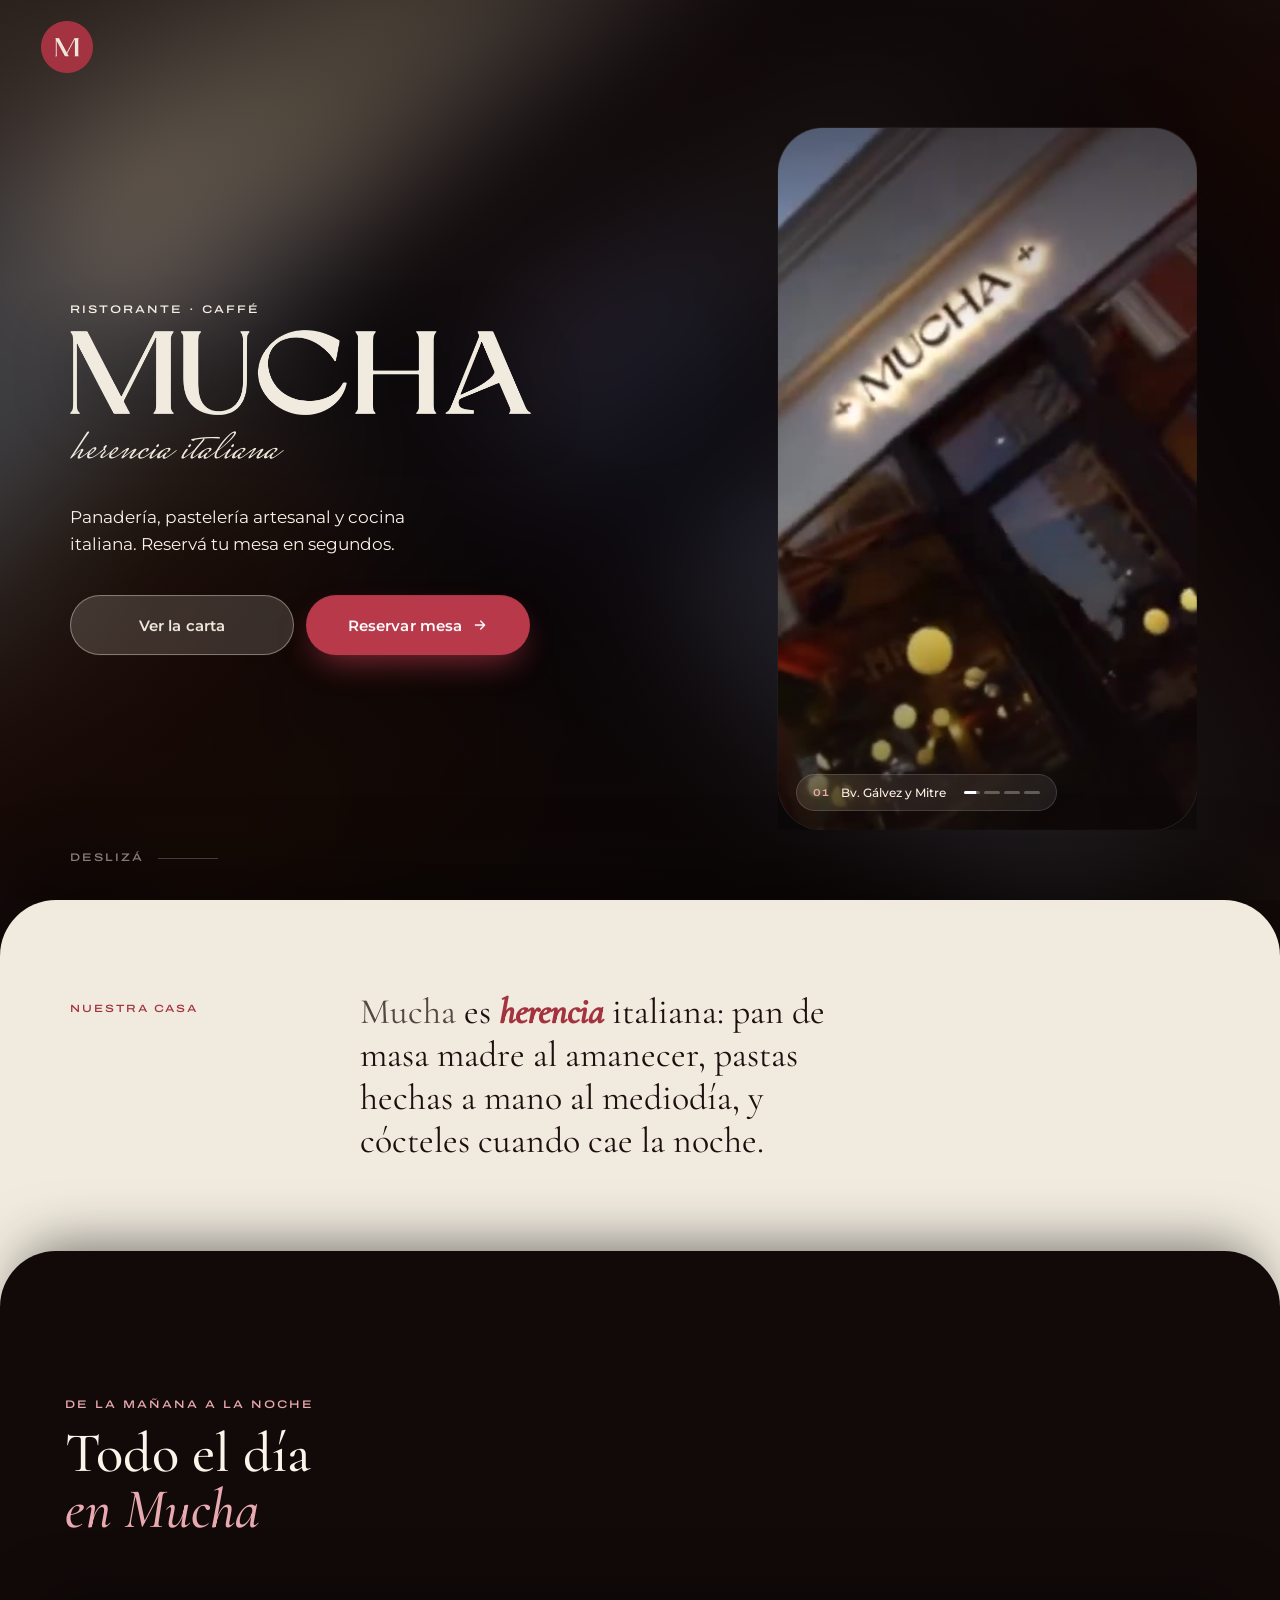
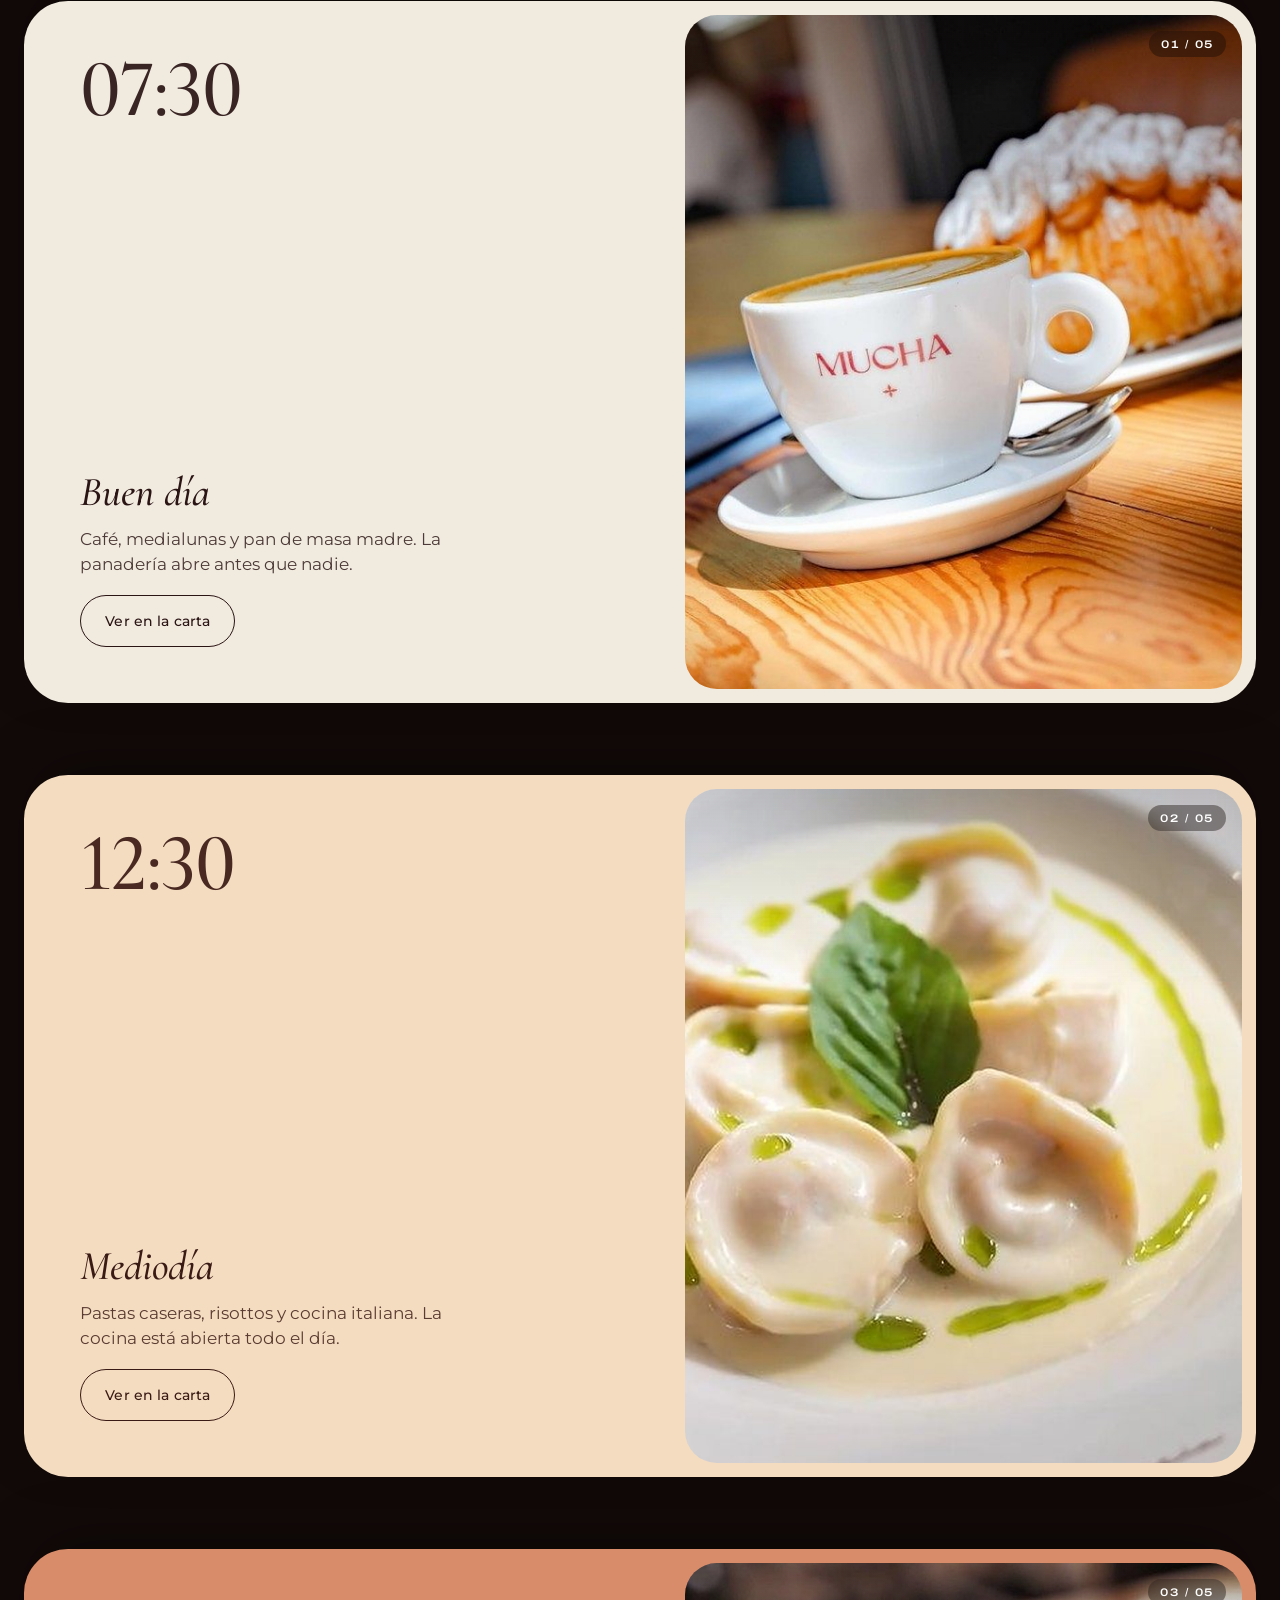
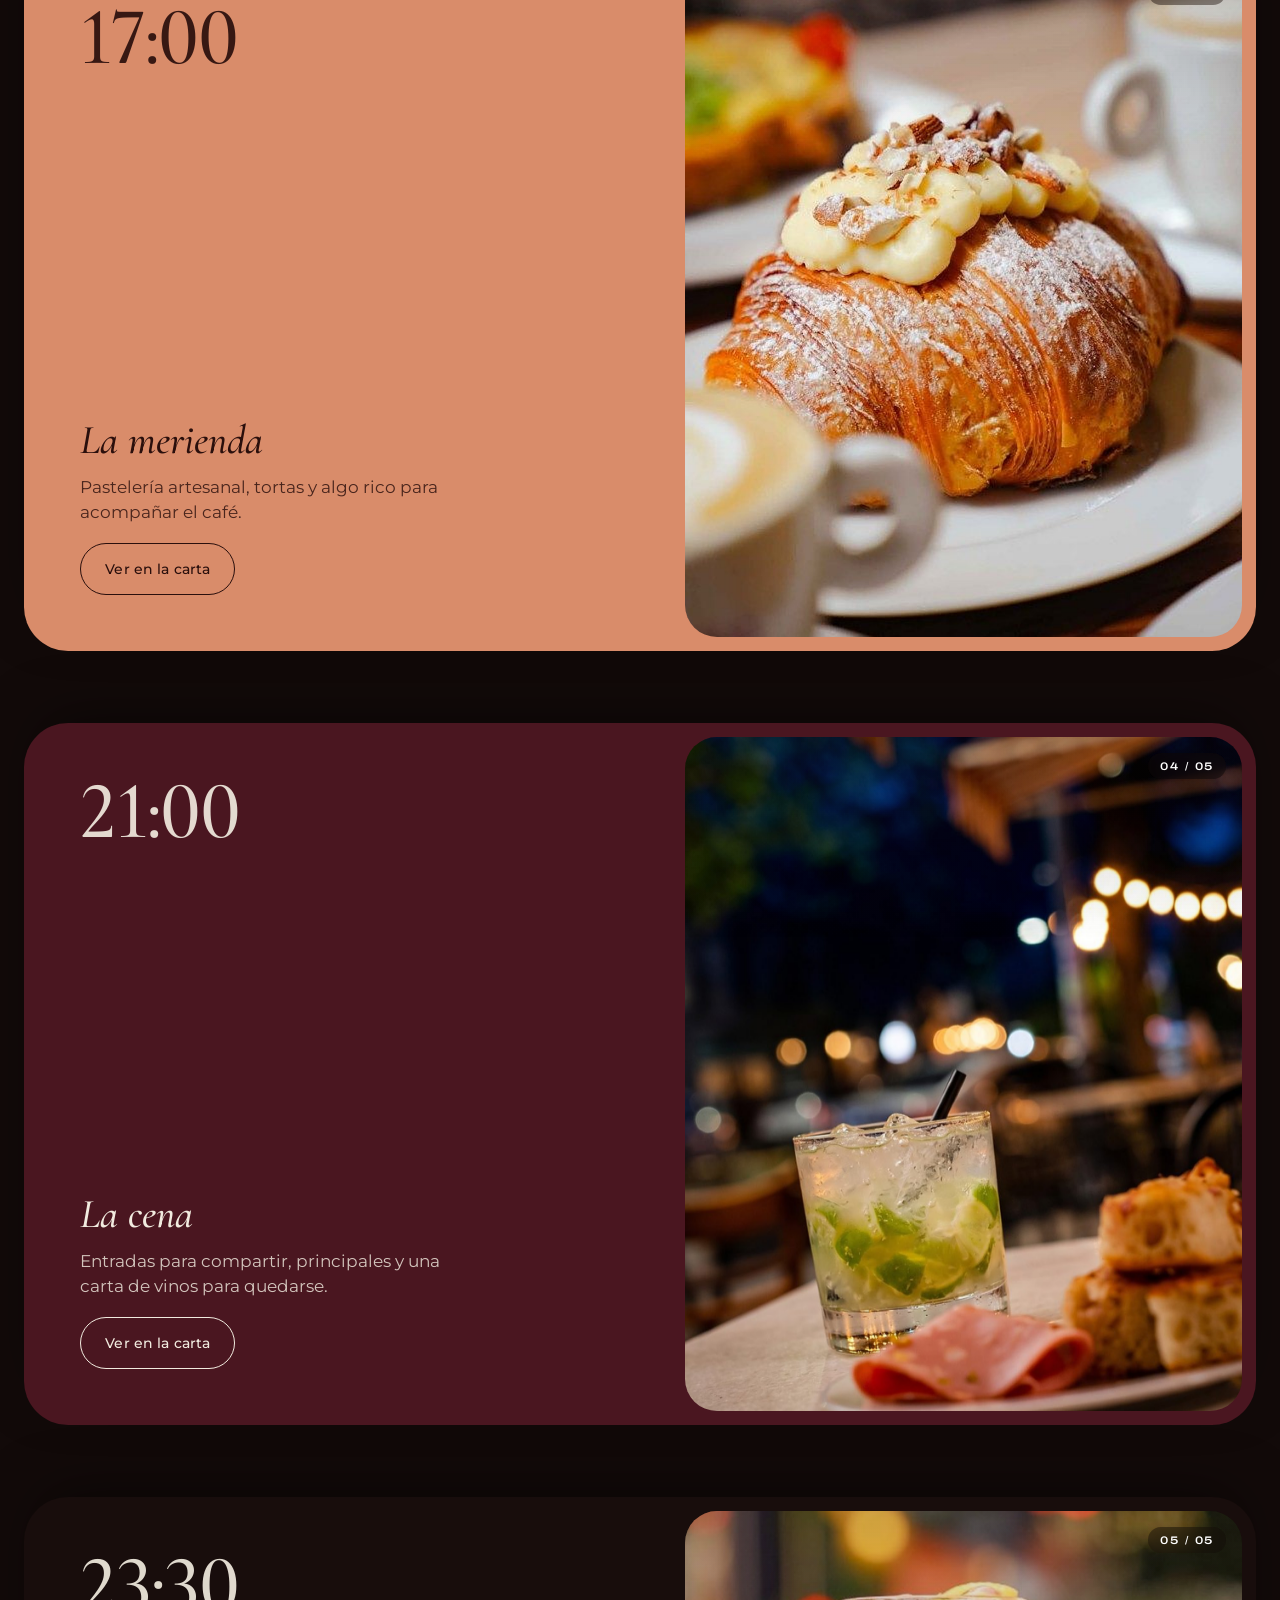
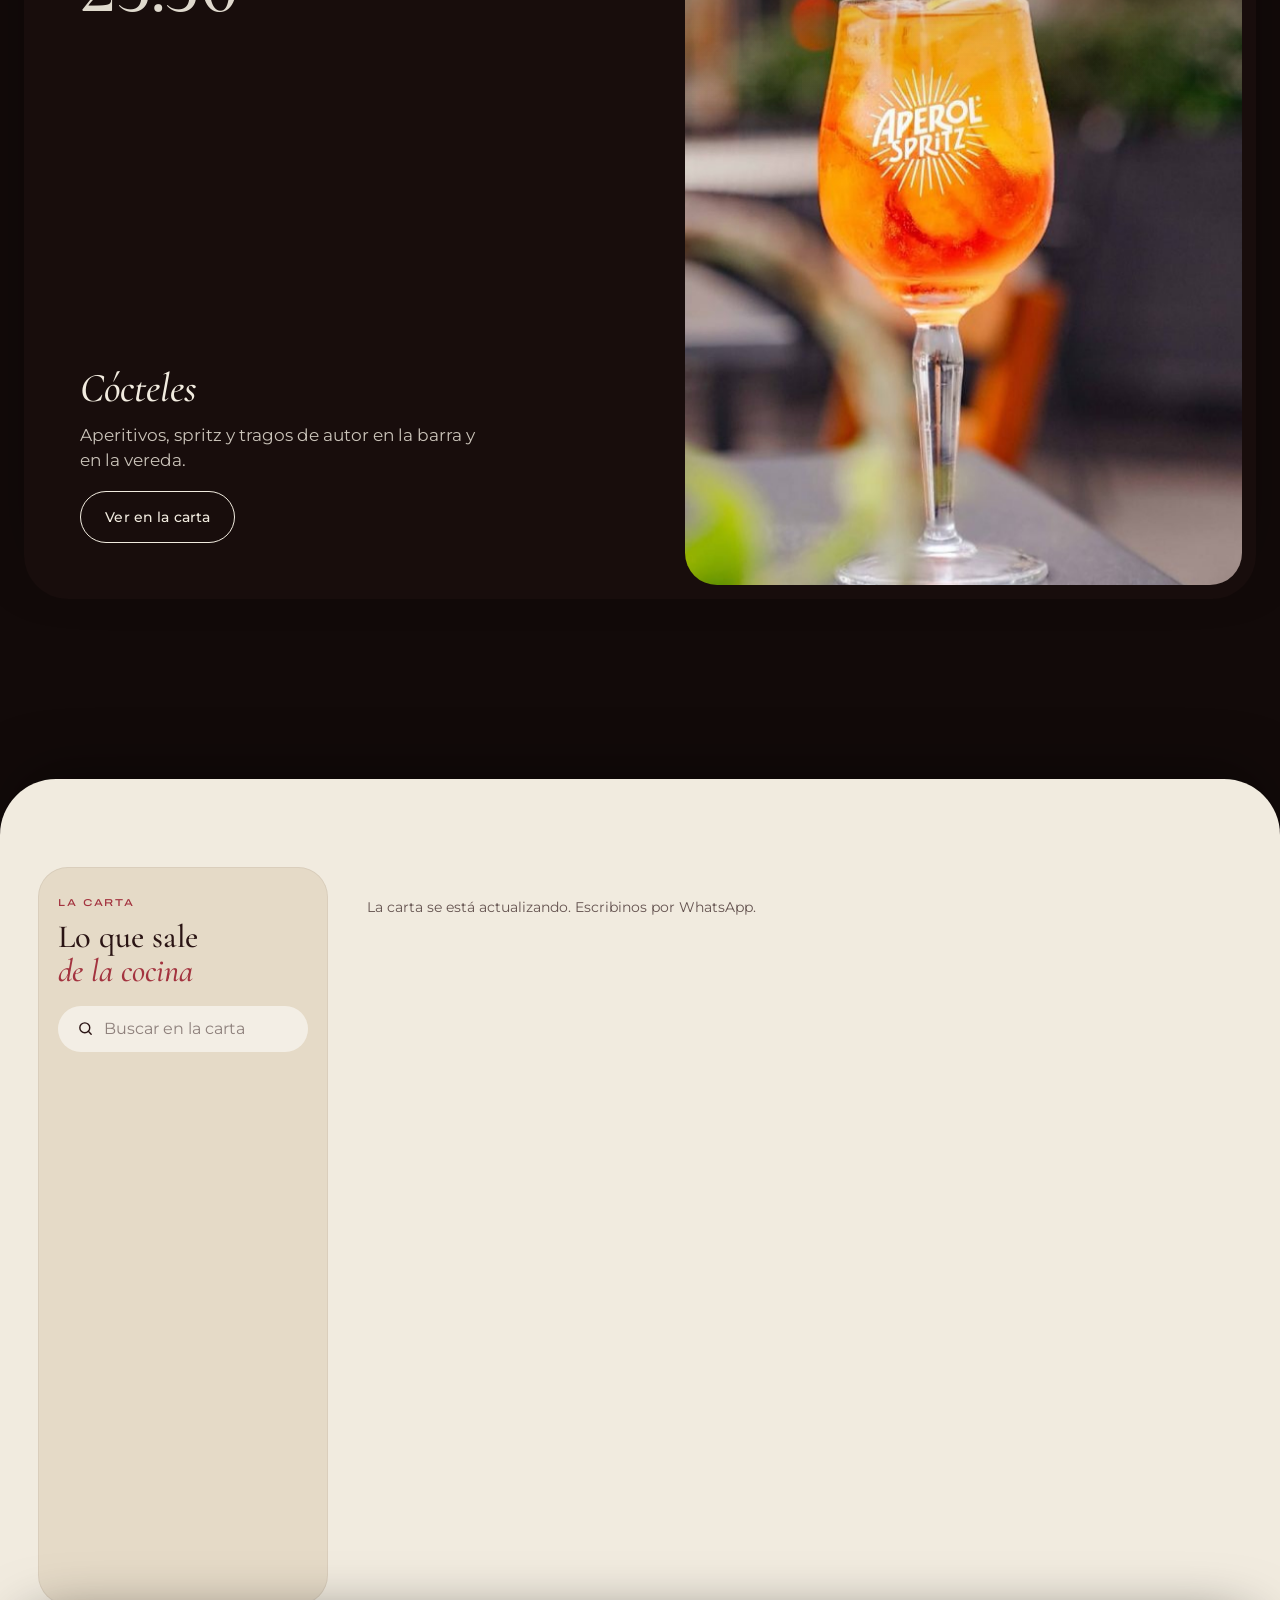
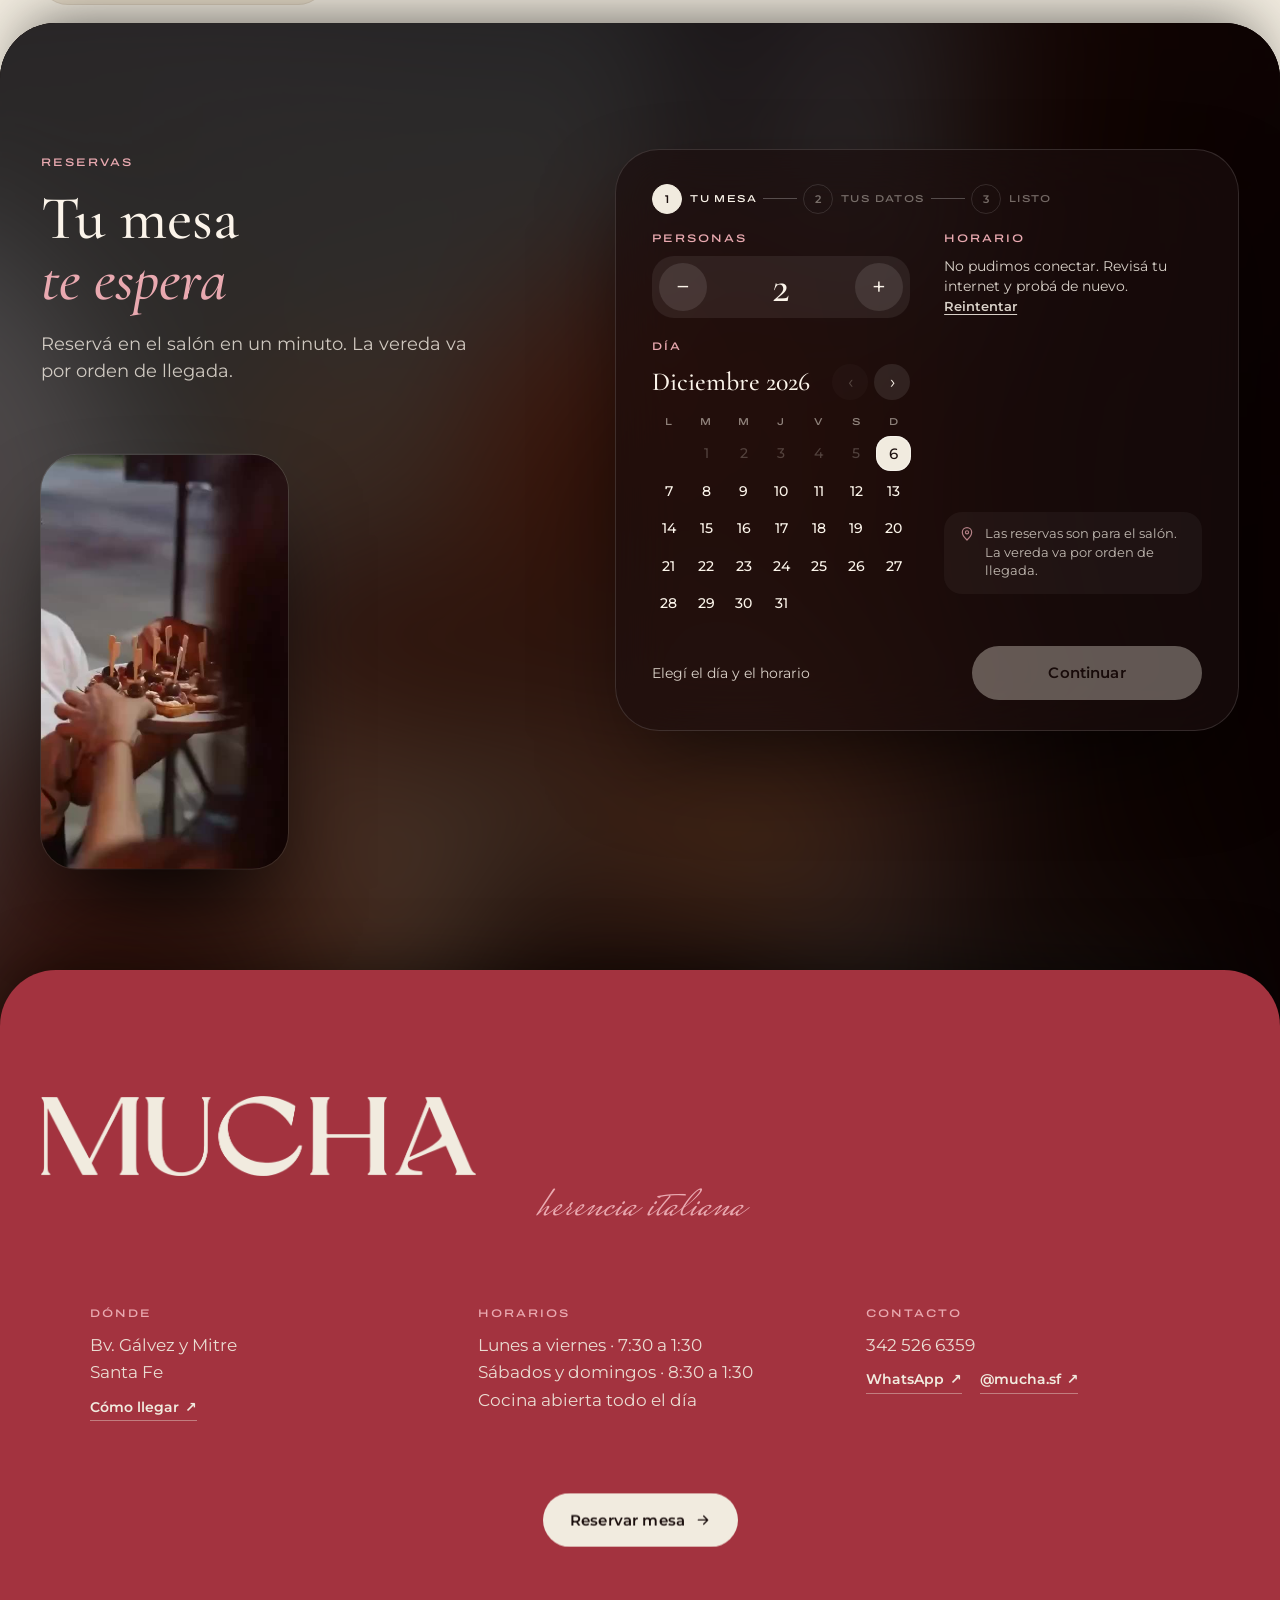
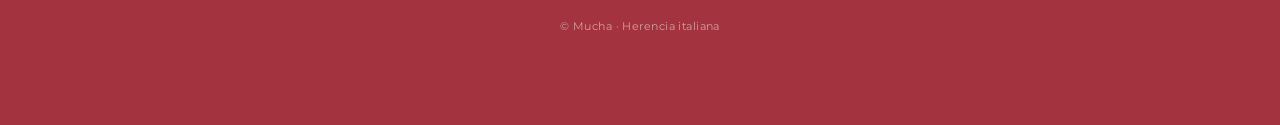
==== commit 1446b0f5: "Imagen de vista previa nueva (og-mucha) con celulares de la web Co-Authored-By: Claude Sonnet 5.5 <n" ====
--- a/index.html
+++ b/index.html
@@ -13,7 +13,7 @@
 <meta property="og:title" content="Mucha · Reservá tu mesa">
 <meta property="og:description" content="Herencia italiana. Desde el desayuno hasta la 1:30: mirá la carta y reservá tu mesa en un minuto.">
 <meta property="og:url" content="https://chatbot-lab-info.github.io/mucha-demo/">
-<meta property="og:image" content="https://chatbot-lab-info.github.io/mucha-demo/img/og.jpg">
+<meta property="og:image" content="https://chatbot-lab-info.github.io/mucha-demo/img/og-mucha.jpg">
 <meta property="og:image:type" content="image/jpeg">
 <meta property="og:image:width" content="1200">
 <meta property="og:image:height" content="630">
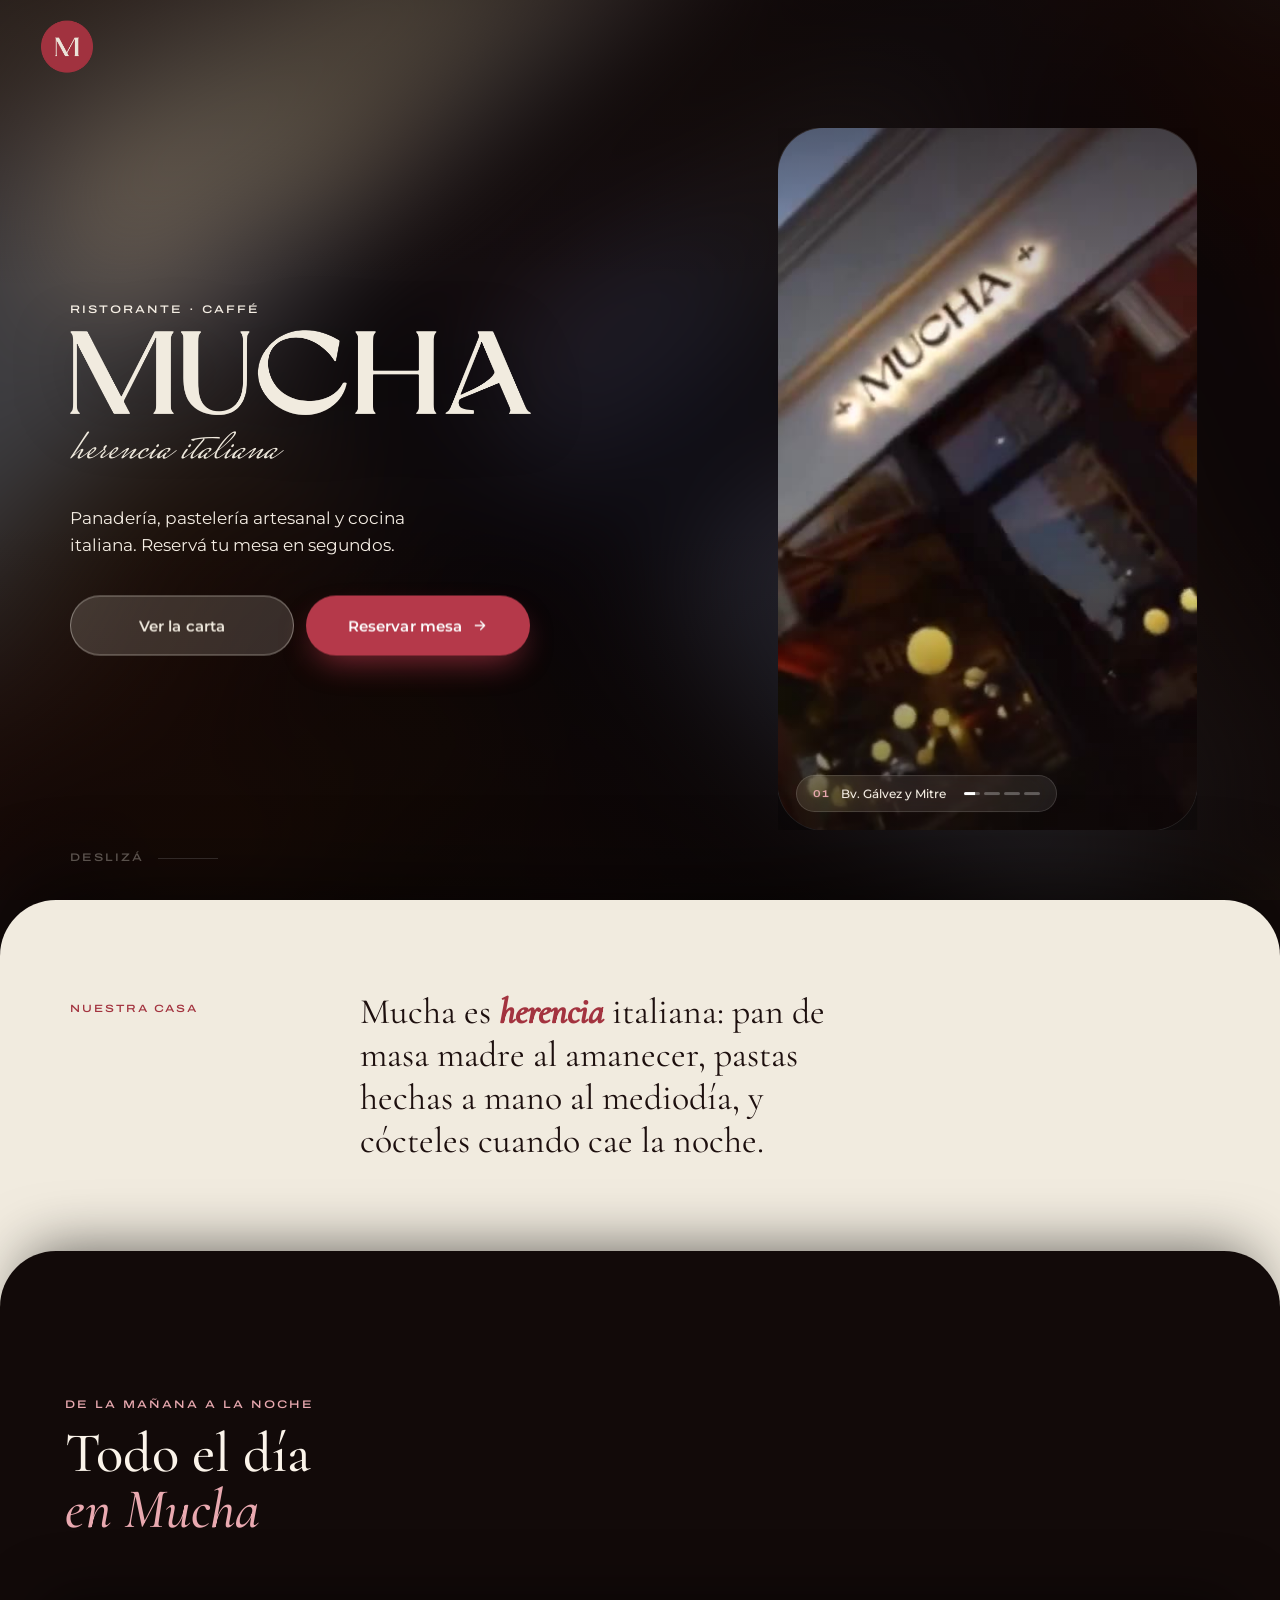
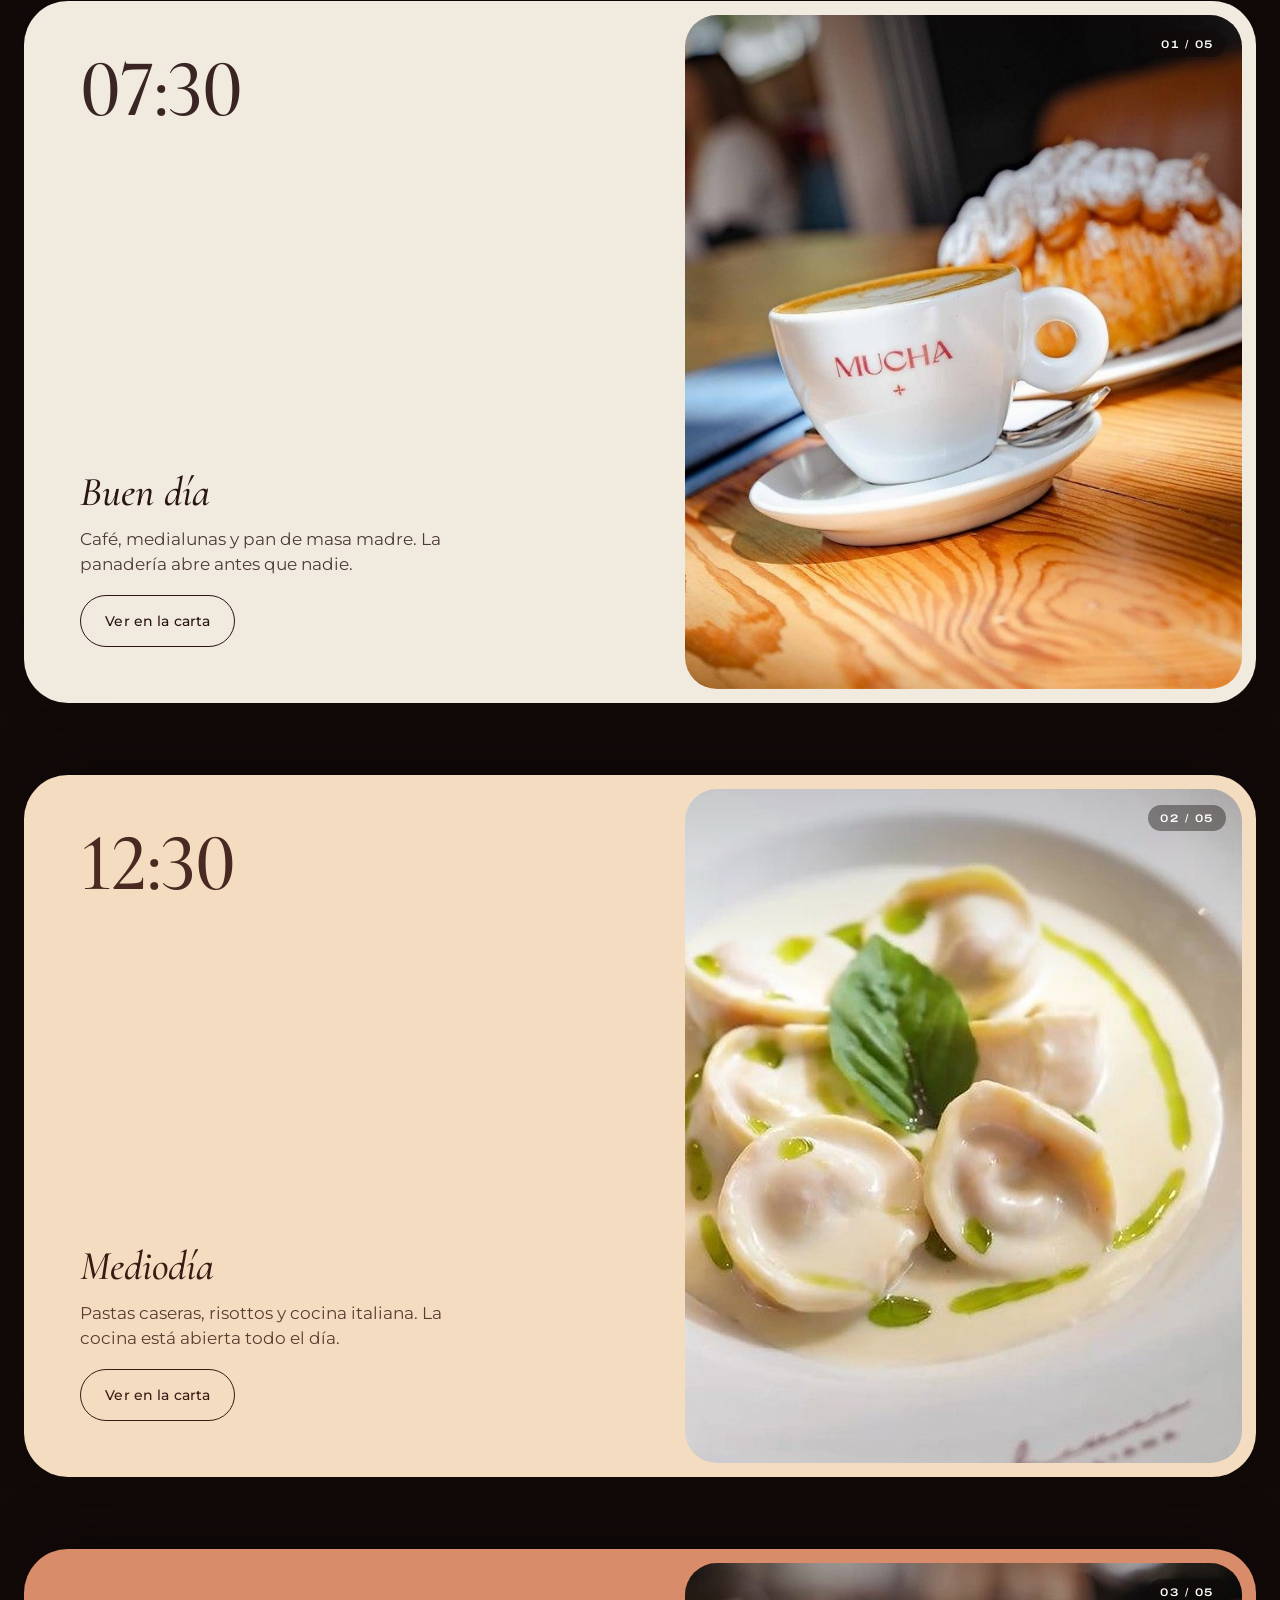
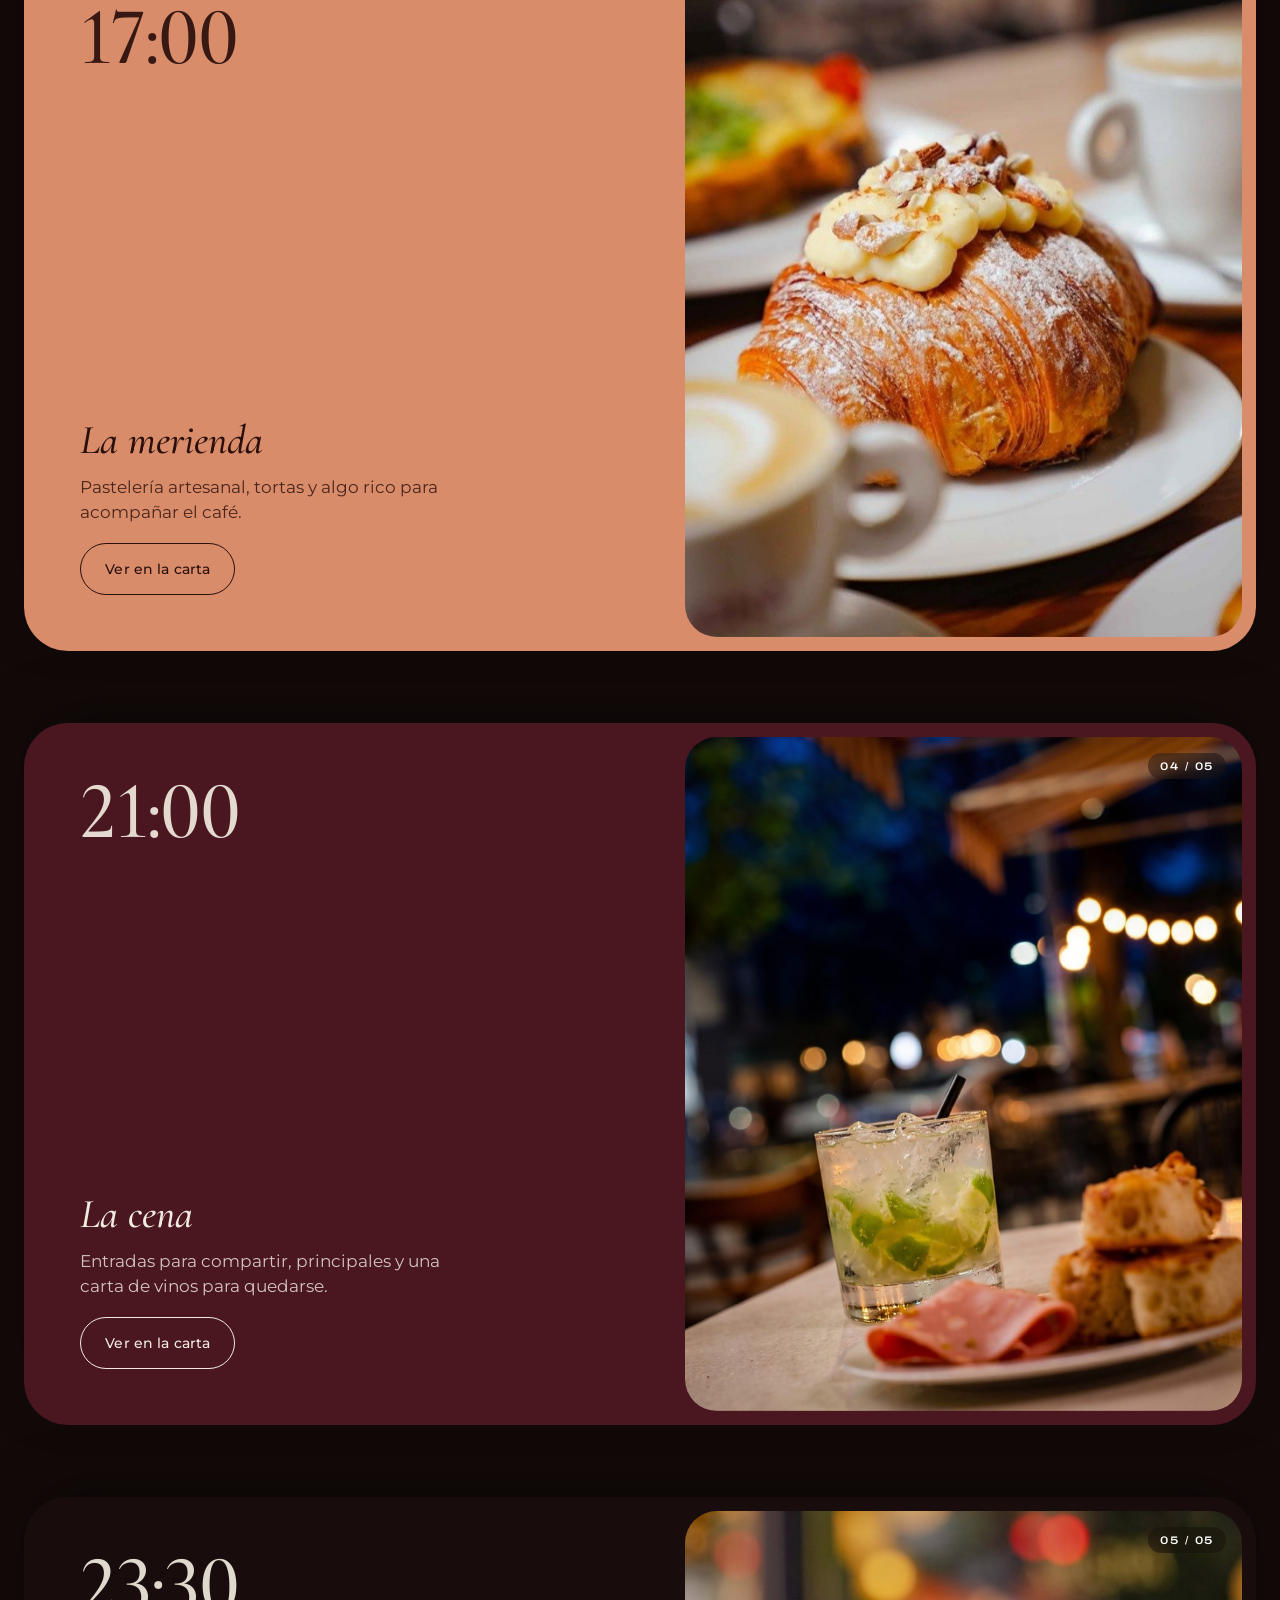
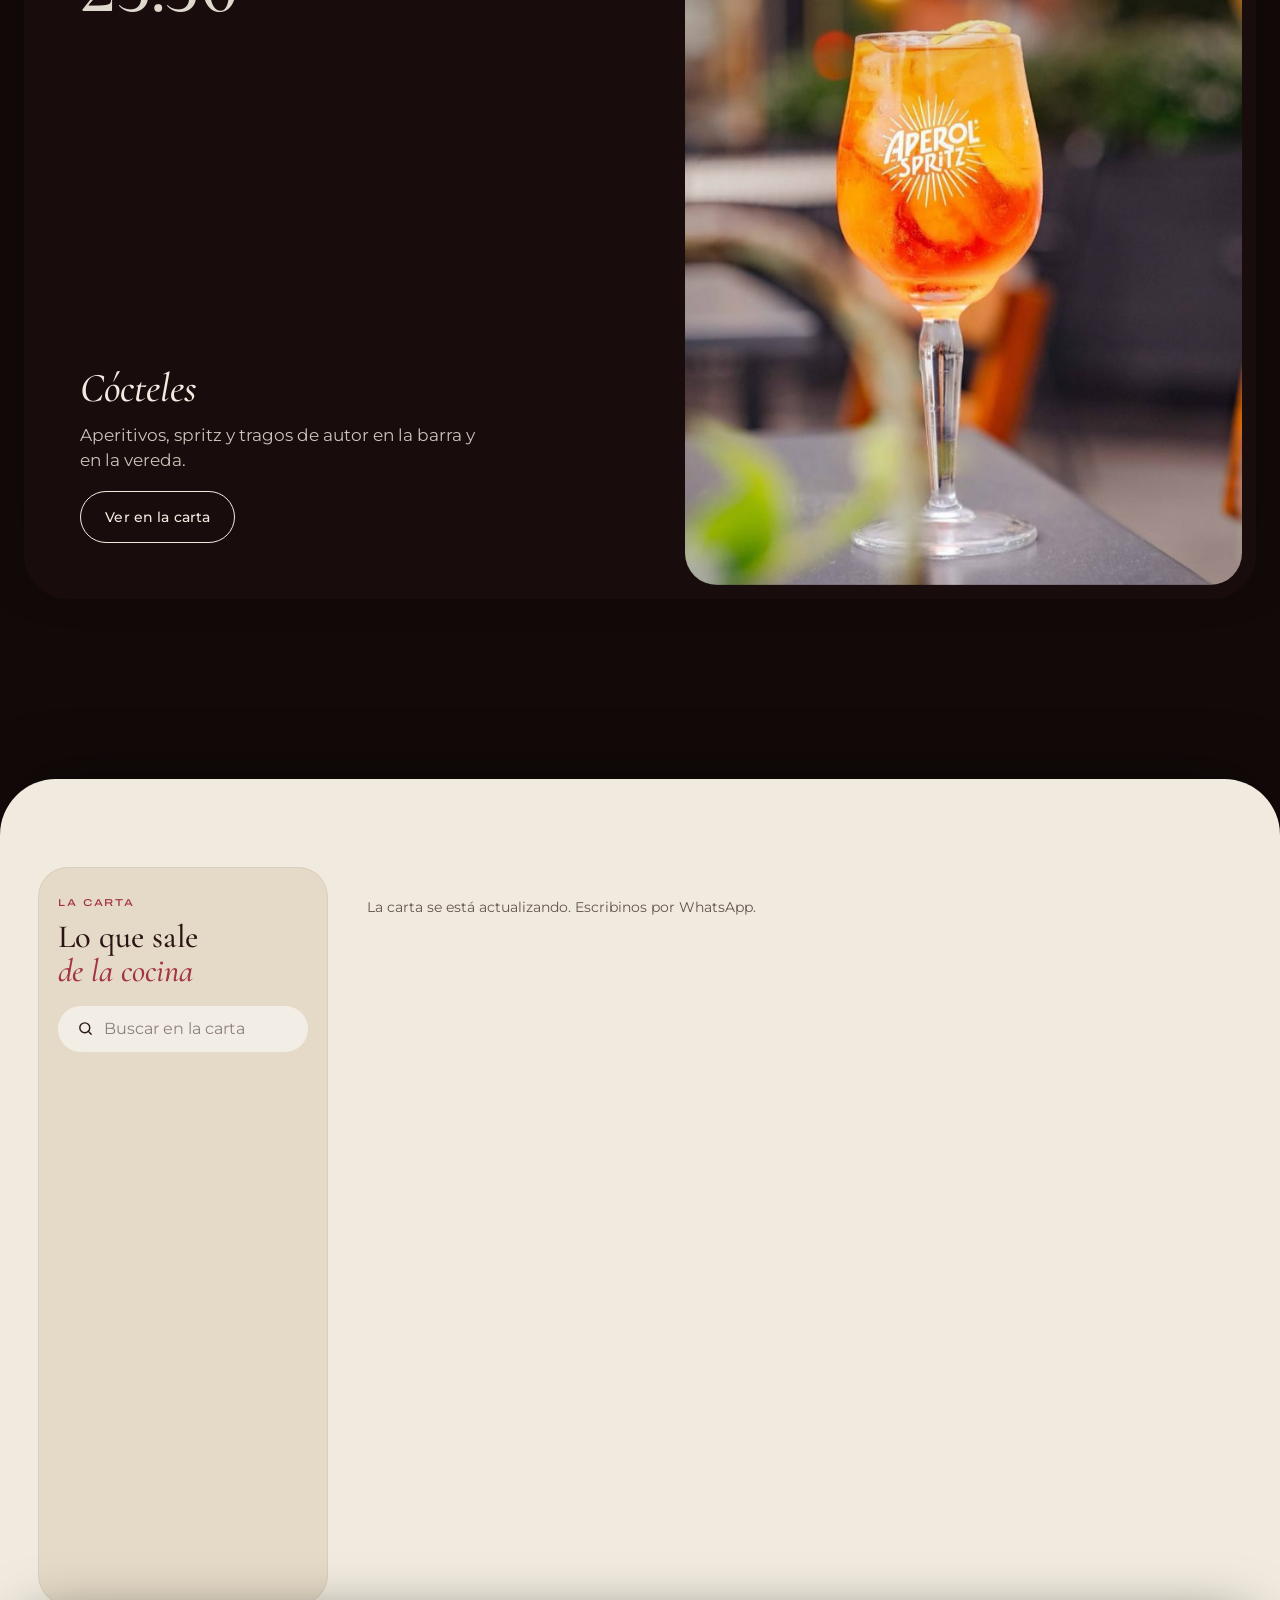
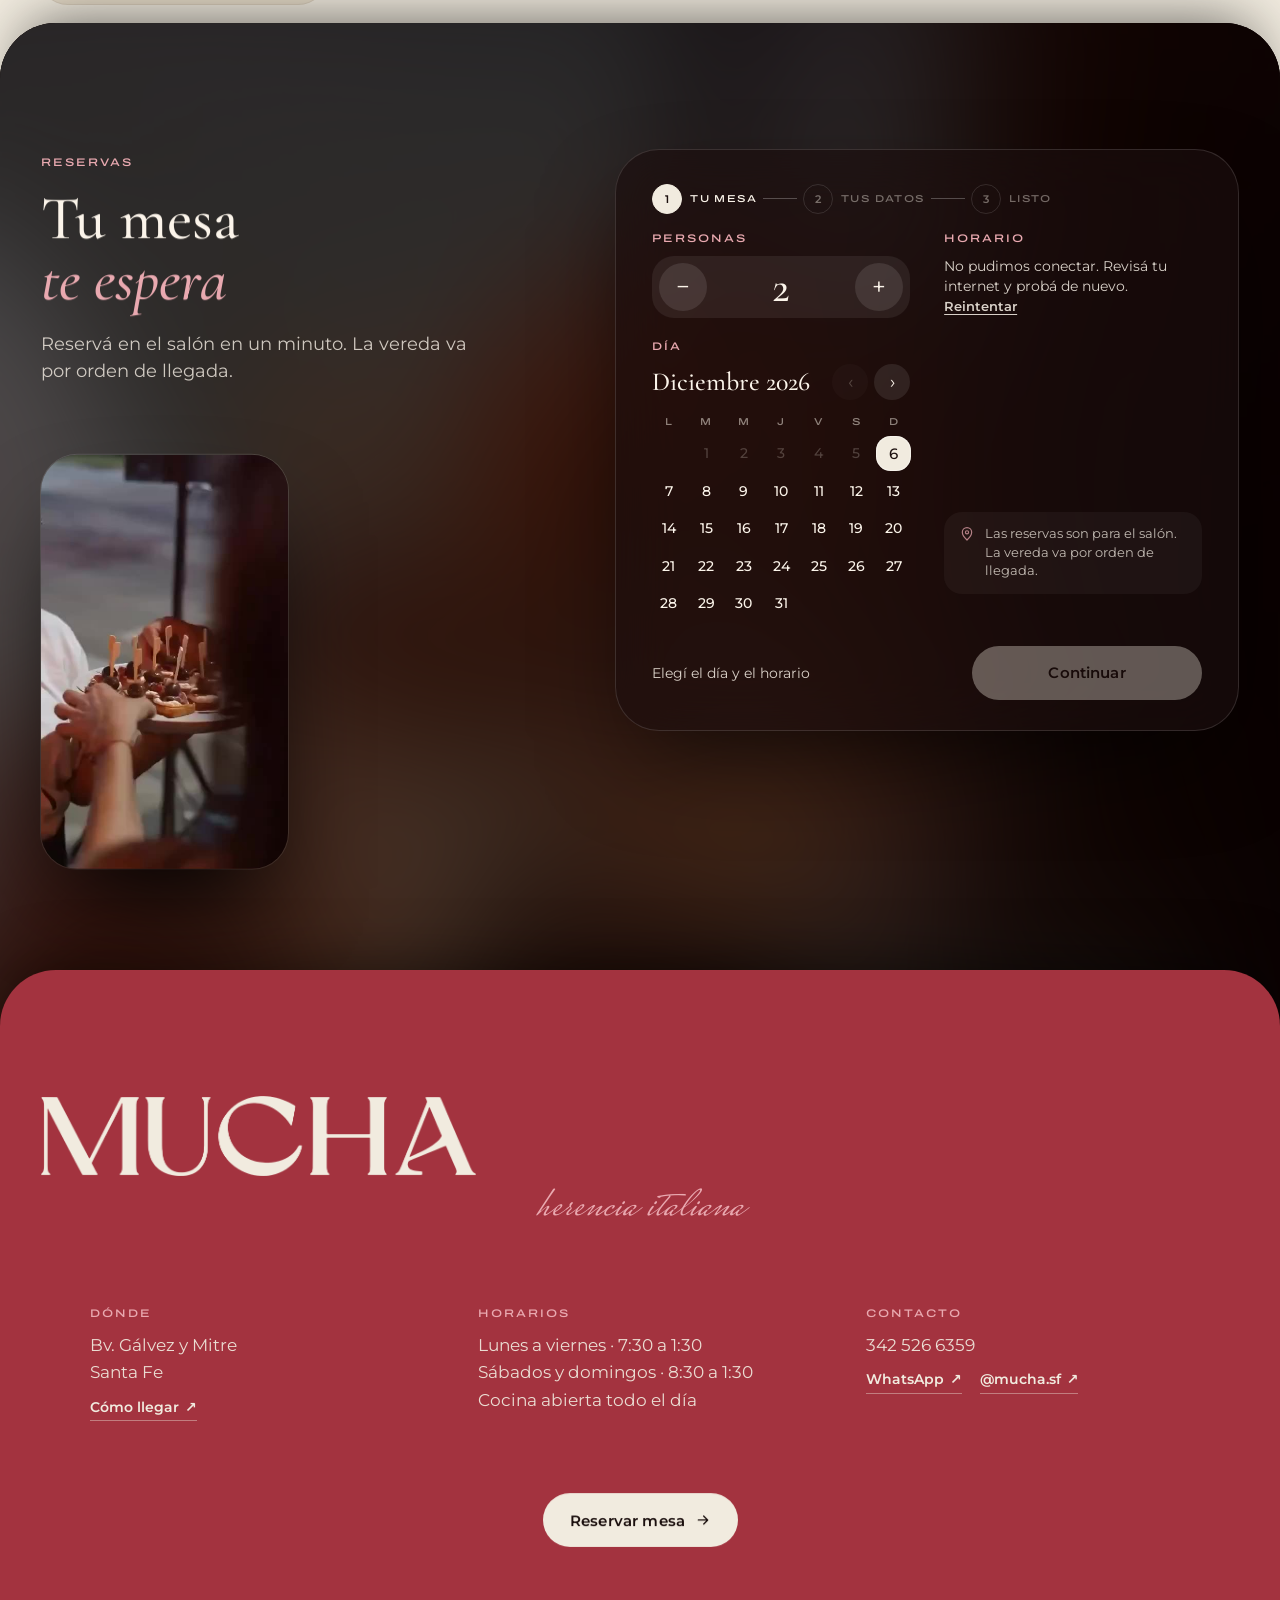
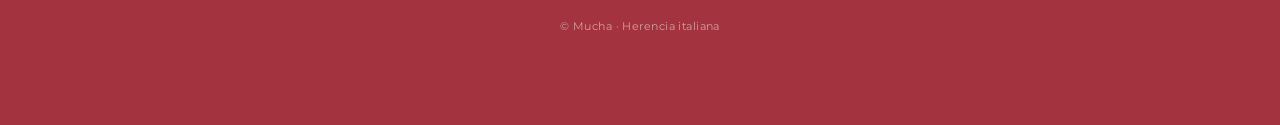
==== commit 0f1201b8: "Estrella de la identidad en 4 colores, vista previa con MUCHA grande y estrella en el marquee Co-Aut" ====
--- a/index.html
+++ b/index.html
@@ -13,7 +13,7 @@
 <meta property="og:title" content="Mucha · Reservá tu mesa">
 <meta property="og:description" content="Herencia italiana. Desde el desayuno hasta la 1:30: mirá la carta y reservá tu mesa en un minuto.">
 <meta property="og:url" content="https://chatbot-lab-info.github.io/mucha-demo/">
-<meta property="og:image" content="https://chatbot-lab-info.github.io/mucha-demo/img/og-mucha.jpg">
+<meta property="og:image" content="https://chatbot-lab-info.github.io/mucha-demo/img/og-mucha.jpg?v=2">
 <meta property="og:image:type" content="image/jpeg">
 <meta property="og:image:width" content="1200">
 <meta property="og:image:height" content="630">
